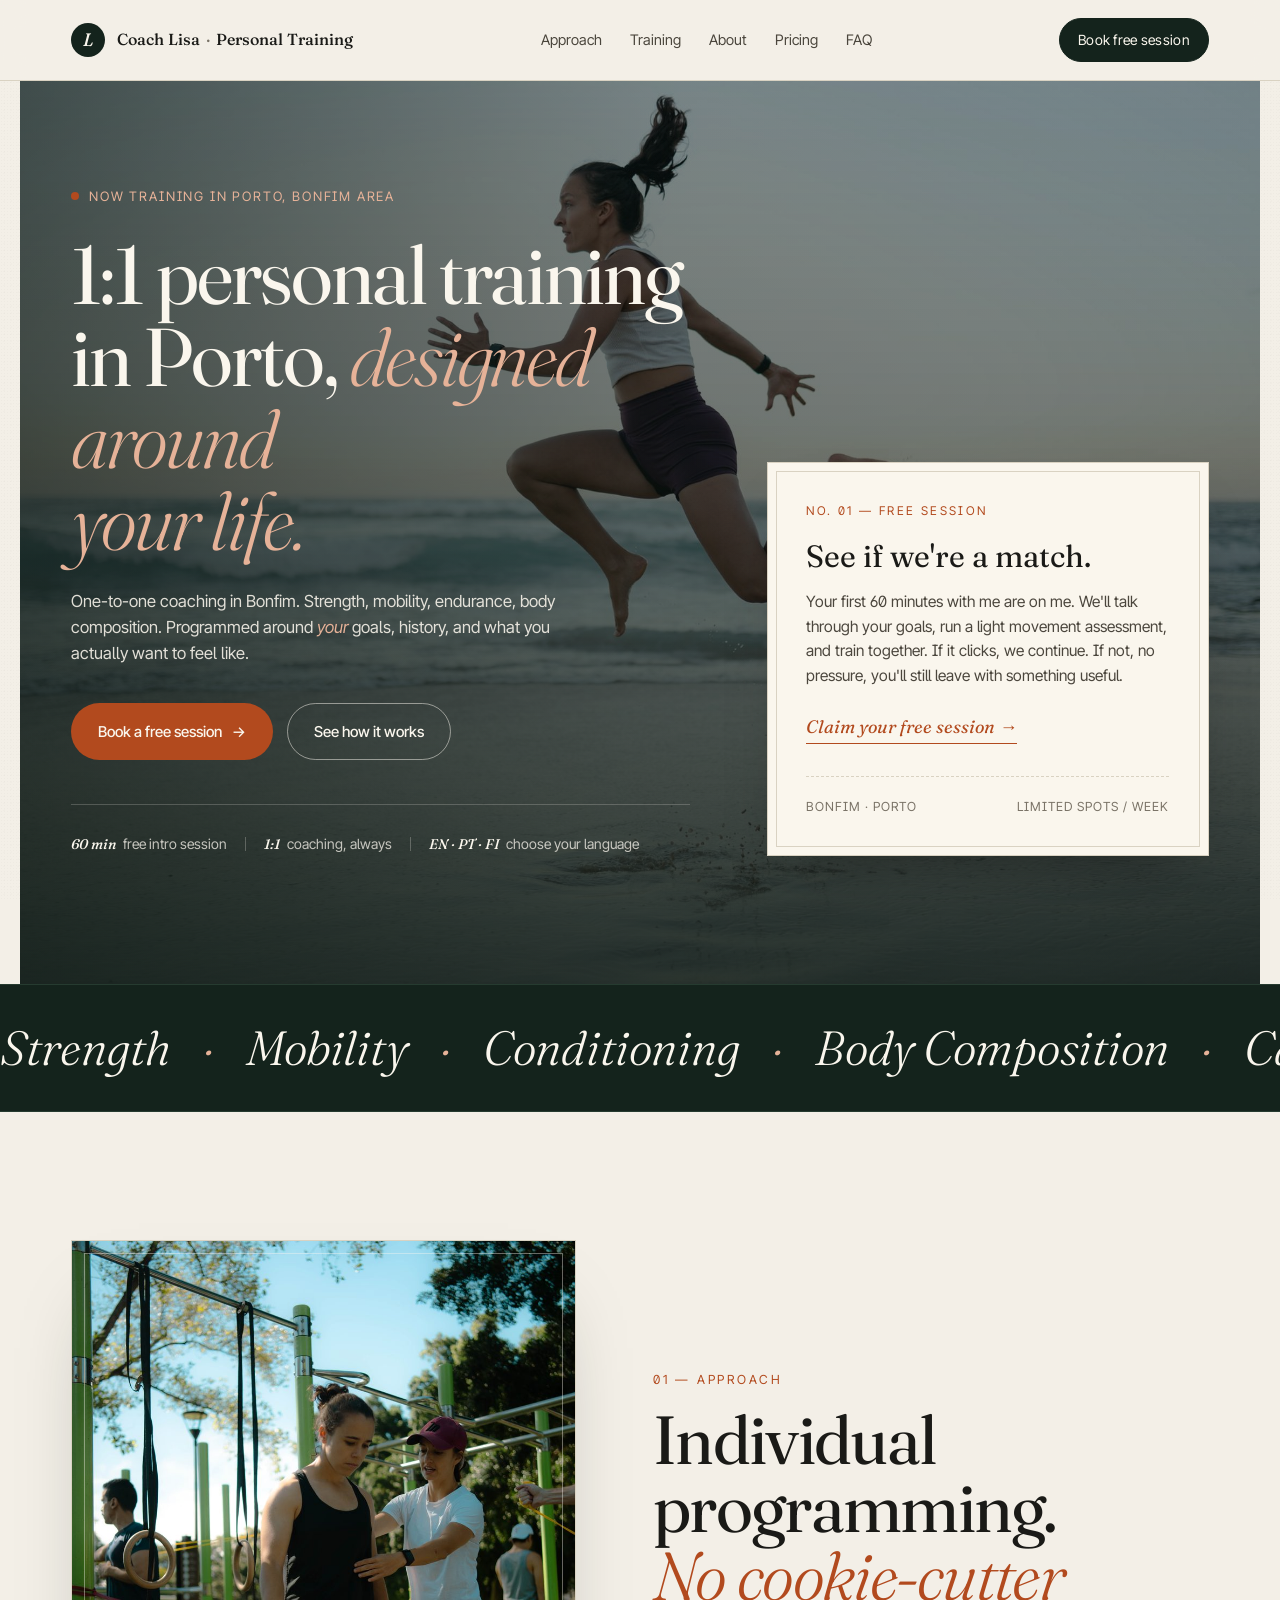
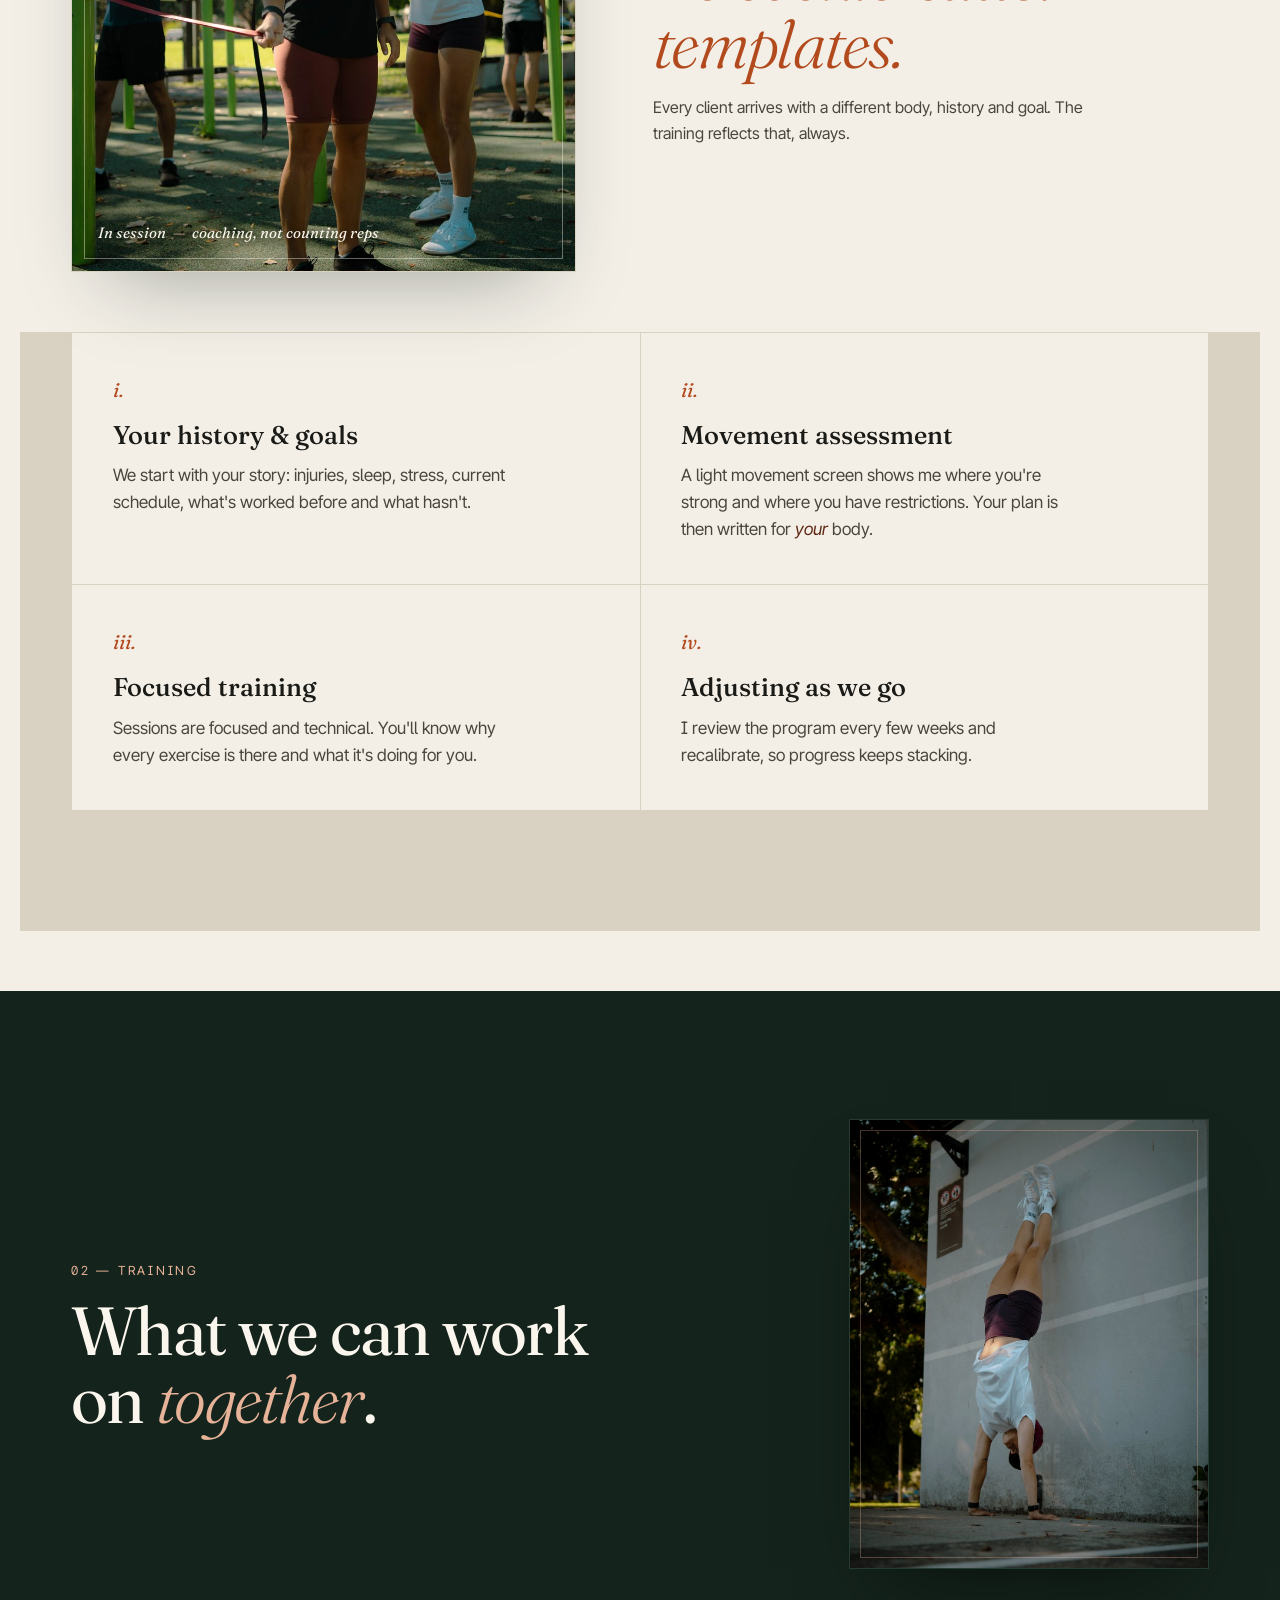
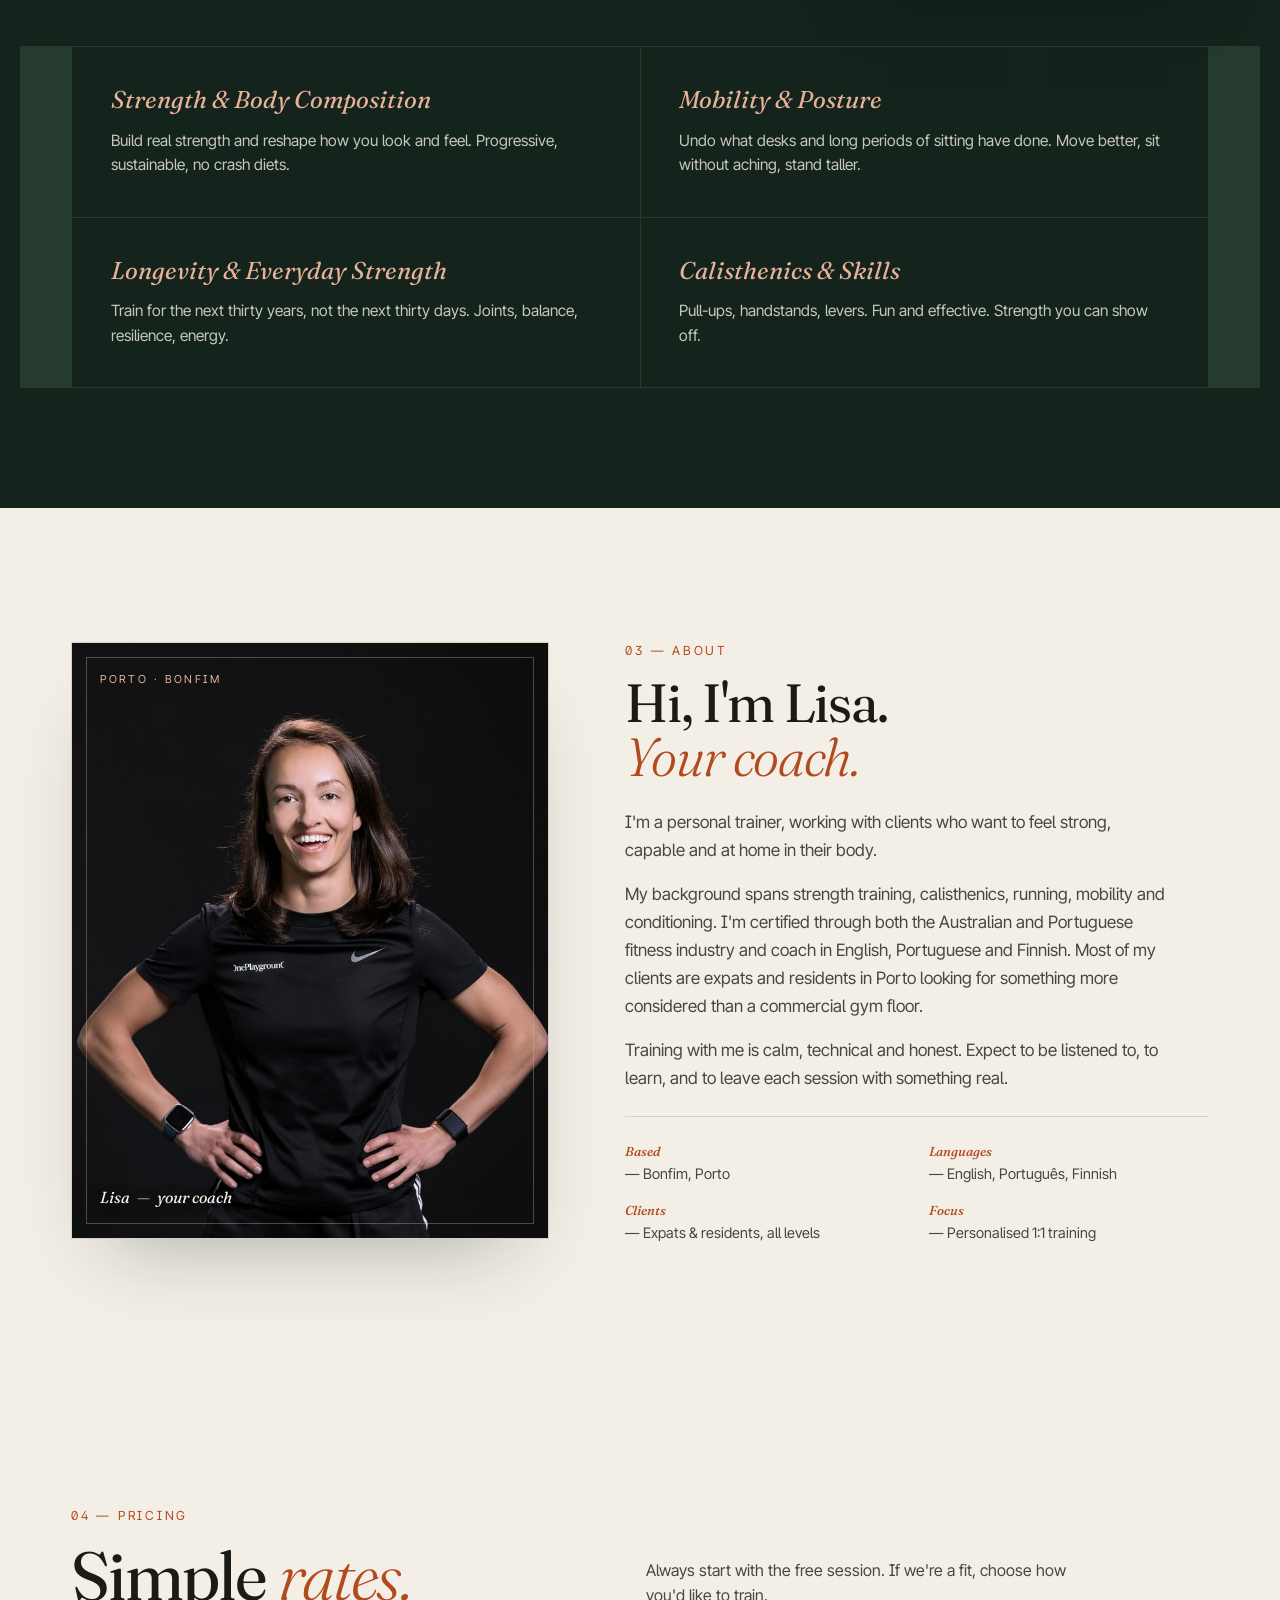
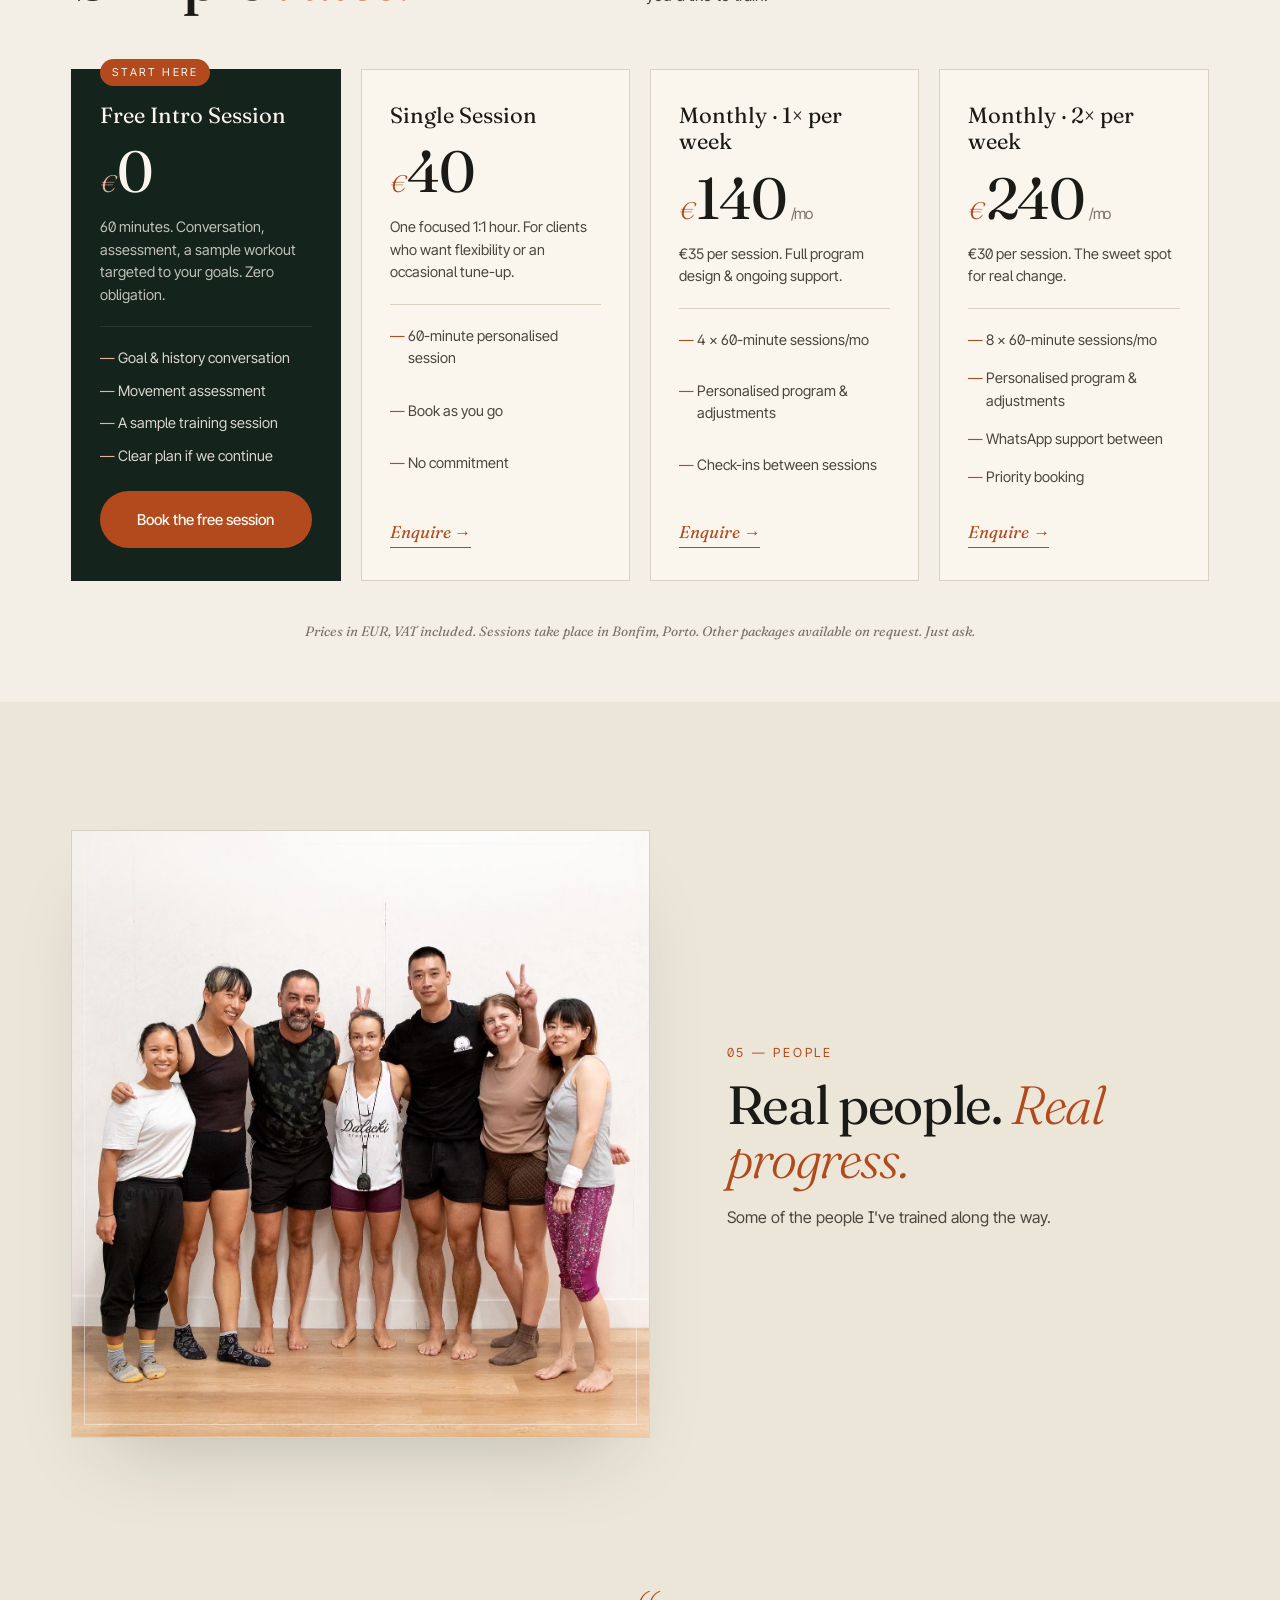
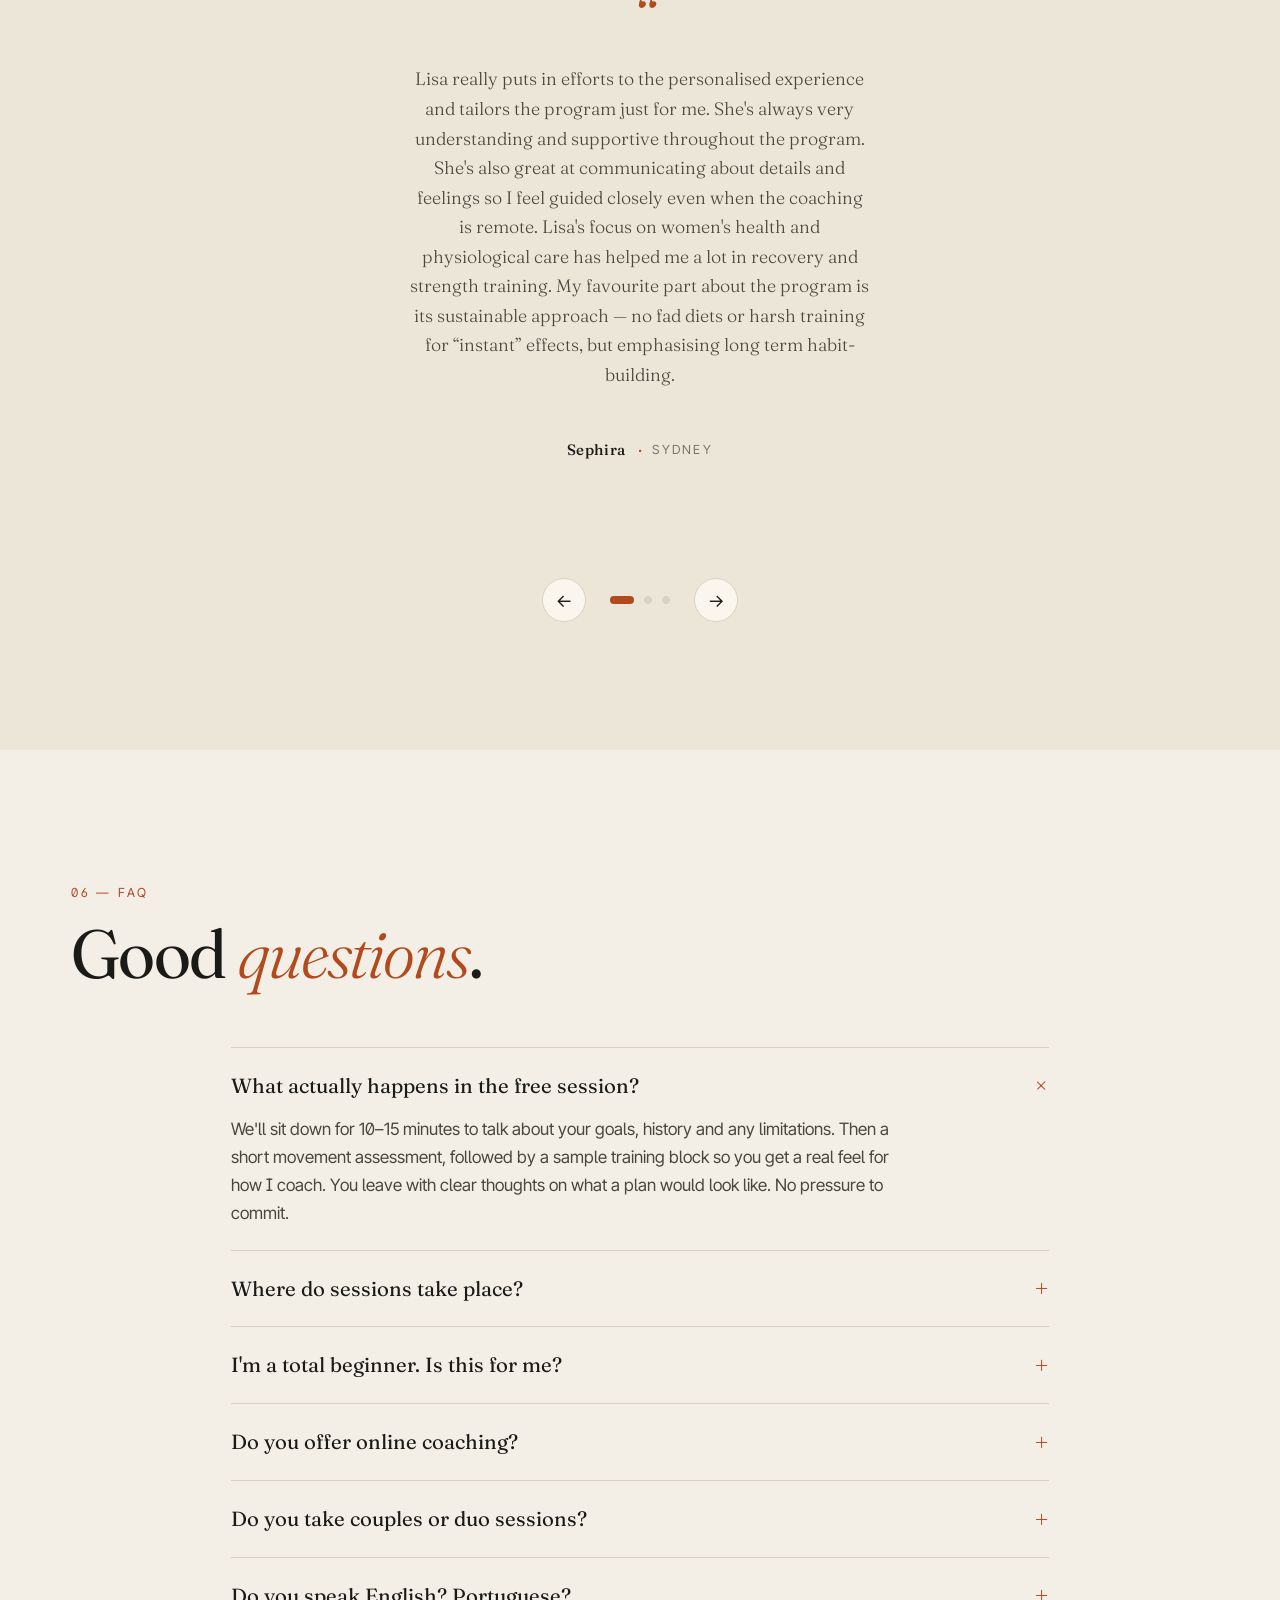
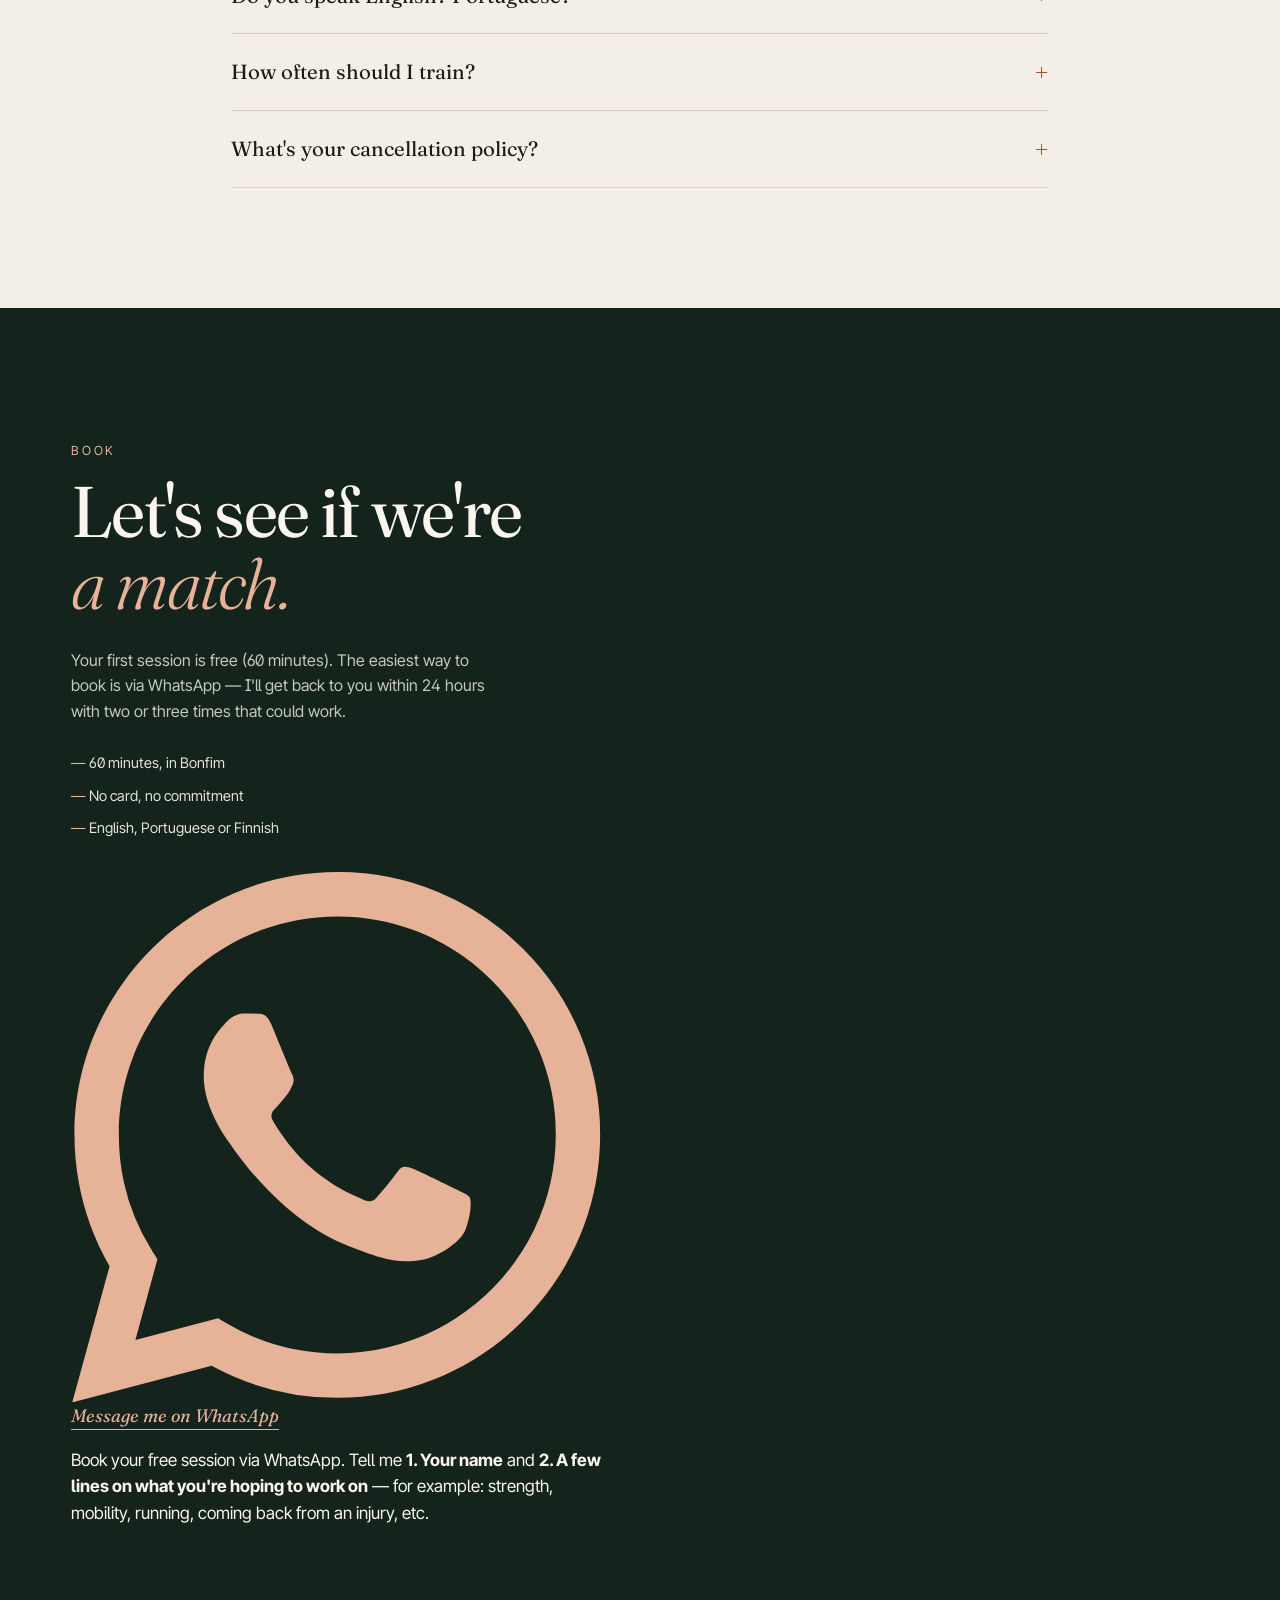
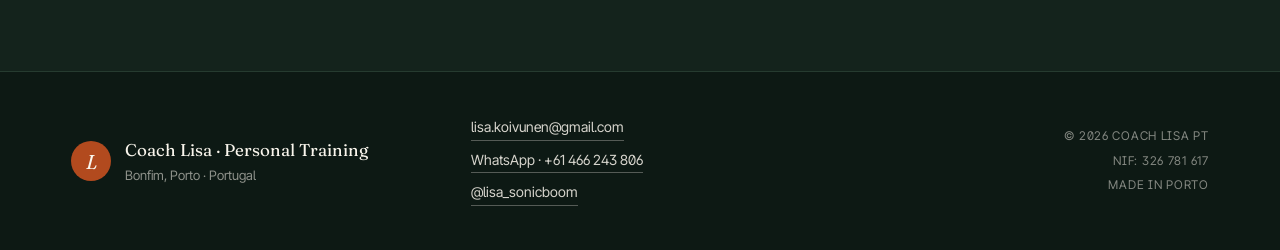
==== index.html @ 0e9c52f8 "Update index.html" ====
<!DOCTYPE html>
<html lang="en">
<head>
  <meta charset="UTF-8" />
  <meta name="viewport" content="width=device-width, initial-scale=1.0" />

  <!-- Primary meta -->
  <title>Coach Lisa — Personal Training in Porto, Bonfim</title>
  <meta name="description" content="1:1 personal training in Bonfim, Porto. Strength, mobility, conditioning — programmed around you. Book a free session to see if we're a match." />
  <meta name="keywords" content="personal trainer Porto, personal training Bonfim, 1:1 coaching Porto, strength training Porto, expat personal trainer Portugal, online coaching" />
  <meta name="author" content="Coach Lisa" />
  <meta name="robots" content="index, follow" />

  <!-- Canonical (update to your real domain once live) -->
  <link rel="canonical" href="https://www.coachlisa.pt/" />

  <!-- Open Graph / Facebook / WhatsApp -->
  <meta property="og:type" content="website" />
  <meta property="og:site_name" content="Coach Lisa · Personal Training" />
  <meta property="og:title" content="Coach Lisa — Personal Training in Porto, Bonfim" />
  <meta property="og:description" content="1:1 personal training in Bonfim, Porto. Strength, mobility, conditioning — programmed around you. Book a free session to see if we're a match." />
  <meta property="og:url" content="https://www.coachlisa.pt/" />
  <meta property="og:image" content="https://www.coachlisa.pt/lisa-beach.jpeg" />
  <meta property="og:image:width" content="1920" />
  <meta property="og:image:height" content="1280" />
  <meta property="og:image:alt" content="Coach Lisa, personal trainer in Porto" />
  <meta property="og:locale" content="en_GB" />

  <!-- Twitter / X -->
  <meta name="twitter:card" content="summary_large_image" />
  <meta name="twitter:title" content="Coach Lisa — Personal Training in Porto, Bonfim" />
  <meta name="twitter:description" content="1:1 personal training in Bonfim, Porto. Book a free session to see if we're a match." />
  <meta name="twitter:image" content="https://www.coachlisa.pt/lisa-beach.jpeg" />

  <!-- Theme colour (mobile browser chrome) -->
  <meta name="theme-color" content="#14231c" />

  <!-- Favicons -->
  <link rel="icon" href="favicon.ico" sizes="any" />
  <link rel="icon" type="image/png" sizes="32x32" href="favicon-32x32.png" />
  <link rel="icon" type="image/png" sizes="16x16" href="favicon-16x16.png" />
  <link rel="apple-touch-icon" sizes="180x180" href="apple-touch-icon.png" />

  <!-- Fonts -->
  <link rel="preconnect" href="https://fonts.googleapis.com">
  <link rel="preconnect" href="https://fonts.gstatic.com" crossorigin>
  <link href="https://fonts.googleapis.com/css2?family=Fraunces:ital,opsz,wght@0,9..144,300;0,9..144,400;0,9..144,500;0,9..144,600;0,9..144,700;1,9..144,400&family=Inter+Tight:wght@300;400;500;600&display=swap" rel="stylesheet">

  <!-- Styles -->
  <link rel="stylesheet" href="styles.css?v=8" />

  <!-- Structured data for Google (local business) -->
  <script type="application/ld+json">
  {
    "@context": "https://schema.org",
    "@type": "HealthAndBeautyBusiness",
    "name": "Coach Lisa · Personal Training",
    "description": "1:1 personal training in Bonfim, Porto. Strength, mobility, conditioning and calisthenics, programmed around you.",
    "image": "https://www.coachlisa.pt/lisa-beach.jpeg",
    "url": "https://www.coachlisa.pt/",
    "telephone": "+61466243806",
    "email": "lisa.koivunen@gmail.com",
    "address": {
      "@type": "PostalAddress",
      "addressLocality": "Bonfim, Porto",
      "addressCountry": "PT"
    },
    "areaServed": "Porto",
    "knowsLanguage": ["en", "pt", "fi"],
    "sameAs": ["https://instagram.com/lisa_sonicboom"]
  }
  </script>
</head>
<body>

  <!-- NAV -->
  <header class="nav">
    <div class="nav__inner">
      <a href="#top" class="nav__brand">
        <span class="nav__brand-mark">L</span>
        <span class="nav__brand-name">Coach Lisa <em>·</em> Personal Training</span>
      </a>
      <nav class="nav__links" aria-label="Primary">
        <a href="#approach">Approach</a>
        <a href="#training">Training</a>
        <a href="#about">About</a>
        <a href="#pricing">Pricing</a>
        <a href="#faq">FAQ</a>
      </nav>
      <a href="#book" class="nav__cta">Book free session</a>
    </div>
  </header>

  <!-- HERO with full-bleed image -->
  <section class="hero" id="top">
    <div class="hero__media" aria-hidden="true">
      <img src="lisa-beach.jpeg" alt="" class="hero__img" />
      <div class="hero__media-overlay"></div>
    </div>

    <div class="hero__content">
      <div class="hero__eyebrow">
        <span class="dot"></span> Now training in Porto, Bonfim area
      </div>

      <h1 class="hero__title">
        1:1 personal training<br>
        in Porto, <em>designed around<br>
        your life.</em>
      </h1>

      <p class="hero__lede">
        One-to-one coaching in Bonfim. Strength, mobility, endurance,
        body composition. Programmed around <em>your</em> goals, history,
        and what you actually want to feel like.
      </p>

      <div class="hero__cta-row">
        <a href="#book" class="btn btn--primary">
          Book a free session
          <span class="btn__arrow" aria-hidden="true">→</span>
        </a>
        <a href="#approach" class="btn btn--ghost-light">See how it works</a>
      </div>

      <div class="hero__proof">
        <span class="hero__proof-item"><strong>60 min</strong> free intro session</span>
        <span class="hero__proof-divider" aria-hidden="true"></span>
        <span class="hero__proof-item"><strong>1:1</strong> coaching, always</span>
        <span class="hero__proof-divider" aria-hidden="true"></span>
        <span class="hero__proof-item"><strong>EN · PT · FI</strong> choose your language</span>
      </div>
    </div>

    <aside class="hero__card" aria-label="Free session offer">
      <div class="hero__card-label">No. 01 — Free Session</div>
      <h2 class="hero__card-title">See if we're a match.</h2>
      <p class="hero__card-text">
        Your first 60 minutes with me are on me. We'll talk through your goals,
        run a light movement assessment, and train together. If it clicks, we continue.
        If not, no pressure, you'll still leave with something useful.
      </p>
      <a href="#book" class="hero__card-cta">Claim your free session →</a>
      <div class="hero__card-foot">
        <span>Bonfim · Porto</span>
        <span>Limited spots / week</span>
      </div>
    </aside>
  </section>

  <!-- MARQUEE -->
  <div class="marquee" aria-hidden="true">
    <div class="marquee__track">
      <span>Strength</span><span>·</span>
      <span>Mobility</span><span>·</span>
      <span>Conditioning</span><span>·</span>
      <span>Body Composition</span><span>·</span>
      <span>Calisthenics</span><span>·</span>
      <span>Posture</span><span>·</span>
      <span>Longevity</span><span>·</span>
      <span>Strength</span><span>·</span>
      <span>Mobility</span><span>·</span>
      <span>Conditioning</span><span>·</span>
      <span>Body Composition</span><span>·</span>
      <span>Calisthenics</span><span>·</span>
      <span>Posture</span><span>·</span>
      <span>Longevity</span><span>·</span>
    </div>
  </div>

  <!-- APPROACH (with coaching image) -->
  <section class="approach" id="approach">
    <div class="approach__inner">
      <div class="approach__image">
        <figure class="approach__frame">
          <img src="lisa-coaching.jpeg" alt="Lisa coaching a client through a banded exercise" />
          <figcaption class="approach__frame-cap">In session <em>—</em> coaching, not counting reps</figcaption>
        </figure>
      </div>

      <div class="approach__text">
        <span class="section__kicker">01 — Approach</span>
        <h2 class="section__title">Individual programming.<br><em>No cookie-cutter templates.</em></h2>
        <p class="section__lede">
          Every client arrives with a different body, history and goal.
          The training reflects that, always.
        </p>
      </div>
    </div>

    <div class="approach__grid">
      <article class="approach__card">
        <div class="approach__num">i.</div>
        <h3>Your history &amp; goals</h3>
        <p>We start with your story: injuries, sleep, stress, current schedule, what's worked before and what hasn't.</p>
      </article>
      <article class="approach__card">
        <div class="approach__num">ii.</div>
        <h3>Movement assessment</h3>
        <p>A light movement screen shows me where you're strong and where you have restrictions. Your plan is then written for <em>your</em> body.</p>
      </article>
      <article class="approach__card">
        <div class="approach__num">iii.</div>
        <h3>Focused training</h3>
        <p>Sessions are focused and technical. You'll know why every exercise is there and what it's doing for you.</p>
      </article>
      <article class="approach__card">
        <div class="approach__num">iv.</div>
        <h3>Adjusting as we go</h3>
        <p>I review the program every few weeks and recalibrate, so progress keeps stacking.</p>
      </article>
    </div>
  </section>

  <!-- TRAINING (with handstand image) -->
  <section class="training" id="training">
    <div class="training__head">
      <div class="training__head-text">
        <span class="section__kicker section__kicker--light">02 — Training</span>
        <h2 class="section__title">What we can work on <em>together</em>.</h2>
      </div>
      <figure class="training__image">
        <img src="lisa-handstand.jpeg" alt="Lisa holding a handstand against a wall" />
      </figure>
    </div>

    <div class="training__grid">
      <div class="training__item">
        <h3>Strength &amp; Body Composition</h3>
        <p>Build real strength and reshape how you look and feel. Progressive, sustainable, no crash diets.</p>
      </div>
      <div class="training__item">
        <h3>Mobility &amp; Posture</h3>
        <p>Undo what desks and long periods of sitting have done. Move better, sit without aching, stand taller.</p>
      </div>
      <div class="training__item">
        <h3>Longevity &amp; Everyday Strength</h3>
        <p>Train for the next thirty years, not the next thirty days. Joints, balance, resilience, energy.</p>
      </div>
      <div class="training__item">
        <h3>Calisthenics &amp; Skills</h3>
        <p>Pull-ups, handstands, levers. Fun and effective. Strength you can show off.</p>
      </div>
    </div>
  </section>

  <!-- ABOUT (with studio portrait) -->
  <section class="about" id="about">
    <div class="about__inner">
      <div class="about__media">
        <figure class="about__media-frame">
          <span class="about__media-label">Porto · Bonfim</span>
          <img src="lisa-portrait.jpeg" alt="Lisa, personal trainer in Bonfim, Porto" class="about__media-img" />
          <figcaption class="about__media-caption">Lisa <em>—</em> your coach</figcaption>
        </figure>
      </div>

      <div class="about__content">
        <span class="section__kicker">03 — About</span>
        <h2 class="section__title section__title--tight">
          Hi, I'm Lisa.<br>
          <em>Your coach.</em>
        </h2>
        <p>
          I'm a personal trainer, working with clients who want to feel strong,
          capable and at home in their body.
        </p>
        <p>
          My background spans strength training, calisthenics, running, mobility and conditioning.
          I'm certified through both the Australian and Portuguese fitness industry
          and coach in English, Portuguese and Finnish. Most of my clients are expats
          and residents in Porto looking for something more considered than a
          commercial gym floor.
        </p>
        <p>
          Training with me is calm, technical and honest. Expect to be listened to,
          to learn, and to leave each session with something real.
        </p>
        <ul class="about__facts">
          <li><strong>Based</strong> — Bonfim, Porto</li>
          <li><strong>Languages</strong> — English, Português, Finnish</li>
          <li><strong>Clients</strong> — Expats &amp; residents, all levels</li>
          <li><strong>Focus</strong> — Personalised 1:1 training</li>
        </ul>
      </div>
    </div>
  </section>

  <!-- PRICING -->
  <section class="pricing" id="pricing">
    <div class="section__head">
      <div>
        <span class="section__kicker">04 — Pricing</span>
        <h2 class="section__title">Simple <em>rates.</em></h2>
      </div>
      <p class="section__lede">
        Always start with the free session. If we're a fit, choose how you'd like to train.
      </p>
    </div>

    <div class="pricing__grid">
      <article class="price-card price-card--feature">
        <div class="price-card__tag">Start here</div>
        <h3 class="price-card__name">Free Intro Session</h3>
        <div class="price-card__price"><span>€</span>0</div>
        <p class="price-card__blurb">60 minutes. Conversation, assessment, a sample workout targeted to your goals. Zero obligation.</p>
        <ul class="price-card__list">
          <li>Goal &amp; history conversation</li>
          <li>Movement assessment</li>
          <li>A sample training session</li>
          <li>Clear plan if we continue</li>
        </ul>
        <a href="#book" class="btn btn--primary btn--full">Book the free session</a>
      </article>

      <article class="price-card">
        <h3 class="price-card__name">Single Session</h3>
        <div class="price-card__price"><span>€</span>40</div>
        <p class="price-card__blurb">One focused 1:1 hour. For clients who want flexibility or an occasional tune-up.</p>
        <ul class="price-card__list">
          <li>60-minute personalised session</li>
          <li>Book as you go</li>
          <li>No commitment</li>
        </ul>
        <a href="#book" class="price-card__cta">Enquire →</a>
      </article>

      <article class="price-card">
        <h3 class="price-card__name">Monthly · 1× per week</h3>
        <div class="price-card__price"><span>€</span>140<small>/mo</small></div>
        <p class="price-card__blurb">€35 per session. Full program design &amp; ongoing support.</p>
        <ul class="price-card__list">
          <li>4 × 60-minute sessions/mo</li>
          <li>Personalised program &amp; adjustments</li>
          <li>Check-ins between sessions</li>
        </ul>
        <a href="#book" class="price-card__cta">Enquire →</a>
      </article>

      <article class="price-card">
        <h3 class="price-card__name">Monthly · 2× per week</h3>
        <div class="price-card__price"><span>€</span>240<small>/mo</small></div>
        <p class="price-card__blurb">€30 per session. The sweet spot for real change.</p>
        <ul class="price-card__list">
          <li>8 × 60-minute sessions/mo</li>
          <li>Personalised program &amp; adjustments</li>
          <li>WhatsApp support between</li>
          <li>Priority booking</li>
        </ul>
        <a href="#book" class="price-card__cta">Enquire →</a>
      </article>
    </div>

    <p class="pricing__note">
      Prices in EUR, VAT included. Sessions take place in Bonfim, Porto.
      Other packages available on request. Just ask.
    </p>
  </section>

  <!-- COMMUNITY / SOCIAL PROOF -->
  <section class="community">
    <div class="community__inner">
      <figure class="community__image">
        <img src="community.jpeg" alt="Lisa with a group of training clients and friends" />
      </figure>
      <div class="community__text">
        <span class="section__kicker">05 — People</span>
        <h2 class="section__title section__title--tight">
          Real people. <em>Real progress.</em>
        </h2>
        <p>
          Some of the people I've trained along the way.
        </p>
      </div>
    </div>

    <div class="testimonials" aria-label="Client testimonials">
      <div class="testimonials__track" id="testimonialsTrack">

        <blockquote class="testimonial" data-index="0">
          <span class="testimonial__mark" aria-hidden="true">&ldquo;</span>
          <p class="testimonial__text">
            Lisa really puts in efforts to the personalised experience and tailors the program
            just for me. She's always very understanding and supportive throughout the program.
            She's also great at communicating about details and feelings so I feel guided closely
            even when the coaching is remote. Lisa's focus on women's health and physiological care
            has helped me a lot in recovery and strength training. My favourite part about the program
            is its sustainable approach &mdash; no fad diets or harsh training for &ldquo;instant&rdquo; effects,
            but emphasising long term habit-building.
          </p>
          <footer class="testimonial__author">
            <span class="testimonial__name">Sephira</span>
            <span class="testimonial__loc">Sydney</span>
          </footer>
        </blockquote>

        <blockquote class="testimonial" data-index="1">
          <span class="testimonial__mark" aria-hidden="true">&ldquo;</span>
          <p class="testimonial__text">
            I've been training with Lisa for several months, and it's been great. She's super kind
            and brings a sense of humour to every session, making workouts genuinely enjoyable.
            What I especially appreciate is her ability to adapt to my needs &mdash; whether my energy is low
            or I'm on my period, she adjusts the workout thoughtfully &mdash; while still gently pushing me
            beyond my comfort zone. Training with Lisa is challenging, empowering, and truly fun.
            I highly recommend her.
          </p>
          <footer class="testimonial__author">
            <span class="testimonial__name">Janina</span>
            <span class="testimonial__loc">Porto</span>
          </footer>
        </blockquote>

        <blockquote class="testimonial" data-index="2">
          <span class="testimonial__mark" aria-hidden="true">&ldquo;</span>
          <p class="testimonial__text">
            I'm a busy working mum, who sits at my desk all day and then pours all my energy
            into the needs of my daughter. There is little to no time to prioritise myself and movement.
            Lisa has made it so easy for me to navigate how to build strength in as little as 30 minutes
            a day (during my lunch break). The exercises are super clear, consistent and I already feel
            my body getting stronger. Since working with Lisa, my mood has shifted to be more uplifted
            and happy. I'm also more motivated to eat well and even move more outside our sessions.
            I've never been a gym goer and Lisa completely breaks down all of the exercises, which makes
            me feel at ease and confident.
          </p>
          <footer class="testimonial__author">
            <span class="testimonial__name">Jade</span>
            <span class="testimonial__loc">Porto</span>
          </footer>
        </blockquote>

      </div>

      <div class="testimonials__controls">
        <button class="testimonials__btn testimonials__btn--prev" id="testimonialsPrev" aria-label="Previous testimonial">
          <span aria-hidden="true">←</span>
        </button>
        <div class="testimonials__dots" id="testimonialsDots" role="tablist">
          <button class="testimonials__dot is-active" data-slide="0" aria-label="Testimonial 1"></button>
          <button class="testimonials__dot" data-slide="1" aria-label="Testimonial 2"></button>
          <button class="testimonials__dot" data-slide="2" aria-label="Testimonial 3"></button>
        </div>
        <button class="testimonials__btn testimonials__btn--next" id="testimonialsNext" aria-label="Next testimonial">
          <span aria-hidden="true">→</span>
        </button>
      </div>
    </div>
  </section>

  <!-- FAQ -->
  <section class="faq" id="faq">
    <div class="section__head">
      <div>
        <span class="section__kicker">06 — FAQ</span>
        <h2 class="section__title">Good <em>questions</em>.</h2>
      </div>
    </div>

    <div class="faq__list">
      <details class="faq__item" open>
        <summary>What actually happens in the free session?</summary>
        <p>We'll sit down for 10–15 minutes to talk about your goals, history and any limitations. Then a short movement assessment, followed by a sample training block so you get a real feel for how I coach. You leave with clear thoughts on what a plan would look like. No pressure to commit.</p>
      </details>
      <details class="faq__item">
        <summary>Where do sessions take place?</summary>
        <p>At a training studio in Bonfim/Campanhã, Porto. Exact location details are shared once your free session is booked.</p>
      </details>
      <details class="faq__item">
        <summary>I'm a total beginner. Is this for me?</summary>
        <p>Yes. Many of my clients haven't trained seriously before, or are coming back after years away. Personal training is arguably <em>more</em> useful when you're starting. We get the foundations right so nothing hurts later.</p>
      </details>
      <details class="faq__item">
        <summary>Do you offer online coaching?</summary>
        <p>Yes. I can build you a personalised program delivered through my coaching app, or run live sessions over Zoom. Prices are adjusted accordingly. <a href="#book">Message me</a> for details.</p>
      </details>
      <details class="faq__item">
        <summary>Do you take couples or duo sessions?</summary>
        <p>Yes. Training with a partner or friend can be a great way to stay consistent and split the cost. Duo sessions are programmed for both of you and priced per pair. Get in touch for current rates.</p>
      </details>
      <details class="faq__item">
        <summary>Do you speak English? Portuguese?</summary>
        <p>Both. Sessions can be in either English, Portuguese or Finnish.</p>
      </details>
      <details class="faq__item">
        <summary>How often should I train?</summary>
        <p>Most clients benefit most from 2 sessions per week. We'll decide together based on your goals, schedule, budget and what your body can recover from.</p>
      </details>
      <details class="faq__item">
        <summary>What's your cancellation policy?</summary>
        <p>Cancellations or reschedules with at least 24 hours' notice are free. Later than that, the session is charged.</p>
      </details>
    </div>
  </section>

  <!-- BOOK / CONTACT -->
  <section class="book" id="book">
    <div class="book__inner book__inner--single">
      <div class="book__text">
        <span class="section__kicker section__kicker--light">Book</span>
        <h2 class="book__title">
          Let's see if we're<br>
          <em>a match.</em>
        </h2>
        <p class="book__lede">
          Your first session is free (60 minutes). The easiest way to book is via WhatsApp —
          I'll get back to you within 24 hours with two or three times that could work.
        </p>
        <ul class="book__points">
          <li>60 minutes, in Bonfim</li>
          <li>No card, no commitment</li>
          <li>English, Portuguese or Finnish</li>
        </ul>
        <div class="book__direct">
          <a href="https://wa.me/61466243806" target="_blank" rel="noopener" class="book__wa-btn">
            <svg viewBox="0 0 24 24" fill="currentColor" aria-hidden="true">
              <path d="M17.472 14.382c-.297-.149-1.758-.867-2.03-.967-.273-.099-.471-.148-.67.15-.197.297-.767.966-.94 1.164-.173.199-.347.223-.644.075-.297-.15-1.255-.463-2.39-1.475-.883-.788-1.48-1.761-1.653-2.059-.173-.297-.018-.458.13-.606.134-.133.298-.347.446-.52.149-.174.198-.298.298-.497.099-.198.05-.371-.025-.52-.075-.149-.669-1.612-.916-2.207-.242-.579-.487-.5-.669-.51-.173-.008-.371-.01-.57-.01-.198 0-.52.074-.792.372-.272.297-1.04 1.016-1.04 2.479 0 1.462 1.065 2.875 1.213 3.074.149.198 2.096 3.2 5.077 4.487.709.306 1.262.489 1.694.625.712.227 1.36.195 1.871.118.571-.085 1.758-.719 2.006-1.413.248-.694.248-1.289.173-1.413-.074-.124-.272-.198-.57-.347m-5.421 7.403h-.004a9.87 9.87 0 01-5.031-1.378l-.361-.214-3.741.982.998-3.648-.235-.374a9.86 9.86 0 01-1.51-5.26c.001-5.45 4.436-9.884 9.888-9.884 2.64 0 5.122 1.03 6.988 2.898a9.825 9.825 0 012.893 6.994c-.003 5.45-4.437 9.884-9.885 9.884m8.413-18.297A11.815 11.815 0 0012.05 0C5.495 0 .16 5.335.157 11.892c0 2.096.547 4.142 1.588 5.945L.057 24l6.305-1.654a11.882 11.882 0 005.683 1.448h.005c6.554 0 11.89-5.335 11.893-11.893a11.821 11.821 0 00-3.48-8.413z"/>
            </svg>
            Message me on WhatsApp
          </a>
          <p class="book__wa-instructions">
            Book your free session via WhatsApp. Tell me <strong>1. Your name</strong> and <strong>2. A few lines on what you're hoping to work on</strong> — for example: strength, mobility, running, coming back from an injury, etc.
          </p>
        </div>
      </div>
    </div>
  </section>

  <!-- FOOTER -->
  <footer class="foot">
    <div class="foot__inner">
      <div class="foot__brand">
        <div class="foot__mark">L</div>
        <div>
          <div class="foot__name">Coach Lisa · Personal Training</div>
          <div class="foot__loc">Bonfim, Porto · Portugal</div>
        </div>
      </div>
      <div class="foot__contact">
        <a href="mailto:lisa.koivunen@gmail.com">lisa.koivunen@gmail.com</a>
        <a href="https://wa.me/61466243806" target="_blank" rel="noopener">WhatsApp · +61 466 243 806</a>
        <a href="https://instagram.com/lisa_sonicboom" target="_blank" rel="noopener">@lisa_sonicboom</a>
      </div>
      <div class="foot__meta">
        <span>© <span id="yr">2026</span> Coach Lisa PT</span>
        <span>NIF: 326 781 617</span>
        <span>Made in Porto</span>
      </div>
    </div>
  </footer>

  <script>
    document.getElementById('yr').textContent = new Date().getFullYear();

    // ---- Testimonials carousel ----
    (function () {
      const track = document.getElementById('testimonialsTrack');
      const dotsWrap = document.getElementById('testimonialsDots');
      const prevBtn = document.getElementById('testimonialsPrev');
      const nextBtn = document.getElementById('testimonialsNext');
      if (!track || !dotsWrap || !prevBtn || !nextBtn) return;

      const slides = track.querySelectorAll('.testimonial');
      const dots = dotsWrap.querySelectorAll('.testimonials__dot');
      const total = slides.length;
      let index = 0;
      let autoTimer = null;

      function go(to) {
        index = (to + total) % total;
        track.style.transform = `translateX(-${index * 100}%)`;
        dots.forEach((d, i) => d.classList.toggle('is-active', i === index));
      }

      function startAuto() {
        stopAuto();
        autoTimer = setInterval(() => go(index + 1), 7000);
      }
      function stopAuto() {
        if (autoTimer) clearInterval(autoTimer);
      }

      prevBtn.addEventListener('click', () => { go(index - 1); startAuto(); });
      nextBtn.addEventListener('click', () => { go(index + 1); startAuto(); });
      dots.forEach((d) => d.addEventListener('click', () => {
        go(parseInt(d.dataset.slide, 10));
        startAuto();
      }));

      const carousel = track.parentElement;
      carousel.addEventListener('mouseenter', stopAuto);
      carousel.addEventListener('mouseleave', startAuto);

      let touchStartX = 0;
      let touchEndX = 0;
      track.addEventListener('touchstart', (e) => {
        touchStartX = e.changedTouches[0].screenX;
        stopAuto();
      }, { passive: true });
      track.addEventListener('touchend', (e) => {
        touchEndX = e.changedTouches[0].screenX;
        const diff = touchStartX - touchEndX;
        if (Math.abs(diff) > 40) {
          go(diff > 0 ? index + 1 : index - 1);
        }
        startAuto();
      }, { passive: true });

      startAuto();
    })();
  </script>
</body>
</html>
---- styles.css ----
/* =========================================================
   COACH LISA · PERSONAL TRAINING — Porto, Bonfim
   Editorial & refined. Warm neutrals + deep forest accent.
   ========================================================= */

:root {
  --bg:           #f3efe7;
  --bg-soft:      #ece6d9;
  --bg-deep:      #14231c;
  --bg-deep-2:    #0d1914;
  --ink:          #1a1a17;
  --ink-soft:     #4b463d;
  --ink-muted:    #7a7367;
  --line:         #d9d2c2;
  --line-deep:    #263b30;
  --accent:       #b24a1e;
  --accent-ink:   #5e2610;
  --accent-light: #e6b298;
  --paper:        #faf6ed;

  --f-display: 'Fraunces', 'Times New Roman', serif;
  --f-body:    'Inter Tight', system-ui, sans-serif;

  --maxw: 1240px;
  --pad:  clamp(20px, 4vw, 56px);
  --radius: 2px;
}

* { box-sizing: border-box; }
html, body { margin: 0; padding: 0; }
html { scroll-behavior: smooth; }

body {
  background: var(--bg);
  color: var(--ink);
  font-family: var(--f-body);
  font-size: 17px;
  line-height: 1.55;
  -webkit-font-smoothing: antialiased;
  text-rendering: optimizeLegibility;
  font-feature-settings: "ss01", "ss02";
}

img, svg { display: block; max-width: 100%; }
a { color: inherit; text-decoration: none; }

body::before {
  content: "";
  position: fixed;
  inset: 0;
  pointer-events: none;
  background-image:
    radial-gradient(rgba(0,0,0,0.035) 1px, transparent 1px),
    radial-gradient(rgba(0,0,0,0.025) 1px, transparent 1px);
  background-size: 3px 3px, 7px 7px;
  background-position: 0 0, 1px 2px;
  opacity: .5;
  mix-blend-mode: multiply;
  z-index: 1;
}
header, section, footer, .marquee { position: relative; z-index: 2; }

/* =========================================================
   NAV
   ========================================================= */
.nav {
  position: sticky;
  top: 0;
  background: rgba(243, 239, 231, 0.88);
  backdrop-filter: blur(12px);
  -webkit-backdrop-filter: blur(12px);
  border-bottom: 1px solid var(--line);
  z-index: 50;
}
.nav__inner {
  max-width: var(--maxw);
  margin: 0 auto;
  padding: 18px var(--pad);
  display: grid;
  grid-template-columns: auto 1fr auto;
  align-items: center;
  gap: 32px;
}
.nav__brand {
  display: flex; align-items: center; gap: 12px;
  font-family: var(--f-display);
  font-weight: 500;
}
.nav__brand-mark {
  display: inline-grid; place-items: center;
  width: 34px; height: 34px;
  background: var(--bg-deep);
  color: var(--paper);
  font-family: var(--f-display);
  font-style: italic;
  font-size: 18px;
  border-radius: 50%;
}
.nav__brand-name { font-size: 16px; }
.nav__brand-name em { color: var(--ink-muted); font-style: normal; margin: 0 2px; }

.nav__links {
  display: flex; gap: 28px;
  justify-content: center;
  font-size: 14.5px;
  color: var(--ink-soft);
}
.nav__links a { position: relative; padding: 4px 0; }
.nav__links a::after {
  content: "";
  position: absolute; left: 0; right: 0; bottom: 0;
  height: 1px;
  background: currentColor;
  transform: scaleX(0);
  transform-origin: left;
  transition: transform .3s ease;
}
.nav__links a:hover { color: var(--ink); }
.nav__links a:hover::after { transform: scaleX(1); }

.nav__cta {
  font-size: 14px;
  letter-spacing: 0.02em;
  padding: 10px 18px;
  border: 1px solid var(--bg-deep);
  background: var(--bg-deep);
  color: var(--paper);
  border-radius: 999px;
  transition: background .2s ease;
}
.nav__cta:hover { background: var(--accent); border-color: var(--accent); }

@media (max-width: 860px) {
  .nav__links { display: none; }
  .nav__inner { grid-template-columns: 1fr auto; gap: 16px; }
}

/* =========================================================
   BUTTONS
   ========================================================= */
.btn {
  display: inline-flex;
  align-items: center;
  gap: 10px;
  padding: 16px 26px;
  font-family: var(--f-body);
  font-size: 15px;
  font-weight: 500;
  border-radius: 999px;
  border: 1px solid transparent;
  cursor: pointer;
  transition: transform .2s ease, background .2s ease, color .2s ease, border-color .2s ease;
}
.btn--primary { background: var(--accent); color: var(--paper); }
.btn--primary:hover { background: var(--accent-ink); transform: translateY(-1px); }
.btn--primary .btn__arrow { transition: transform .3s ease; }
.btn--primary:hover .btn__arrow { transform: translateX(4px); }

.btn--ghost { background: transparent; color: var(--ink); border-color: var(--ink); }
.btn--ghost:hover { background: var(--ink); color: var(--paper); }

.btn--ghost-light {
  background: transparent;
  color: var(--paper);
  border-color: rgba(250,246,237,0.5);
}
.btn--ghost-light:hover { background: var(--paper); color: var(--bg-deep); border-color: var(--paper); }

.btn--full { width: 100%; justify-content: center; }

/* =========================================================
   HERO — full-bleed image background
   ========================================================= */
.hero {
  position: relative;
  min-height: 88vh;
  padding: clamp(60px, 8vw, 100px) var(--pad) clamp(80px, 10vw, 140px);
  display: grid;
  grid-template-columns: 1.4fr 1fr;
  gap: clamp(40px, 6vw, 80px);
  align-items: end;
  color: var(--paper);
  overflow: hidden;
}
.hero__media {
  position: absolute;
  inset: 0;
  z-index: 0;
}
.hero__img {
  width: 100%; height: 100%;
  object-fit: cover;
  object-position: center 35%;
  filter: contrast(1.05) saturate(0.9) brightness(0.85);
}
.hero__media-overlay {
  position: absolute;
  inset: 0;
  background:
    linear-gradient(180deg, rgba(13,25,20,0.35) 0%, rgba(13,25,20,0.55) 60%, rgba(13,25,20,0.8) 100%),
    linear-gradient(95deg, rgba(13,25,20,0.55) 0%, rgba(13,25,20,0.1) 50%, rgba(13,25,20,0) 100%);
}

.hero__content,
.hero__card {
  position: relative;
  z-index: 1;
  max-width: 720px;
}
.hero { max-width: var(--maxw); margin: 0 auto; }

.hero__eyebrow {
  display: inline-flex; align-items: center; gap: 10px;
  font-size: 13px;
  letter-spacing: 0.14em;
  text-transform: uppercase;
  color: var(--accent-light);
  margin-bottom: 28px;
}
.hero__eyebrow .dot {
  width: 8px; height: 8px; border-radius: 50%;
  background: var(--accent);
  animation: pulse 2.4s ease-in-out infinite;
}
@keyframes pulse {
  0%,100% { opacity: 1; transform: scale(1); }
  50%     { opacity: .5; transform: scale(.85); }
}

.hero__title {
  font-family: var(--f-display);
  font-weight: 400;
  font-size: clamp(40px, 6.4vw, 84px);
  line-height: 1;
  letter-spacing: -0.025em;
  margin: 0 0 28px 0;
  color: var(--paper);
}
.hero__title em {
  font-style: italic;
  font-weight: 300;
  color: var(--accent-light);
}

.hero__lede {
  font-size: clamp(16px, 1.3vw, 19px);
  line-height: 1.55;
  color: rgba(250,246,237,0.88);
  max-width: 52ch;
  margin: 0 0 36px 0;
}
.hero__lede em { color: var(--accent-light); font-style: italic; }

.hero__cta-row {
  display: flex; flex-wrap: wrap;
  gap: 14px;
  margin-bottom: 44px;
}

.hero__proof {
  display: flex; flex-wrap: wrap; align-items: center;
  gap: 18px;
  padding-top: 28px;
  border-top: 1px solid rgba(250,246,237,0.2);
  font-size: 14px;
  color: rgba(250,246,237,0.75);
}
.hero__proof-item strong {
  font-family: var(--f-display);
  font-weight: 500;
  font-style: italic;
  color: var(--paper);
  margin-right: 4px;
}
.hero__proof-divider {
  width: 1px; height: 14px;
  background: rgba(250,246,237,0.25);
}

.hero__card {
  background: var(--paper);
  color: var(--ink);
  padding: clamp(28px, 3vw, 40px);
  border: 1px solid var(--line);
  box-shadow: 0 1px 0 rgba(0,0,0,0.04), 0 30px 60px -30px rgba(0,0,0,0.4);
}
.hero__card::before {
  content: "";
  position: absolute;
  inset: 8px;
  border: 1px solid var(--line);
  pointer-events: none;
}
.hero__card > * { position: relative; }
.hero__card-label {
  font-size: 12px;
  letter-spacing: 0.2em;
  text-transform: uppercase;
  color: var(--accent);
  margin-bottom: 20px;
}
.hero__card-title {
  font-family: var(--f-display);
  font-weight: 400;
  font-size: clamp(26px, 2.4vw, 32px);
  line-height: 1.1;
  margin: 0 0 16px 0;
}
.hero__card-text {
  font-size: 15.5px;
  line-height: 1.6;
  color: var(--ink-soft);
  margin: 0 0 24px 0;
}
.hero__card-cta {
  display: inline-block;
  font-family: var(--f-display);
  font-style: italic;
  font-size: 18px;
  color: var(--accent);
  border-bottom: 1px solid currentColor;
  padding-bottom: 2px;
  transition: color .2s ease, letter-spacing .2s ease;
}
.hero__card-cta:hover { letter-spacing: 0.01em; color: var(--accent-ink); }
.hero__card-foot {
  display: flex; justify-content: space-between;
  margin-top: 32px;
  padding-top: 20px;
  border-top: 1px dashed var(--line);
  font-size: 12.5px;
  letter-spacing: 0.08em;
  text-transform: uppercase;
  color: var(--ink-muted);
}

@media (max-width: 960px) {
  .hero { grid-template-columns: 1fr; min-height: auto; }
  .hero__card { margin-top: 10px; }
}

/* =========================================================
   MARQUEE
   ========================================================= */
.marquee {
  background: var(--bg-deep);
  color: var(--paper);
  overflow: hidden;
  padding: 26px 0;
  border-top: 1px solid var(--line-deep);
  border-bottom: 1px solid var(--line-deep);
}
.marquee__track {
  display: inline-flex;
  gap: 32px;
  white-space: nowrap;
  font-family: var(--f-display);
  font-style: italic;
  font-weight: 300;
  font-size: clamp(28px, 4vw, 48px);
  animation: marquee 34s linear infinite;
}
.marquee__track span:nth-child(even) { color: var(--accent-light); }
@keyframes marquee {
  from { transform: translateX(0); }
  to   { transform: translateX(-50%); }
}

/* =========================================================
   SECTION SHARED
   ========================================================= */
.section__kicker {
  display: inline-block;
  font-size: 12.5px;
  letter-spacing: 0.22em;
  text-transform: uppercase;
  color: var(--accent);
}
.section__kicker--light { color: var(--accent-light); }
.section__title {
  font-family: var(--f-display);
  font-weight: 400;
  font-size: clamp(36px, 5.4vw, 68px);
  line-height: 1;
  letter-spacing: -0.025em;
  margin: 14px 0 0 0;
}
.section__title em {
  font-style: italic;
  font-weight: 300;
  color: var(--accent);
}
.section__title--tight { font-size: clamp(32px, 4.2vw, 54px); }
.section__lede {
  font-size: clamp(16px, 1.2vw, 19px);
  color: var(--ink-soft);
  line-height: 1.6;
  max-width: 48ch;
  margin: 18px 0 0 0;
}
.section__lede--light { color: rgba(250,246,237,0.75); }

.section__head {
  max-width: var(--maxw);
  margin: 0 auto;
  padding: clamp(80px, 10vw, 140px) var(--pad) clamp(40px, 5vw, 60px);
  display: grid;
  grid-template-columns: 1fr 1.1fr;
  gap: clamp(30px, 5vw, 70px);
  align-items: end;
}
@media (max-width: 800px) {
  .section__head { grid-template-columns: 1fr; }
}

/* =========================================================
   APPROACH
   ========================================================= */
.approach__inner {
  max-width: var(--maxw);
  margin: 0 auto;
  padding: clamp(80px, 10vw, 140px) var(--pad) clamp(40px, 5vw, 60px);
  display: grid;
  grid-template-columns: 1fr 1.1fr;
  gap: clamp(40px, 6vw, 80px);
  align-items: center;
}
.approach__frame {
  position: relative;
  margin: 0;
  aspect-ratio: 4/5;
  overflow: hidden;
  border: 1px solid var(--line);
  box-shadow: 0 40px 80px -40px rgba(20,35,28,0.4);
}
.approach__frame::before {
  content: "";
  position: absolute; inset: 12px;
  border: 1px solid rgba(250,246,237,0.4);
  z-index: 2;
  pointer-events: none;
}
.approach__frame img {
  position: absolute; inset: 0;
  width: 100%; height: 100%;
  object-fit: cover;
  object-position: center 30%;
  filter: contrast(1.02) saturate(0.95);
}
.approach__frame-cap {
  position: absolute;
  bottom: 26px; left: 26px;
  z-index: 3;
  font-family: var(--f-display);
  font-style: italic;
  font-size: 15px;
  color: var(--paper);
  text-shadow: 0 1px 12px rgba(0,0,0,0.6);
}
.approach__frame-cap em {
  color: var(--accent-light);
  font-style: normal;
  margin: 0 4px;
}

.approach__text .section__title { margin-bottom: 18px; }

.approach__grid {
  max-width: var(--maxw);
  margin: 0 auto;
  padding: 0 var(--pad) clamp(80px, 10vw, 120px);
  display: grid;
  grid-template-columns: repeat(2, 1fr);
  gap: 1px;
  background: var(--line);
  border: 1px solid var(--line);
}
.approach__card {
  background: var(--bg);
  padding: clamp(28px, 3.2vw, 48px);
  transition: background .3s ease;
}
.approach__card:hover { background: var(--paper); }
.approach__num {
  font-family: var(--f-display);
  font-style: italic;
  font-size: 20px;
  color: var(--accent);
  margin-bottom: 16px;
}
.approach__card h3 {
  font-family: var(--f-display);
  font-weight: 500;
  font-size: clamp(22px, 2vw, 28px);
  line-height: 1.15;
  margin: 0 0 12px 0;
}
.approach__card p {
  color: var(--ink-soft);
  line-height: 1.6;
  margin: 0;
  max-width: 40ch;
}
.approach__card em { color: var(--accent-ink); font-style: italic; }

@media (max-width: 800px) {
  .approach__inner { grid-template-columns: 1fr; }
  .approach__grid { grid-template-columns: 1fr; }
}

/* =========================================================
   TRAINING (dark)
   ========================================================= */
.training {
  background: var(--bg-deep);
  color: var(--paper);
  padding: clamp(80px, 10vw, 140px) 0 clamp(80px, 10vw, 120px);
  margin-top: clamp(40px, 5vw, 60px);
}
.training__head {
  max-width: var(--maxw);
  margin: 0 auto clamp(50px, 6vw, 80px);
  padding: 0 var(--pad);
  display: grid;
  grid-template-columns: 1.3fr 1fr;
  gap: clamp(40px, 6vw, 80px);
  align-items: center;
}
.training__head .section__title { color: var(--paper); }
.training__head .section__title em { color: var(--accent-light); }
.training__image {
  margin: 0;
  aspect-ratio: 4/5;
  max-width: 360px;
  margin-left: auto;
  overflow: hidden;
  border: 1px solid var(--line-deep);
  position: relative;
  box-shadow: 0 40px 80px -40px rgba(0,0,0,0.6);
}
.training__image::before {
  content: "";
  position: absolute; inset: 10px;
  border: 1px solid rgba(230,178,152,0.3);
  z-index: 2;
  pointer-events: none;
}
.training__image img {
  width: 100%; height: 100%;
  object-fit: cover;
  object-position: center 40%;
  filter: contrast(1.05) saturate(0.95) brightness(0.9);
}

.training__grid {
  max-width: var(--maxw);
  margin: 0 auto;
  padding: 0 var(--pad);
  display: grid;
  grid-template-columns: repeat(2, 1fr);
  gap: 1px;
  background: var(--line-deep);
  border: 1px solid var(--line-deep);
}
.training__item {
  background: var(--bg-deep);
  padding: clamp(28px, 3vw, 44px);
  transition: background .3s ease;
}
.training__item:hover { background: var(--bg-deep-2); }
.training__item h3 {
  font-family: var(--f-display);
  font-weight: 400;
  font-style: italic;
  font-size: clamp(22px, 1.9vw, 26px);
  line-height: 1.2;
  margin: 0 0 14px 0;
  color: var(--accent-light);
}
.training__item p {
  color: rgba(250,246,237,0.78);
  font-size: 15.5px;
  line-height: 1.6;
  margin: 0;
}

@media (max-width: 960px) {
  .training__head { grid-template-columns: 1fr; }
  .training__image { max-width: 320px; margin: 0 auto; }
}
@media (max-width: 700px)  { .training__grid { grid-template-columns: 1fr; } }

/* =========================================================
   ABOUT
   ========================================================= */
.about__inner {
  max-width: var(--maxw);
  margin: 0 auto;
  padding: clamp(80px, 10vw, 140px) var(--pad);
  display: grid;
  grid-template-columns: 0.9fr 1.1fr;
  gap: clamp(40px, 6vw, 80px);
  align-items: center;
}
.about__media-frame {
  aspect-ratio: 4/5;
  background: var(--bg-deep);
  border: 1px solid var(--line);
  position: relative;
  overflow: hidden;
  box-shadow: 0 40px 80px -40px rgba(20,35,28,0.35);
  margin: 0;
}
.about__media-frame::before {
  content: "";
  position: absolute; inset: 14px;
  border: 1px solid rgba(230, 178, 152, 0.35);
  pointer-events: none;
  z-index: 2;
}
.about__media-label {
  position: absolute;
  top: 28px; left: 28px;
  font-size: 11px;
  letter-spacing: 0.22em;
  text-transform: uppercase;
  color: var(--accent-light);
  z-index: 3;
}
.about__media-img {
  position: absolute;
  inset: 0;
  width: 100%;
  height: 100%;
  object-fit: cover;
  object-position: center 22%;
  filter: contrast(1.02) saturate(0.95);
  z-index: 1;
}
.about__media-caption {
  position: absolute;
  bottom: 28px; left: 28px;
  font-family: var(--f-display);
  font-style: italic;
  font-size: 16px;
  color: var(--paper);
  z-index: 3;
  text-shadow: 0 1px 12px rgba(0,0,0,0.5);
}
.about__media-caption em {
  color: var(--accent-light);
  font-style: normal;
  margin: 0 4px;
}

.about__content .section__title { margin-bottom: 24px; }
.about__content p {
  color: var(--ink-soft);
  margin: 0 0 16px 0;
  line-height: 1.65;
  max-width: 54ch;
}
.about__facts {
  list-style: none;
  padding: 24px 0 0 0;
  margin: 24px 0 0 0;
  border-top: 1px solid var(--line);
  display: grid;
  grid-template-columns: repeat(2, 1fr);
  gap: 14px 24px;
  font-size: 14.5px;
  color: var(--ink-soft);
}
.about__facts strong {
  display: block;
  font-family: var(--f-display);
  font-weight: 500;
  font-style: italic;
  color: var(--accent);
  font-size: 13px;
  margin-bottom: 2px;
}

@media (max-width: 860px) {
  .about__inner { grid-template-columns: 1fr; }
  .about__media { max-width: 420px; margin: 0 auto; }
}

/* =========================================================
   PRICING
   ========================================================= */
.pricing__grid {
  max-width: var(--maxw);
  margin: 0 auto;
  padding: 0 var(--pad);
  display: grid;
  grid-template-columns: repeat(4, 1fr);
  gap: 20px;
}
.price-card {
  background: var(--paper);
  border: 1px solid var(--line);
  padding: 32px 28px;
  display: flex;
  flex-direction: column;
  position: relative;
  transition: transform .3s ease, box-shadow .3s ease;
}
.price-card:hover {
  transform: translateY(-4px);
  box-shadow: 0 30px 50px -30px rgba(20,35,28,0.2);
}
.price-card--feature {
  background: var(--bg-deep);
  color: var(--paper);
  border-color: var(--bg-deep);
}
.price-card--feature:hover { box-shadow: 0 30px 50px -25px rgba(20,35,28,0.5); }

.price-card__tag {
  position: absolute;
  top: -11px; left: 28px;
  background: var(--accent);
  color: var(--paper);
  font-size: 11px;
  letter-spacing: 0.2em;
  text-transform: uppercase;
  padding: 5px 12px;
  border-radius: 999px;
}
.price-card__name {
  font-family: var(--f-display);
  font-weight: 400;
  font-size: 22px;
  line-height: 1.2;
  margin: 0 0 14px 0;
}
.price-card__price {
  font-family: var(--f-display);
  font-weight: 400;
  font-size: 58px;
  line-height: 1;
  letter-spacing: -0.03em;
  margin-bottom: 16px;
  display: flex;
  align-items: baseline;
  gap: 3px;
}
.price-card__price span {
  font-size: 24px;
  font-style: italic;
  color: var(--accent);
  font-weight: 300;
}
.price-card--feature .price-card__price span { color: var(--accent-light); }
.price-card__price small {
  font-size: 15px;
  font-family: var(--f-body);
  color: var(--ink-muted);
  margin-left: 2px;
  font-weight: 400;
}
.price-card--feature .price-card__price small { color: rgba(250,246,237,0.6); }

.price-card__blurb {
  font-size: 14.5px;
  line-height: 1.55;
  color: var(--ink-soft);
  margin: 0 0 20px 0;
}
.price-card--feature .price-card__blurb { color: rgba(250,246,237,0.75); }

.price-card__list {
  list-style: none;
  padding: 20px 0 0 0;
  margin: 0 0 24px 0;
  border-top: 1px solid var(--line);
  display: grid;
  gap: 10px;
  font-size: 14.5px;
  color: var(--ink-soft);
  flex: 1;
}
.price-card--feature .price-card__list {
  border-top-color: var(--line-deep);
  color: rgba(250,246,237,0.85);
}
.price-card__list li { padding-left: 18px; position: relative; }
.price-card__list li::before {
  content: "—";
  position: absolute;
  left: 0;
  color: var(--accent);
}
.price-card--feature .price-card__list li::before { color: var(--accent-light); }

.price-card__cta {
  font-family: var(--f-display);
  font-style: italic;
  font-size: 17px;
  color: var(--accent);
  border-bottom: 1px solid currentColor;
  padding-bottom: 2px;
  align-self: flex-start;
}
.price-card__cta:hover { color: var(--accent-ink); }

.pricing__note {
  max-width: var(--maxw);
  margin: 40px auto 0;
  padding: 0 var(--pad);
  font-size: 13.5px;
  color: var(--ink-muted);
  text-align: center;
  font-style: italic;
  font-family: var(--f-display);
}

@media (max-width: 1000px) { .pricing__grid { grid-template-columns: repeat(2, 1fr); } }
@media (max-width: 560px)  { .pricing__grid { grid-template-columns: 1fr; } }

/* =========================================================
   COMMUNITY (group photo + quote)
   ========================================================= */
.community {
  background: var(--bg-soft);
  padding: clamp(80px, 10vw, 140px) 0;
  margin-top: clamp(40px, 5vw, 60px);
}
.community__inner {
  max-width: var(--maxw);
  margin: 0 auto;
  padding: 0 var(--pad);
  display: grid;
  grid-template-columns: 1.2fr 1fr;
  gap: clamp(40px, 6vw, 80px);
  align-items: center;
}
.community__image {
  margin: 0;
  border: 1px solid var(--line);
  overflow: hidden;
  position: relative;
  box-shadow: 0 40px 80px -40px rgba(20,35,28,0.25);
}
.community__image::before {
  content: "";
  position: absolute; inset: 12px;
  border: 1px solid rgba(250,246,237,0.5);
  z-index: 2;
  pointer-events: none;
}
.community__image img {
  width: 100%;
  height: 100%;
  object-fit: cover;
  display: block;
  filter: contrast(1.02) saturate(0.95);
}
.community__text p {
  color: var(--ink-soft);
  margin: 18px 0 0 0;
  line-height: 1.65;
  max-width: 48ch;
  font-size: clamp(16px, 1.2vw, 18px);
}

/* ----- Testimonials carousel ----- */
.testimonials {
  max-width: 980px;
  margin: clamp(60px, 8vw, 100px) auto 0;
  padding: 0 var(--pad);
  position: relative;
  overflow: hidden;
}
.testimonials__track {
  display: flex;
  width: 100%;
  transition: transform 0.7s cubic-bezier(0.65, 0, 0.35, 1);
  will-change: transform;
}
.testimonial {
  flex: 0 0 100%;
  min-width: 0;
  margin: 0;
  padding: clamp(32px, 5vw, 64px) clamp(16px, 4vw, 48px) clamp(24px, 4vw, 40px);
  text-align: center;
  box-sizing: border-box;
}
.testimonial__mark {
  display: inline-block;
  font-family: var(--f-display);
  font-style: italic;
  font-weight: 300;
  font-size: clamp(54px, 6vw, 84px);
  color: var(--accent);
  line-height: 0.5;
  margin-bottom: 24px;
}
.testimonial__text {
  font-family: var(--f-display);
  font-weight: 300;
  font-size: clamp(16px, 1.4vw, 20px);
  line-height: 1.65;
  letter-spacing: 0;
  color: var(--ink-soft);
  margin: 0 auto;
  max-width: 42ch;
  font-style: normal;
}
.testimonial__author {
  margin-top: clamp(32px, 4vw, 48px);
  display: flex;
  align-items: center;
  justify-content: center;
  gap: 10px;
}
.testimonial__name {
  font-family: var(--f-display);
  font-weight: 500;
  font-size: 15px;
  letter-spacing: 0.04em;
  color: var(--ink);
}
.testimonial__name::after {
  content: "·";
  color: var(--accent);
  margin-left: 12px;
}
.testimonial__loc {
  font-size: 12.5px;
  letter-spacing: 0.18em;
  text-transform: uppercase;
  color: var(--ink-muted);
}

.testimonials__controls {
  display: flex;
  align-items: center;
  justify-content: center;
  gap: 24px;
  margin-top: clamp(32px, 4vw, 48px);
}
.testimonials__btn {
  width: 44px;
  height: 44px;
  border-radius: 50%;
  border: 1px solid var(--line);
  background: var(--paper);
  color: var(--ink);
  font-size: 18px;
  cursor: pointer;
  display: grid;
  place-items: center;
  transition: background 0.2s ease, color 0.2s ease, border-color 0.2s ease, transform 0.2s ease;
  font-family: var(--f-body);
}
.testimonials__btn:hover {
  background: var(--accent);
  color: var(--paper);
  border-color: var(--accent);
  transform: translateY(-1px);
}
.testimonials__btn:focus-visible {
  outline: 2px solid var(--accent);
  outline-offset: 3px;
}
.testimonials__dots {
  display: flex;
  align-items: center;
  gap: 10px;
}
.testimonials__dot {
  width: 8px;
  height: 8px;
  border-radius: 50%;
  border: none;
  background: var(--line);
  padding: 0;
  cursor: pointer;
  transition: background 0.25s ease, width 0.25s ease, transform 0.25s ease;
}
.testimonials__dot:hover { background: var(--ink-muted); }
.testimonials__dot.is-active {
  background: var(--accent);
  width: 24px;
  border-radius: 4px;
}
.testimonials__dot:focus-visible {
  outline: 2px solid var(--accent);
  outline-offset: 3px;
}

@media (max-width: 860px) {
  .community__inner { grid-template-columns: 1fr; }
}

/* =========================================================
   FAQ
   ========================================================= */
.faq__list {
  max-width: 920px;
  margin: 0 auto;
  padding: 0 var(--pad) clamp(80px, 10vw, 120px);
}
.faq__item {
  border-top: 1px solid var(--line);
  padding: 22px 0;
}
.faq__item:last-child { border-bottom: 1px solid var(--line); }
.faq__item summary {
  list-style: none;
  cursor: pointer;
  font-family: var(--f-display);
  font-weight: 400;
  font-size: clamp(19px, 1.6vw, 24px);
  display: flex;
  align-items: center;
  justify-content: space-between;
  gap: 20px;
  color: var(--ink);
  transition: color .2s ease;
}
.faq__item summary:hover { color: var(--accent); }
.faq__item summary::-webkit-details-marker { display: none; }
.faq__item summary::after {
  content: "+";
  font-family: var(--f-display);
  font-weight: 300;
  font-size: 28px;
  color: var(--accent);
  transition: transform .3s ease;
  line-height: 1;
}
.faq__item[open] summary::after { transform: rotate(45deg); }
.faq__item p {
  margin: 14px 0 0 0;
  color: var(--ink-soft);
  max-width: 68ch;
  line-height: 1.65;
}
.faq__item em { color: var(--accent-ink); font-style: italic; }
.faq__item a {
  color: var(--accent);
  border-bottom: 1px solid currentColor;
}

/* =========================================================
   BOOK / CONTACT
   ========================================================= */
.book {
  background: var(--bg-deep);
  color: var(--paper);
}
.book__inner {
  max-width: var(--maxw);
  margin: 0 auto;
  padding: clamp(80px, 10vw, 140px) var(--pad);
  display: grid;
  grid-template-columns: 1fr 1fr;
  gap: clamp(40px, 6vw, 80px);
  align-items: start;
}
.book__title {
  font-family: var(--f-display);
  font-weight: 400;
  font-size: clamp(40px, 5.6vw, 76px);
  line-height: 1;
  letter-spacing: -0.025em;
  margin: 14px 0 28px 0;
  color: var(--paper);
}
.book__title em { font-style: italic; font-weight: 300; color: var(--accent-light); }
.book__lede {
  color: rgba(250,246,237,0.78);
  font-size: clamp(16px, 1.2vw, 18px);
  line-height: 1.6;
  margin: 0 0 28px 0;
  max-width: 48ch;
}
.book__points {
  list-style: none; padding: 0; margin: 0 0 32px 0;
  display: grid; gap: 10px;
  font-size: 14.5px;
  color: rgba(250,246,237,0.9);
}
.book__points li { padding-left: 18px; position: relative; }
.book__points li::before { content: "—"; position: absolute; left: 0; color: var(--accent-light); }

.book__direct a {
  font-family: var(--f-display);
  font-style: italic;
  font-size: 18px;
  color: var(--accent-light);
  border-bottom: 1px solid currentColor;
  padding-bottom: 2px;
  transition: color .2s ease;
}
.book__direct a:hover { color: var(--paper); }

.book__form {
  background: var(--paper);
  color: var(--ink);
  padding: clamp(28px, 3vw, 40px);
  border: 1px solid var(--line);
  position: relative;
}
.book__form::before {
  content: "";
  position: absolute; inset: 8px;
  border: 1px solid var(--line);
  pointer-events: none;
}
.book__field { margin-bottom: 20px; position: relative; z-index: 1; }
.book__field label {
  display: block;
  font-family: var(--f-display);
  font-style: italic;
  font-size: 14px;
  color: var(--accent);
  margin-bottom: 8px;
}
.book__field input,
.book__field textarea {
  width: 100%;
  background: transparent;
  border: none;
  border-bottom: 1px solid var(--line);
  padding: 10px 0;
  font-family: var(--f-body);
  font-size: 16px;
  color: var(--ink);
  outline: none;
  transition: border-color .2s ease;
}
.book__field textarea { resize: vertical; min-height: 90px; }
.book__field input:focus,
.book__field textarea:focus { border-bottom-color: var(--accent); }
.book__field input::placeholder,
.book__field textarea::placeholder { color: var(--ink-muted); }

.book__form .btn { position: relative; z-index: 1; }
.book__tiny {
  position: relative; z-index: 1;
  margin: 14px 0 0 0;
  text-align: center;
  font-size: 12.5px;
  color: var(--ink-muted);
  font-style: italic;
  font-family: var(--f-display);
}

.book__thanks {
  background: var(--paper);
  color: var(--ink);
  padding: clamp(40px, 5vw, 64px) clamp(28px, 3vw, 48px);
  border: 1px solid var(--line);
  position: relative;
  text-align: center;
  animation: thanksIn 0.5s ease both;
}
.book__thanks::before {
  content: "";
  position: absolute; inset: 8px;
  border: 1px solid var(--line);
  pointer-events: none;
}
@keyframes thanksIn {
  from { opacity: 0; transform: translateY(10px); }
  to   { opacity: 1; transform: translateY(0); }
}
.book__thanks-mark {
  width: 56px; height: 56px;
  margin: 0 auto 20px;
  display: grid; place-items: center;
  border-radius: 50%;
  background: var(--accent);
  color: var(--paper);
  font-size: 26px;
  position: relative; z-index: 1;
}
.book__thanks-title {
  font-family: var(--f-display);
  font-weight: 400;
  font-size: clamp(26px, 2.6vw, 34px);
  letter-spacing: -0.02em;
  margin: 0 0 12px 0;
  position: relative; z-index: 1;
}
.book__thanks-text {
  color: var(--ink-soft);
  line-height: 1.6;
  margin: 0 auto;
  max-width: 40ch;
  position: relative; z-index: 1;
}
.book__thanks-text a {
  color: var(--accent);
  border-bottom: 1px solid currentColor;
}

@media (max-width: 860px) { .book__inner { grid-template-columns: 1fr; } }

/* =========================================================
   FOOTER
   ========================================================= */
.foot {
  background: var(--bg-deep-2);
  color: rgba(250,246,237,0.85);
  border-top: 1px solid var(--line-deep);
}
.foot__inner {
  max-width: var(--maxw);
  margin: 0 auto;
  padding: 44px var(--pad);
  display: grid;
  grid-template-columns: 1.2fr 1.3fr 1fr;
  gap: 30px;
  align-items: center;
}
.foot__brand { display: flex; align-items: center; gap: 14px; }
.foot__mark {
  width: 40px; height: 40px;
  display: grid; place-items: center;
  background: var(--accent);
  color: var(--paper);
  font-family: var(--f-display);
  font-style: italic;
  font-size: 20px;
  border-radius: 50%;
}
.foot__name {
  font-family: var(--f-display);
  font-size: 17px;
  color: var(--paper);
}
.foot__loc {
  font-size: 13px;
  color: rgba(250,246,237,0.55);
  margin-top: 2px;
}
.foot__contact {
  display: flex; flex-direction: column; gap: 8px;
  font-size: 14px;
}
.foot__contact a {
  border-bottom: 1px solid rgba(250,246,237,0.3);
  padding-bottom: 2px;
  align-self: flex-start;
  transition: color .2s ease, border-color .2s ease;
}
.foot__contact a:hover { color: var(--accent-light); border-bottom-color: var(--accent-light); }

.foot__meta {
  display: flex; flex-direction: column; gap: 6px;
  justify-self: end;
  text-align: right;
  font-size: 12px;
  letter-spacing: 0.06em;
  text-transform: uppercase;
  color: rgba(250,246,237,0.5);
}

@media (max-width: 820px) {
  .foot__inner { grid-template-columns: 1fr; text-align: left; }
  .foot__meta { justify-self: start; text-align: left; }
}
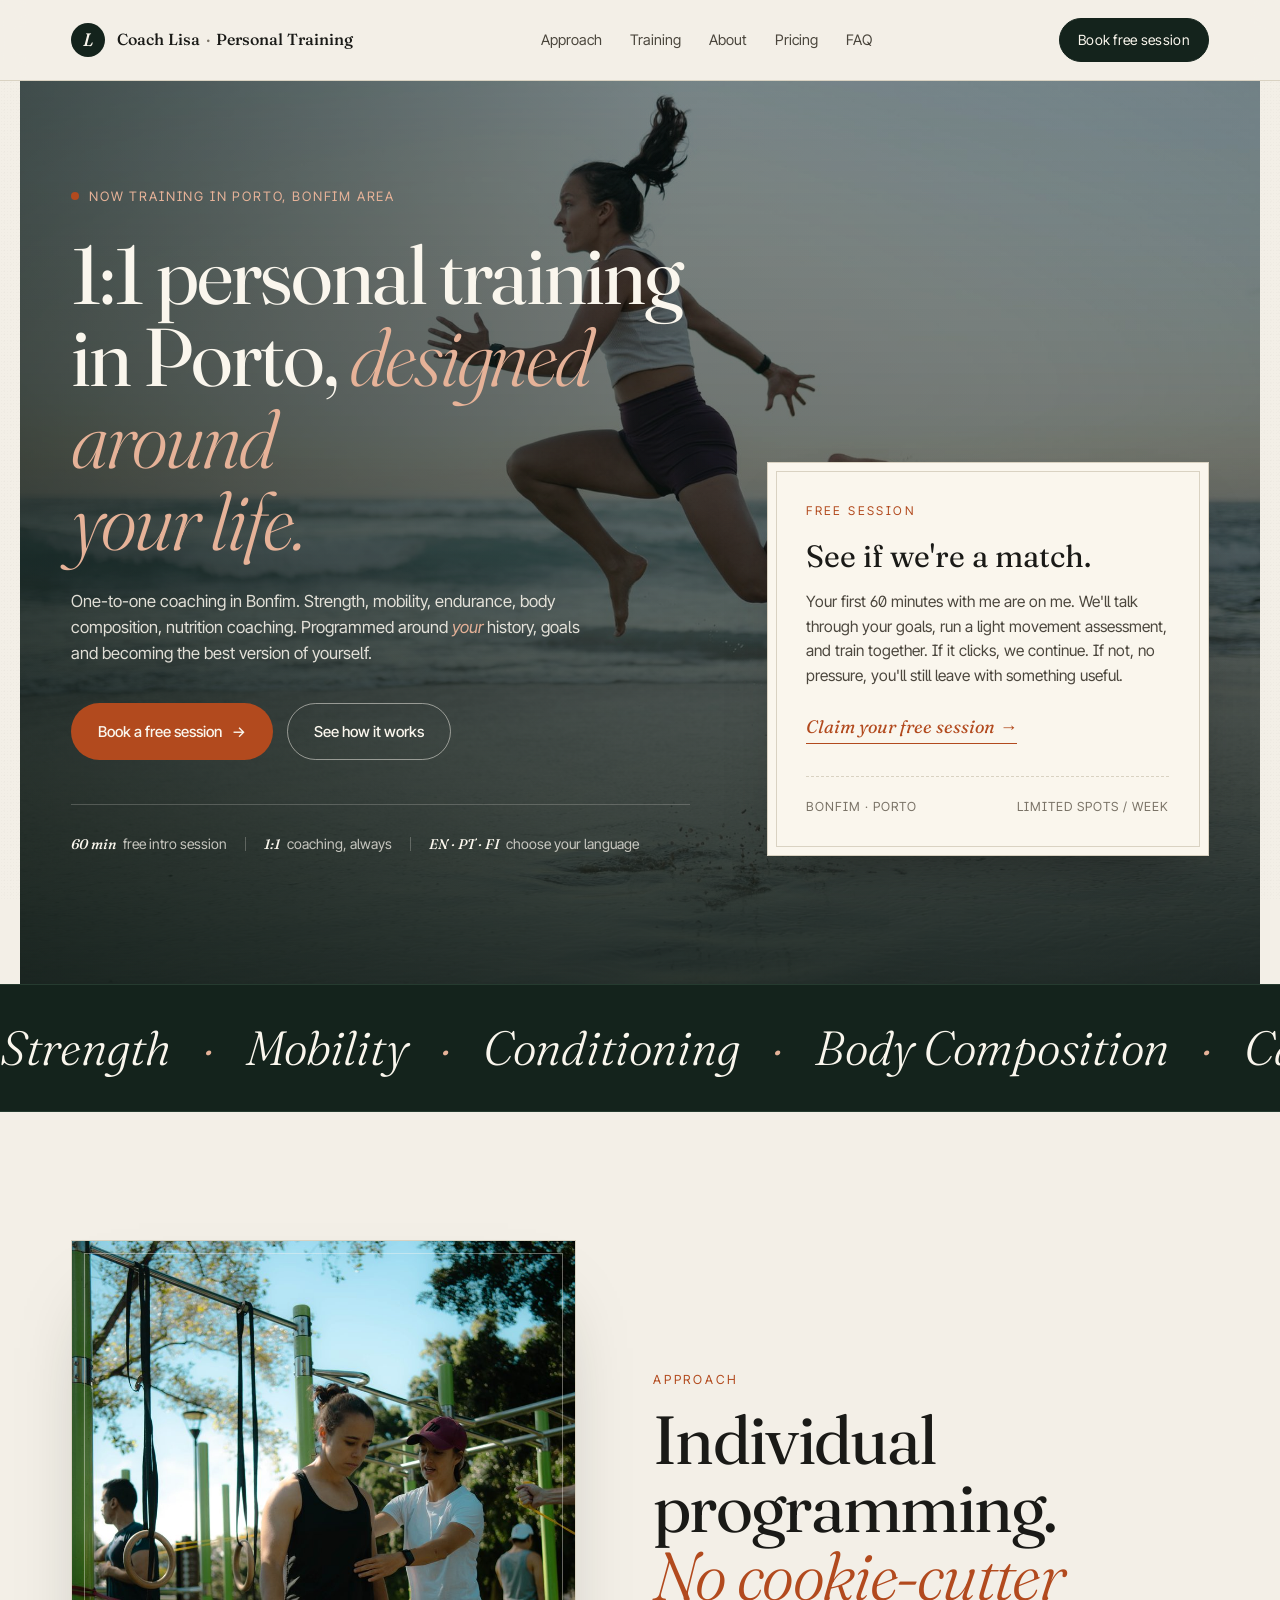
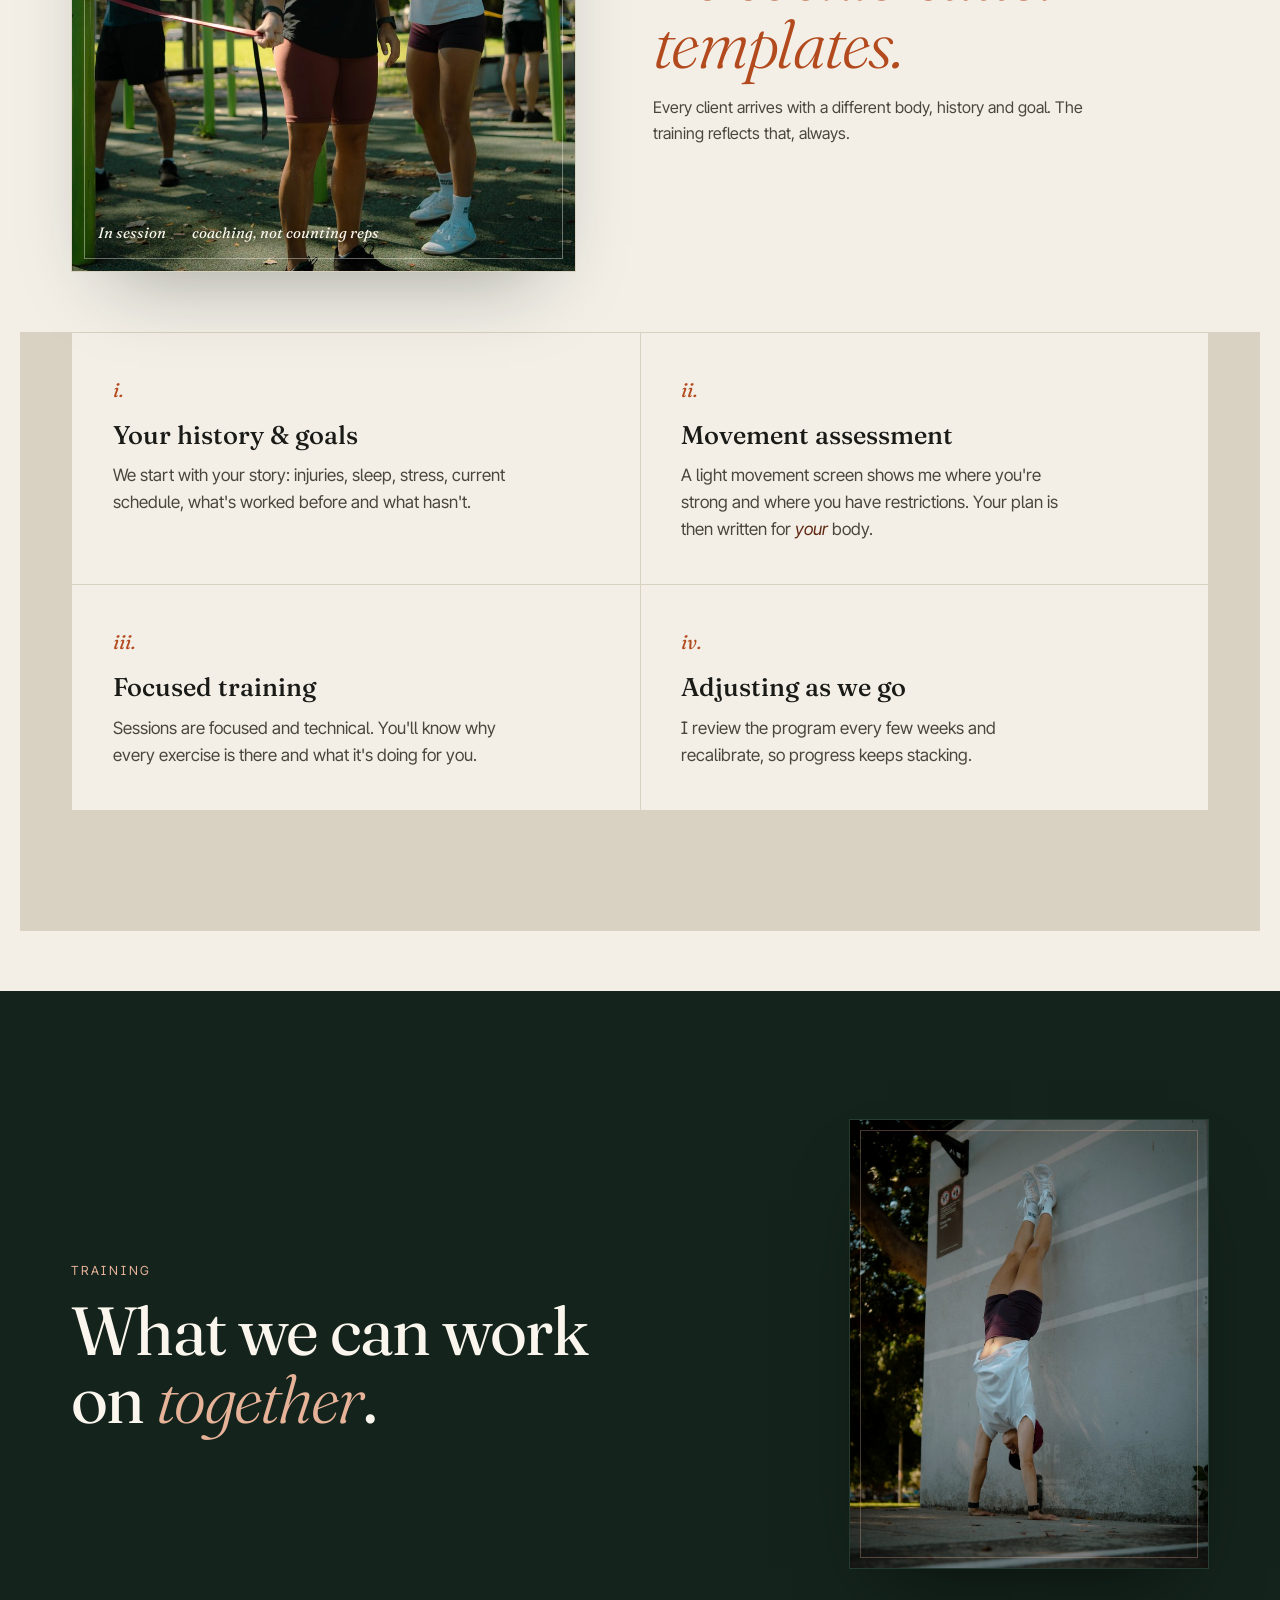
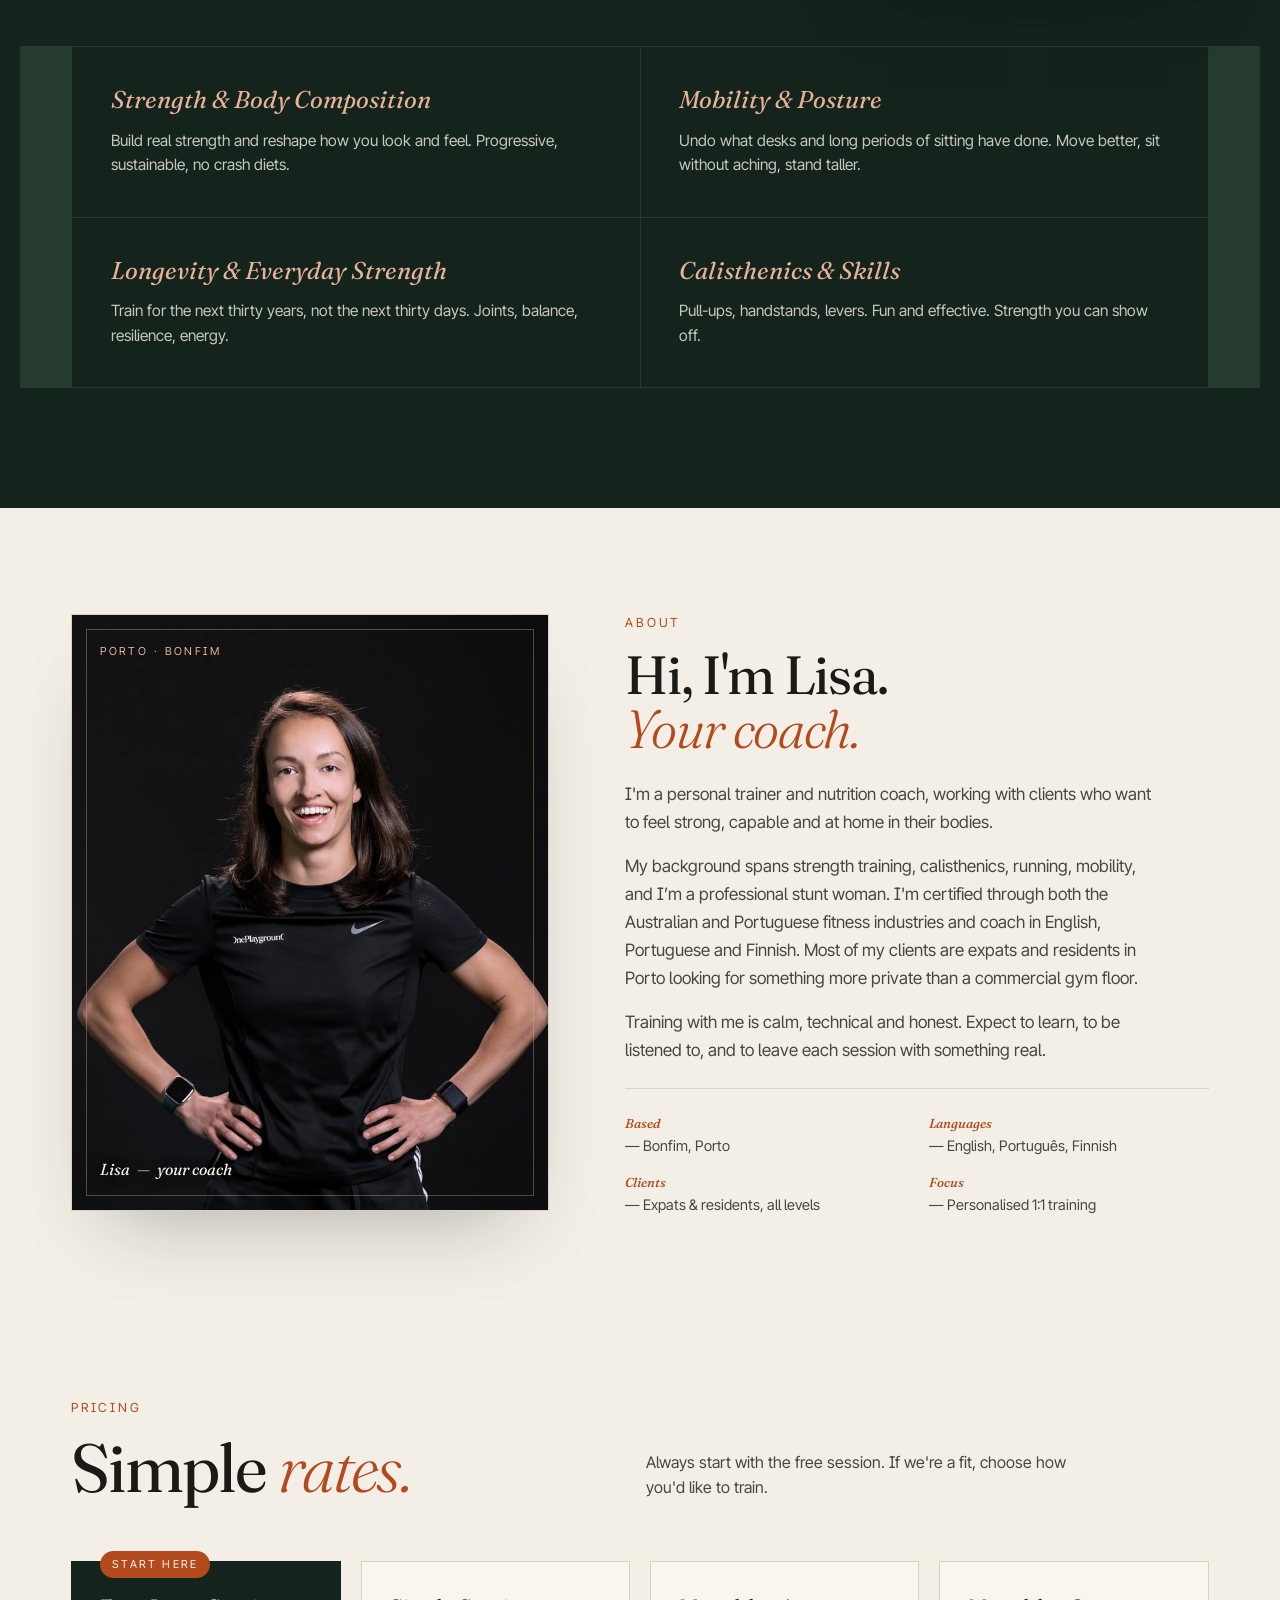
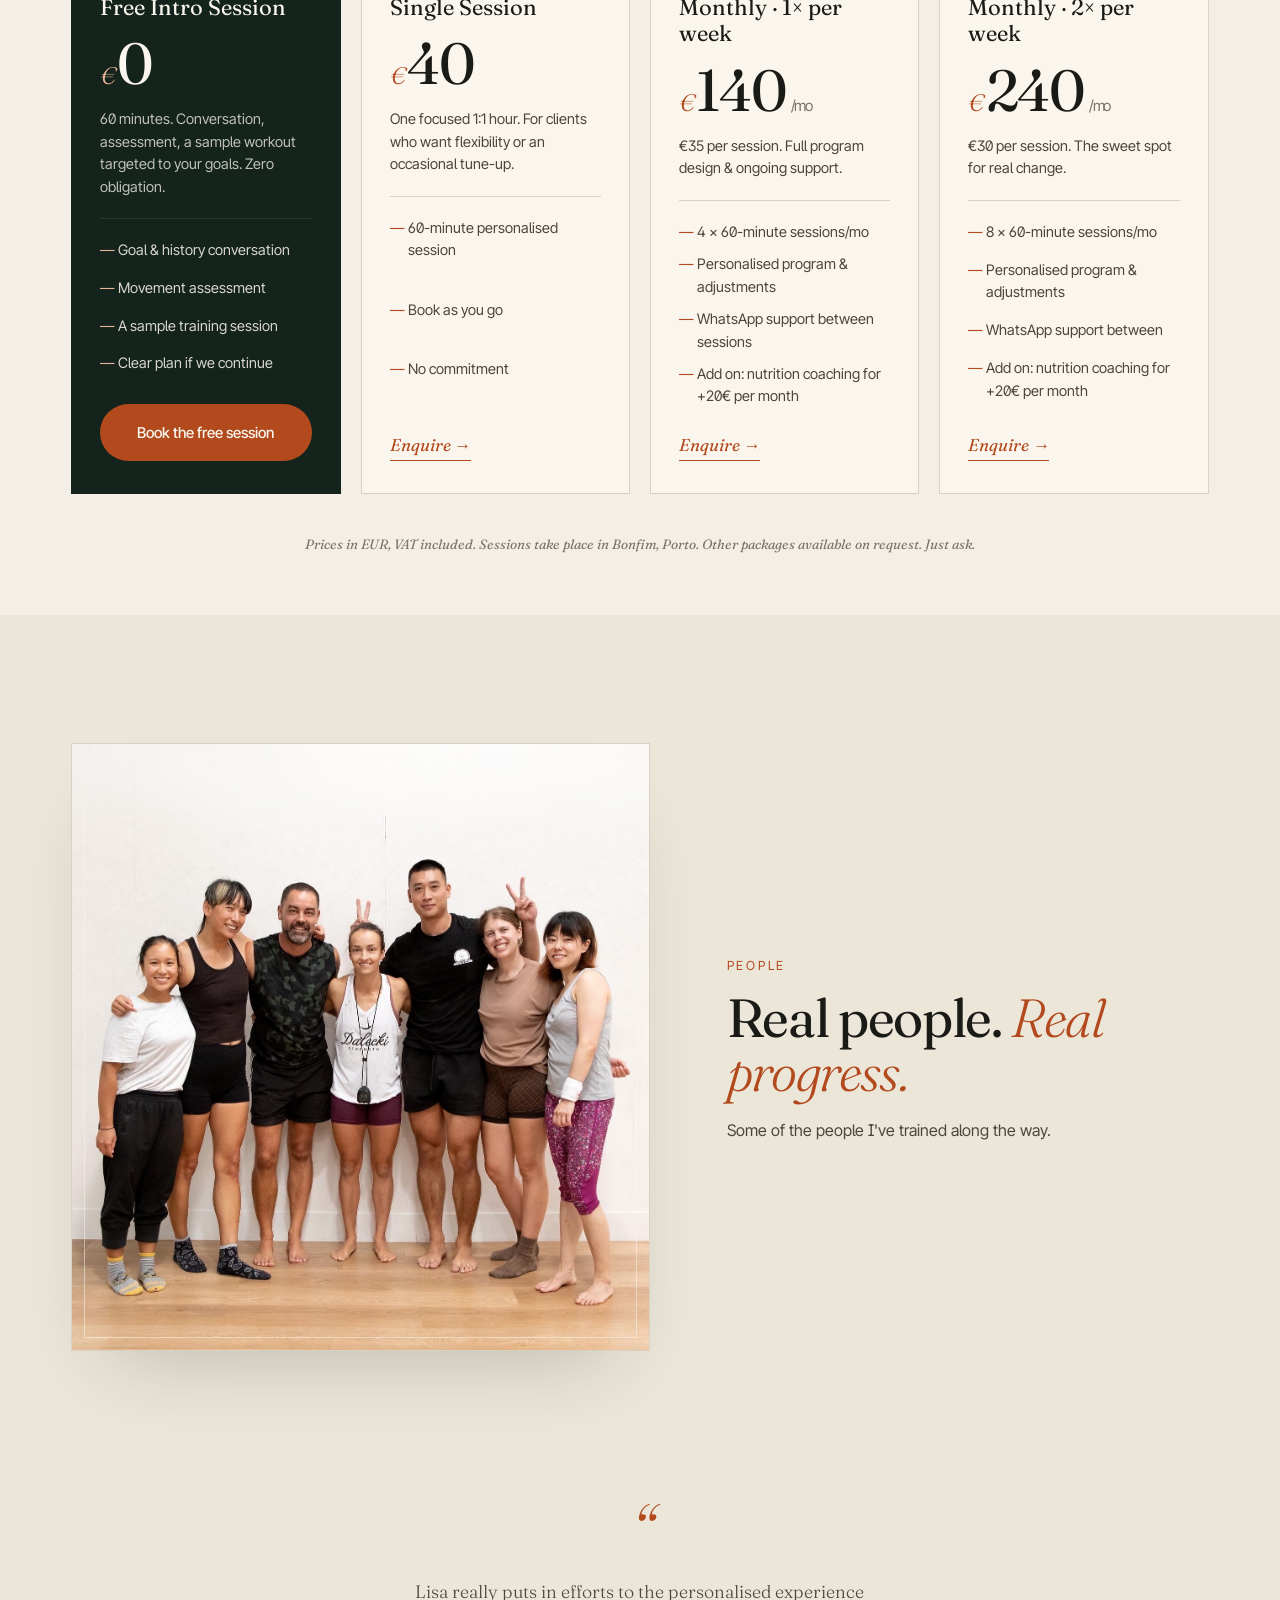
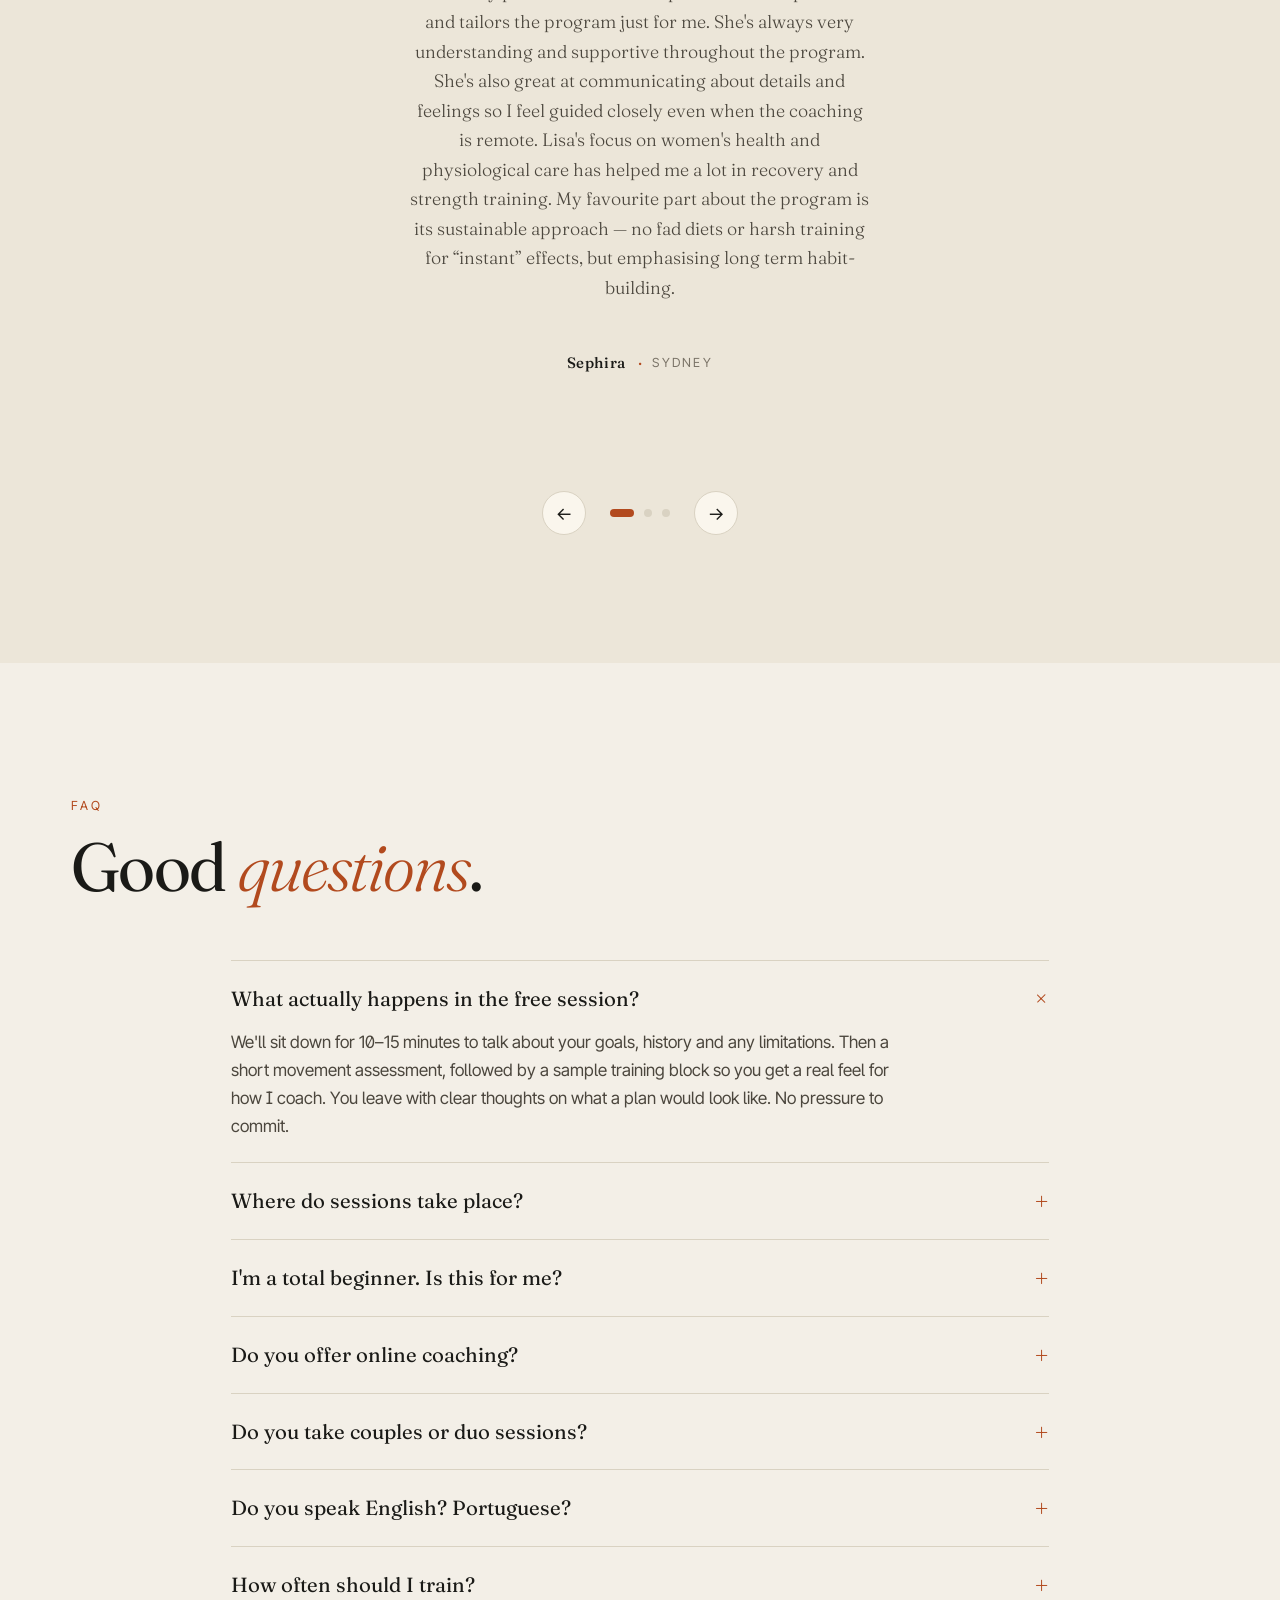
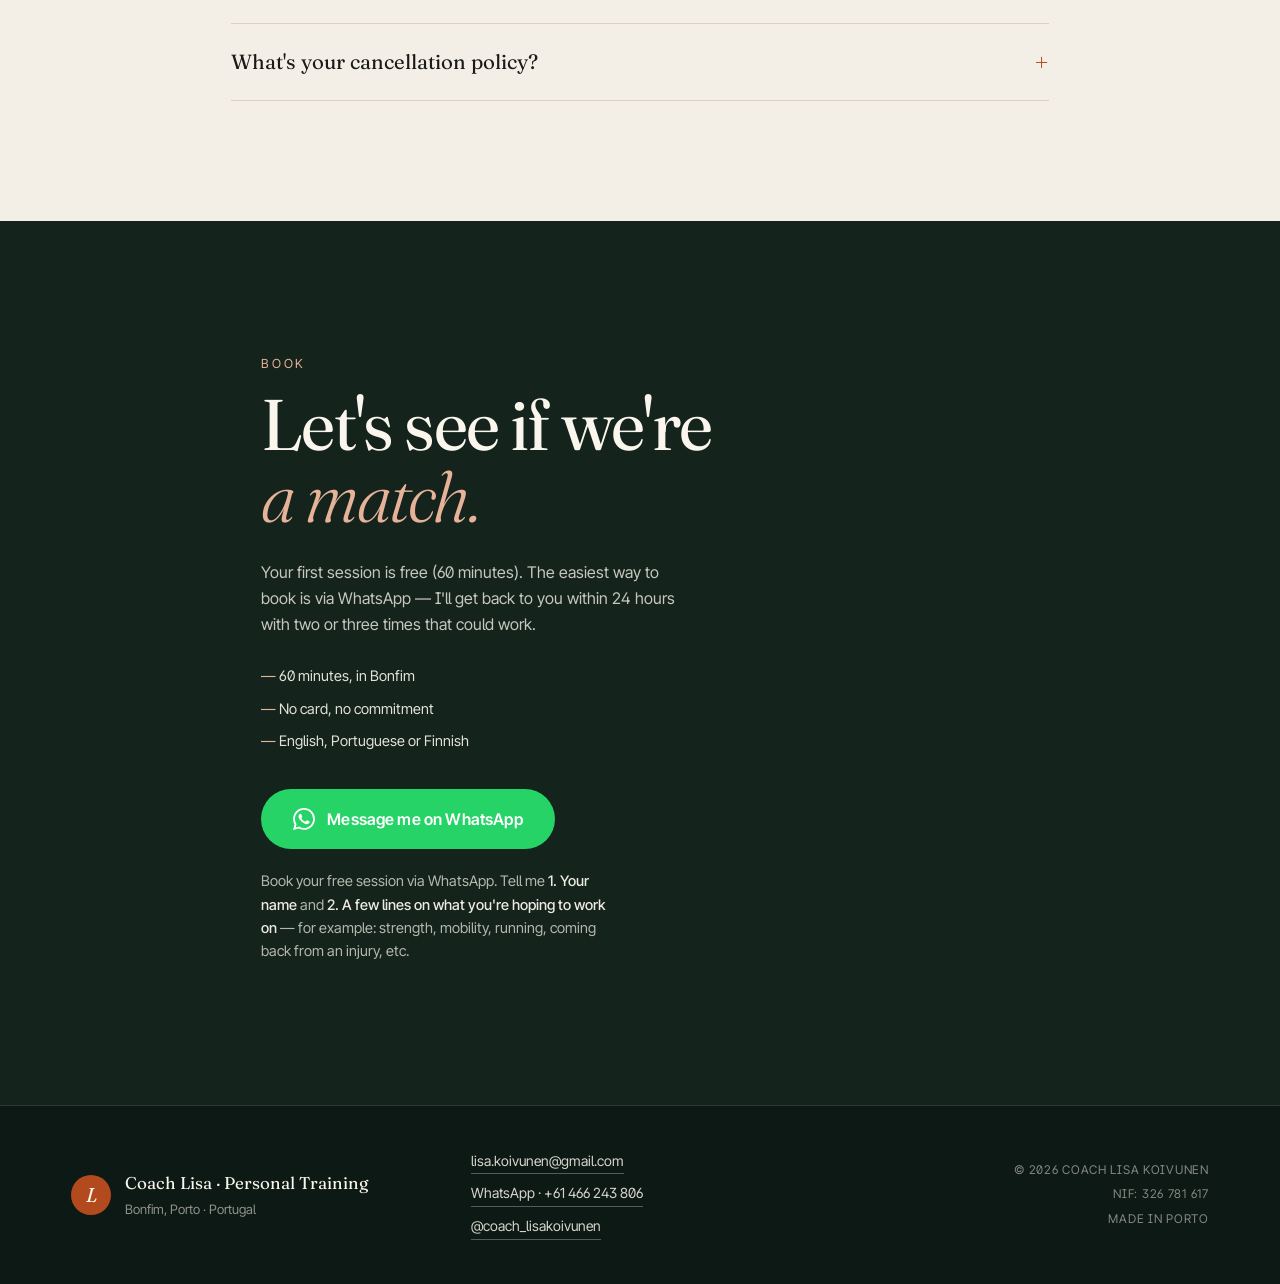
==== commit 0805fb0b: "Update index.html" ====
--- a/index.html
+++ b/index.html
@@ -111,8 +111,8 @@
 
       <p class="hero__lede">
         One-to-one coaching in Bonfim. Strength, mobility, endurance,
-        body composition. Programmed around <em>your</em> goals, history,
-        and what you actually want to feel like.
+        body composition, nutrition coaching. Programmed around <em>your</em> history, 
+        goals and becoming the best version of yourself.
       </p>
 
       <div class="hero__cta-row">
@@ -133,7 +133,7 @@
     </div>
 
     <aside class="hero__card" aria-label="Free session offer">
-      <div class="hero__card-label">No. 01 — Free Session</div>
+      <div class="hero__card-label">Free Session</div>
       <h2 class="hero__card-title">See if we're a match.</h2>
       <p class="hero__card-text">
         Your first 60 minutes with me are on me. We'll talk through your goals,
@@ -179,7 +179,7 @@
       </div>
 
       <div class="approach__text">
-        <span class="section__kicker">01 — Approach</span>
+        <span class="section__kicker">Approach</span>
         <h2 class="section__title">Individual programming.<br><em>No cookie-cutter templates.</em></h2>
         <p class="section__lede">
           Every client arrives with a different body, history and goal.
@@ -216,7 +216,7 @@
   <section class="training" id="training">
     <div class="training__head">
       <div class="training__head-text">
-        <span class="section__kicker section__kicker--light">02 — Training</span>
+        <span class="section__kicker section__kicker--light">Training</span>
         <h2 class="section__title">What we can work on <em>together</em>.</h2>
       </div>
       <figure class="training__image">
@@ -256,25 +256,25 @@
       </div>
 
       <div class="about__content">
-        <span class="section__kicker">03 — About</span>
+        <span class="section__kicker">About</span>
         <h2 class="section__title section__title--tight">
           Hi, I'm Lisa.<br>
           <em>Your coach.</em>
         </h2>
         <p>
-          I'm a personal trainer, working with clients who want to feel strong,
-          capable and at home in their body.
+          I'm a personal trainer and nutrition coach, working with 
+          clients who want to feel strong, capable and at home in their bodies.
         </p>
         <p>
-          My background spans strength training, calisthenics, running, mobility and conditioning.
-          I'm certified through both the Australian and Portuguese fitness industry
+          My background spans strength training, calisthenics, running, mobility, and I’m a professional stunt woman.
+          I'm certified through both the Australian and Portuguese fitness industries
           and coach in English, Portuguese and Finnish. Most of my clients are expats
-          and residents in Porto looking for something more considered than a
+          and residents in Porto looking for something more private than a
           commercial gym floor.
         </p>
         <p>
-          Training with me is calm, technical and honest. Expect to be listened to,
-          to learn, and to leave each session with something real.
+          Training with me is calm, technical and honest. Expect to learn, 
+          to be listened to, and to leave each session with something real.
         </p>
         <ul class="about__facts">
           <li><strong>Based</strong> — Bonfim, Porto</li>
@@ -290,7 +290,7 @@
   <section class="pricing" id="pricing">
     <div class="section__head">
       <div>
-        <span class="section__kicker">04 — Pricing</span>
+        <span class="section__kicker">Pricing</span>
         <h2 class="section__title">Simple <em>rates.</em></h2>
       </div>
       <p class="section__lede">
@@ -332,7 +332,9 @@
         <ul class="price-card__list">
           <li>4 × 60-minute sessions/mo</li>
           <li>Personalised program &amp; adjustments</li>
-          <li>Check-ins between sessions</li>
+          <li>WhatsApp support between sessions</li>
+          <li>Add on: nutrition coaching for +20€ per month</li>
+
         </ul>
         <a href="#book" class="price-card__cta">Enquire →</a>
       </article>
@@ -345,7 +347,7 @@
           <li>8 × 60-minute sessions/mo</li>
           <li>Personalised program &amp; adjustments</li>
           <li>WhatsApp support between</li>
-          <li>Priority booking</li>
+          <li>Add on: nutrition coaching for +20€ per month</li>
         </ul>
         <a href="#book" class="price-card__cta">Enquire →</a>
       </article>
@@ -364,7 +366,7 @@
         <img src="community.jpeg" alt="Lisa with a group of training clients and friends" />
       </figure>
       <div class="community__text">
-        <span class="section__kicker">05 — People</span>
+        <span class="section__kicker">People</span>
         <h2 class="section__title section__title--tight">
           Real people. <em>Real progress.</em>
         </h2>
@@ -450,7 +452,7 @@
   <section class="faq" id="faq">
     <div class="section__head">
       <div>
-        <span class="section__kicker">06 — FAQ</span>
+        <span class="section__kicker">FAQ</span>
         <h2 class="section__title">Good <em>questions</em>.</h2>
       </div>
     </div>
@@ -462,7 +464,7 @@
       </details>
       <details class="faq__item">
         <summary>Where do sessions take place?</summary>
-        <p>At a training studio in Bonfim/Campanhã, Porto. Exact location details are shared once your free session is booked.</p>
+        <p>At a Personal Training studio with weight equipment in Bonfim/Campanhã, in Porto. Exact address and location details are shared once your free session is booked.</p>
       </details>
       <details class="faq__item">
         <summary>I'm a total beginner. Is this for me?</summary>
@@ -474,7 +476,7 @@
       </details>
       <details class="faq__item">
         <summary>Do you take couples or duo sessions?</summary>
-        <p>Yes. Training with a partner or friend can be a great way to stay consistent and split the cost. Duo sessions are programmed for both of you and priced per pair. Get in touch for current rates.</p>
+        <p>Yes. Training with a partner or friend can be a great way to stay consistent and accountable. Duo sessions are programmed and priced per pair. Get in touch for current rates.</p>
       </details>
       <details class="faq__item">
         <summary>Do you speak English? Portuguese?</summary>
@@ -537,10 +539,10 @@
       <div class="foot__contact">
         <a href="mailto:lisa.koivunen@gmail.com">lisa.koivunen@gmail.com</a>
         <a href="https://wa.me/61466243806" target="_blank" rel="noopener">WhatsApp · +61 466 243 806</a>
-        <a href="https://instagram.com/lisa_sonicboom" target="_blank" rel="noopener">@lisa_sonicboom</a>
+        <a href="https://instagram.com/coach_lisakoivunen" target="_blank" rel="noopener">@coach_lisakoivunen</a>
       </div>
       <div class="foot__meta">
-        <span>© <span id="yr">2026</span> Coach Lisa PT</span>
+        <span>© <span id="yr">2026</span> Coach Lisa Koivunen</span>
         <span>NIF: 326 781 617</span>
         <span>Made in Porto</span>
       </div>
--- a/styles.css
+++ b/styles.css
@@ -596,7 +596,7 @@
 .about__inner {
   max-width: var(--maxw);
   margin: 0 auto;
-  padding: clamp(80px, 10vw, 140px) var(--pad);
+  padding: clamp(60px, 8vw, 100px) var(--pad) clamp(30px, 4vw, 48px);
   display: grid;
   grid-template-columns: 0.9fr 1.1fr;
   gap: clamp(40px, 6vw, 80px);
@@ -682,8 +682,22 @@
 }
 
 @media (max-width: 860px) {
-  .about__inner { grid-template-columns: 1fr; }
-  .about__media { max-width: 420px; margin: 0 auto; }
+  .about__inner {
+    grid-template-columns: 1fr;
+    padding-bottom: clamp(24px, 4vw, 40px);
+  }
+  .about__media {
+    width: 100%;
+    max-width: 480px;
+    margin: 0 auto;
+  }
+  .about__media-frame {
+    aspect-ratio: 3/4;
+    width: 100%;
+  }
+  .about__media-img {
+    object-position: center 15%;
+  }
 }
 
 /* =========================================================
@@ -1061,6 +1075,10 @@
   gap: clamp(40px, 6vw, 80px);
   align-items: start;
 }
+.book__inner--single {
+  grid-template-columns: 1fr;
+  max-width: 860px;
+}
 .book__title {
   font-family: var(--f-display);
   font-weight: 400;
@@ -1087,116 +1105,42 @@
 .book__points li { padding-left: 18px; position: relative; }
 .book__points li::before { content: "—"; position: absolute; left: 0; color: var(--accent-light); }
 
-.book__direct a {
-  font-family: var(--f-display);
-  font-style: italic;
-  font-size: 18px;
-  color: var(--accent-light);
-  border-bottom: 1px solid currentColor;
-  padding-bottom: 2px;
-  transition: color .2s ease;
-}
-.book__direct a:hover { color: var(--paper); }
-
-.book__form {
-  background: var(--paper);
-  color: var(--ink);
-  padding: clamp(28px, 3vw, 40px);
-  border: 1px solid var(--line);
-  position: relative;
-}
-.book__form::before {
-  content: "";
-  position: absolute; inset: 8px;
-  border: 1px solid var(--line);
-  pointer-events: none;
-}
-.book__field { margin-bottom: 20px; position: relative; z-index: 1; }
-.book__field label {
-  display: block;
-  font-family: var(--f-display);
-  font-style: italic;
-  font-size: 14px;
-  color: var(--accent);
-  margin-bottom: 8px;
-}
-.book__field input,
-.book__field textarea {
-  width: 100%;
-  background: transparent;
-  border: none;
-  border-bottom: 1px solid var(--line);
-  padding: 10px 0;
+.book__direct {
+  margin-top: 36px;
+}
+.book__wa-btn {
+  display: inline-flex;
+  align-items: center;
+  gap: 12px;
+  padding: 18px 32px;
+  background: #25D366;
+  color: #fff;
   font-family: var(--f-body);
   font-size: 16px;
-  color: var(--ink);
-  outline: none;
-  transition: border-color .2s ease;
-}
-.book__field textarea { resize: vertical; min-height: 90px; }
-.book__field input:focus,
-.book__field textarea:focus { border-bottom-color: var(--accent); }
-.book__field input::placeholder,
-.book__field textarea::placeholder { color: var(--ink-muted); }
-
-.book__form .btn { position: relative; z-index: 1; }
-.book__tiny {
-  position: relative; z-index: 1;
-  margin: 14px 0 0 0;
-  text-align: center;
-  font-size: 12.5px;
-  color: var(--ink-muted);
-  font-style: italic;
-  font-family: var(--f-display);
-}
-
-.book__thanks {
-  background: var(--paper);
-  color: var(--ink);
-  padding: clamp(40px, 5vw, 64px) clamp(28px, 3vw, 48px);
-  border: 1px solid var(--line);
-  position: relative;
-  text-align: center;
-  animation: thanksIn 0.5s ease both;
-}
-.book__thanks::before {
-  content: "";
-  position: absolute; inset: 8px;
-  border: 1px solid var(--line);
-  pointer-events: none;
-}
-@keyframes thanksIn {
-  from { opacity: 0; transform: translateY(10px); }
-  to   { opacity: 1; transform: translateY(0); }
-}
-.book__thanks-mark {
-  width: 56px; height: 56px;
-  margin: 0 auto 20px;
-  display: grid; place-items: center;
-  border-radius: 50%;
-  background: var(--accent);
-  color: var(--paper);
-  font-size: 26px;
-  position: relative; z-index: 1;
-}
-.book__thanks-title {
-  font-family: var(--f-display);
-  font-weight: 400;
-  font-size: clamp(26px, 2.6vw, 34px);
-  letter-spacing: -0.02em;
-  margin: 0 0 12px 0;
-  position: relative; z-index: 1;
-}
-.book__thanks-text {
-  color: var(--ink-soft);
+  font-weight: 600;
+  border-radius: 999px;
+  text-decoration: none;
+  transition: background .2s ease, transform .2s ease;
+  letter-spacing: 0.01em;
+}
+.book__wa-btn:hover {
+  background: #1ebe5d;
+  transform: translateY(-2px);
+}
+.book__wa-btn svg {
+  width: 22px; height: 22px;
+  flex-shrink: 0;
+}
+.book__wa-instructions {
+  margin-top: 20px;
+  font-size: 14.5px;
+  color: rgba(250,246,237,0.7);
   line-height: 1.6;
-  margin: 0 auto;
-  max-width: 40ch;
-  position: relative; z-index: 1;
-}
-.book__thanks-text a {
-  color: var(--accent);
-  border-bottom: 1px solid currentColor;
+  max-width: 44ch;
+}
+.book__wa-instructions strong {
+  color: rgba(250,246,237,0.95);
+  font-weight: 500;
 }
 
 @media (max-width: 860px) { .book__inner { grid-template-columns: 1fr; } }
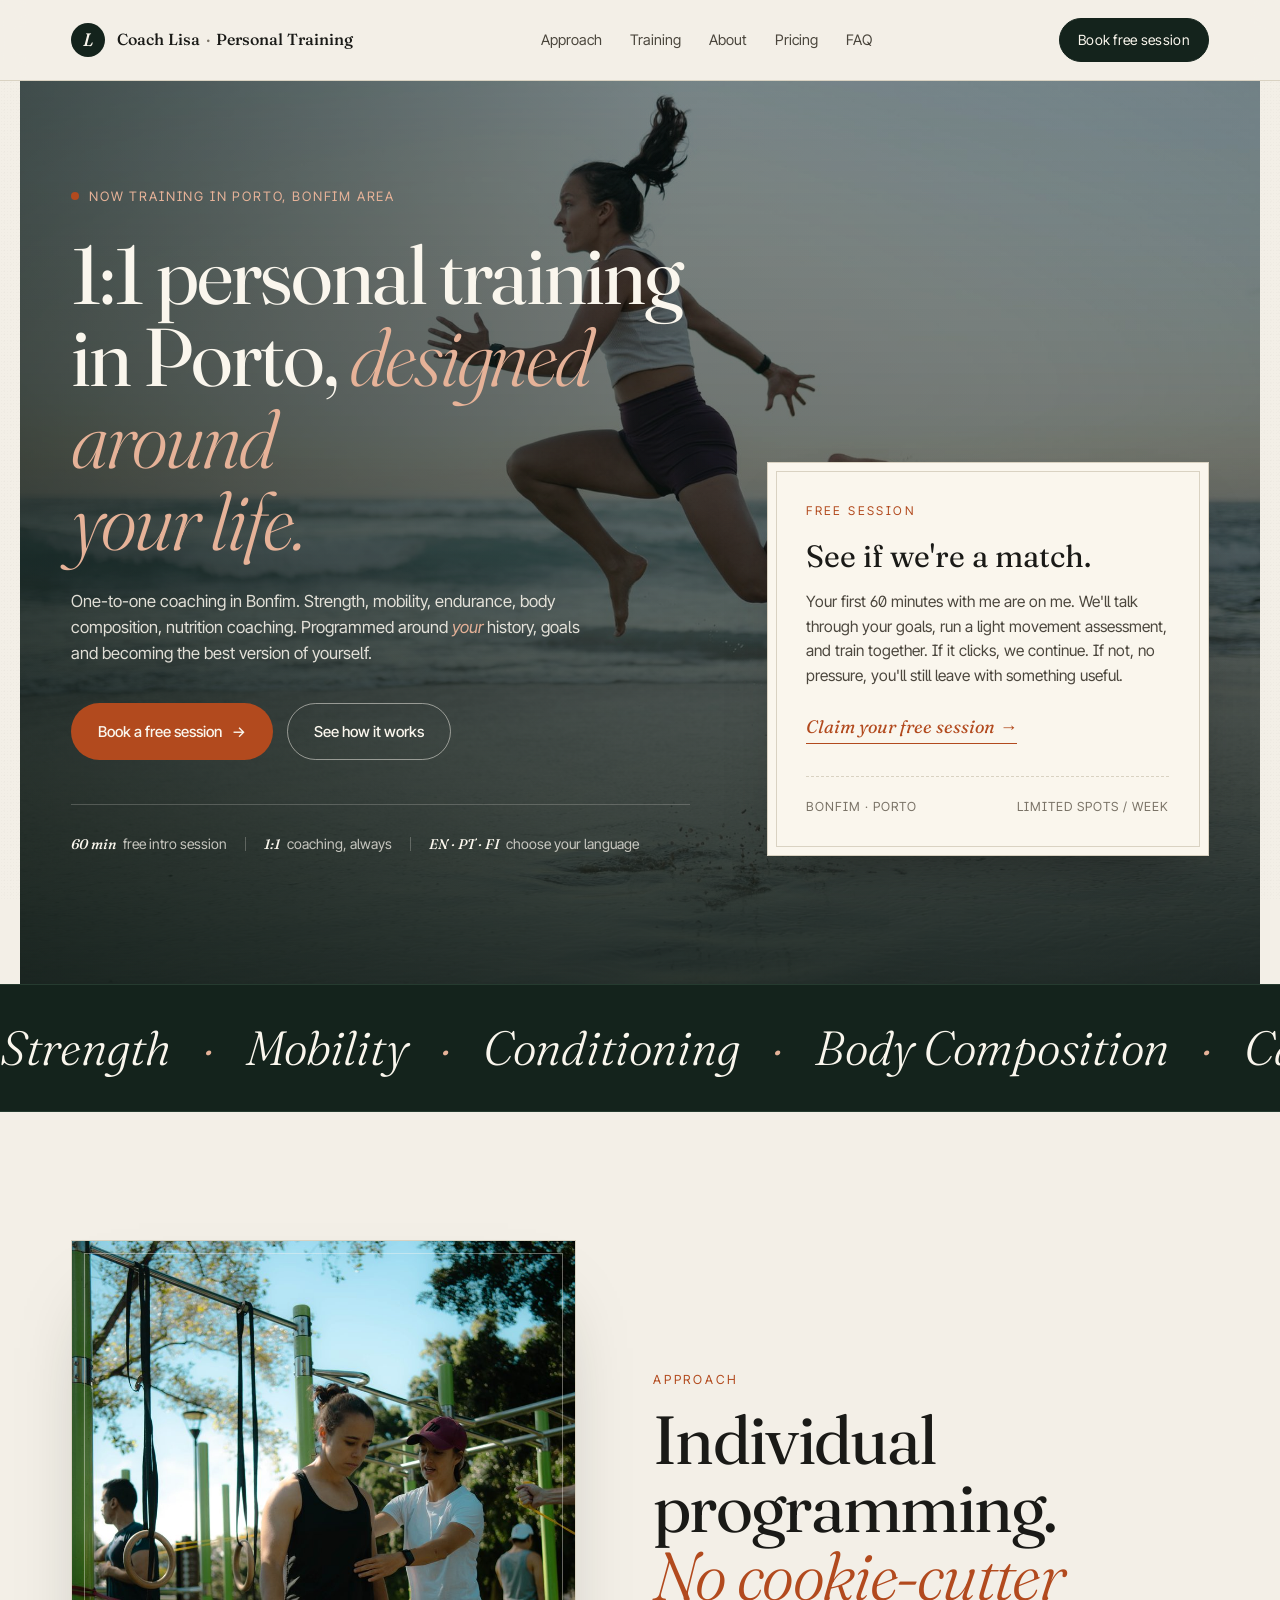
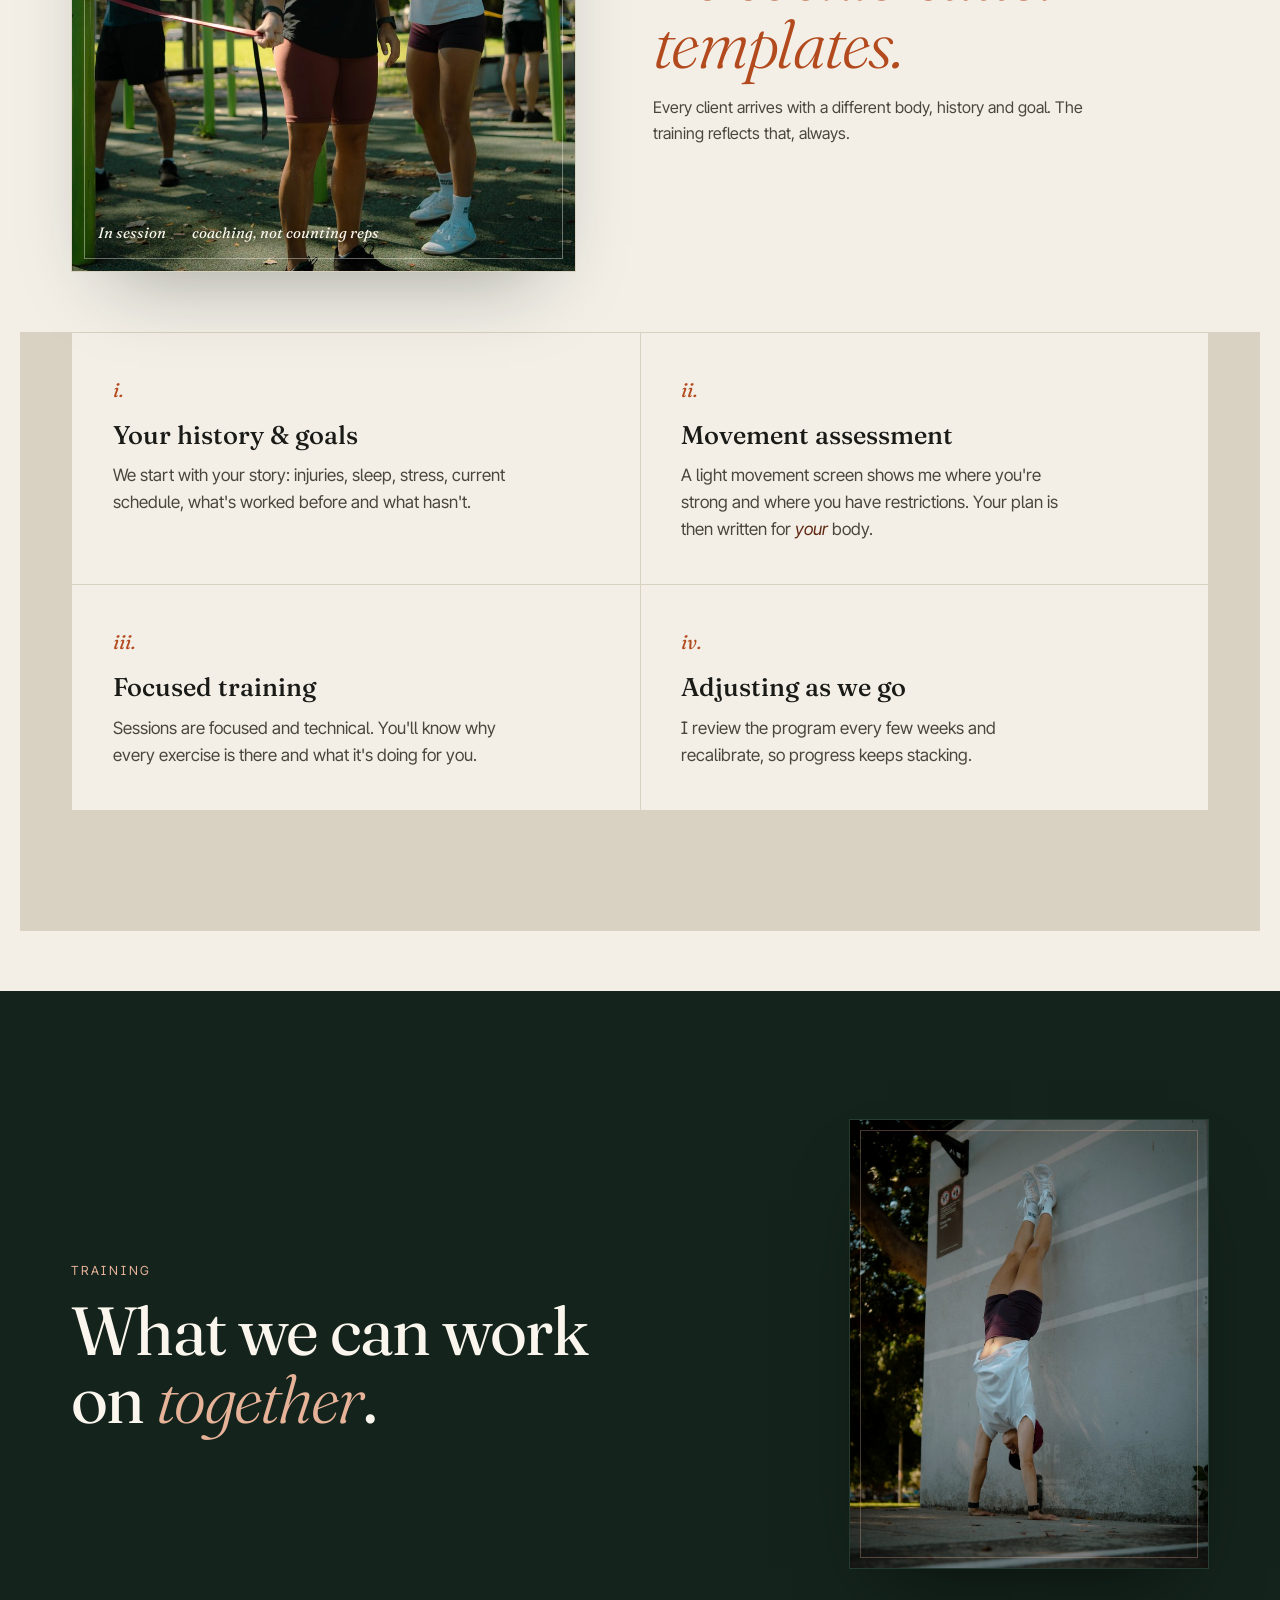
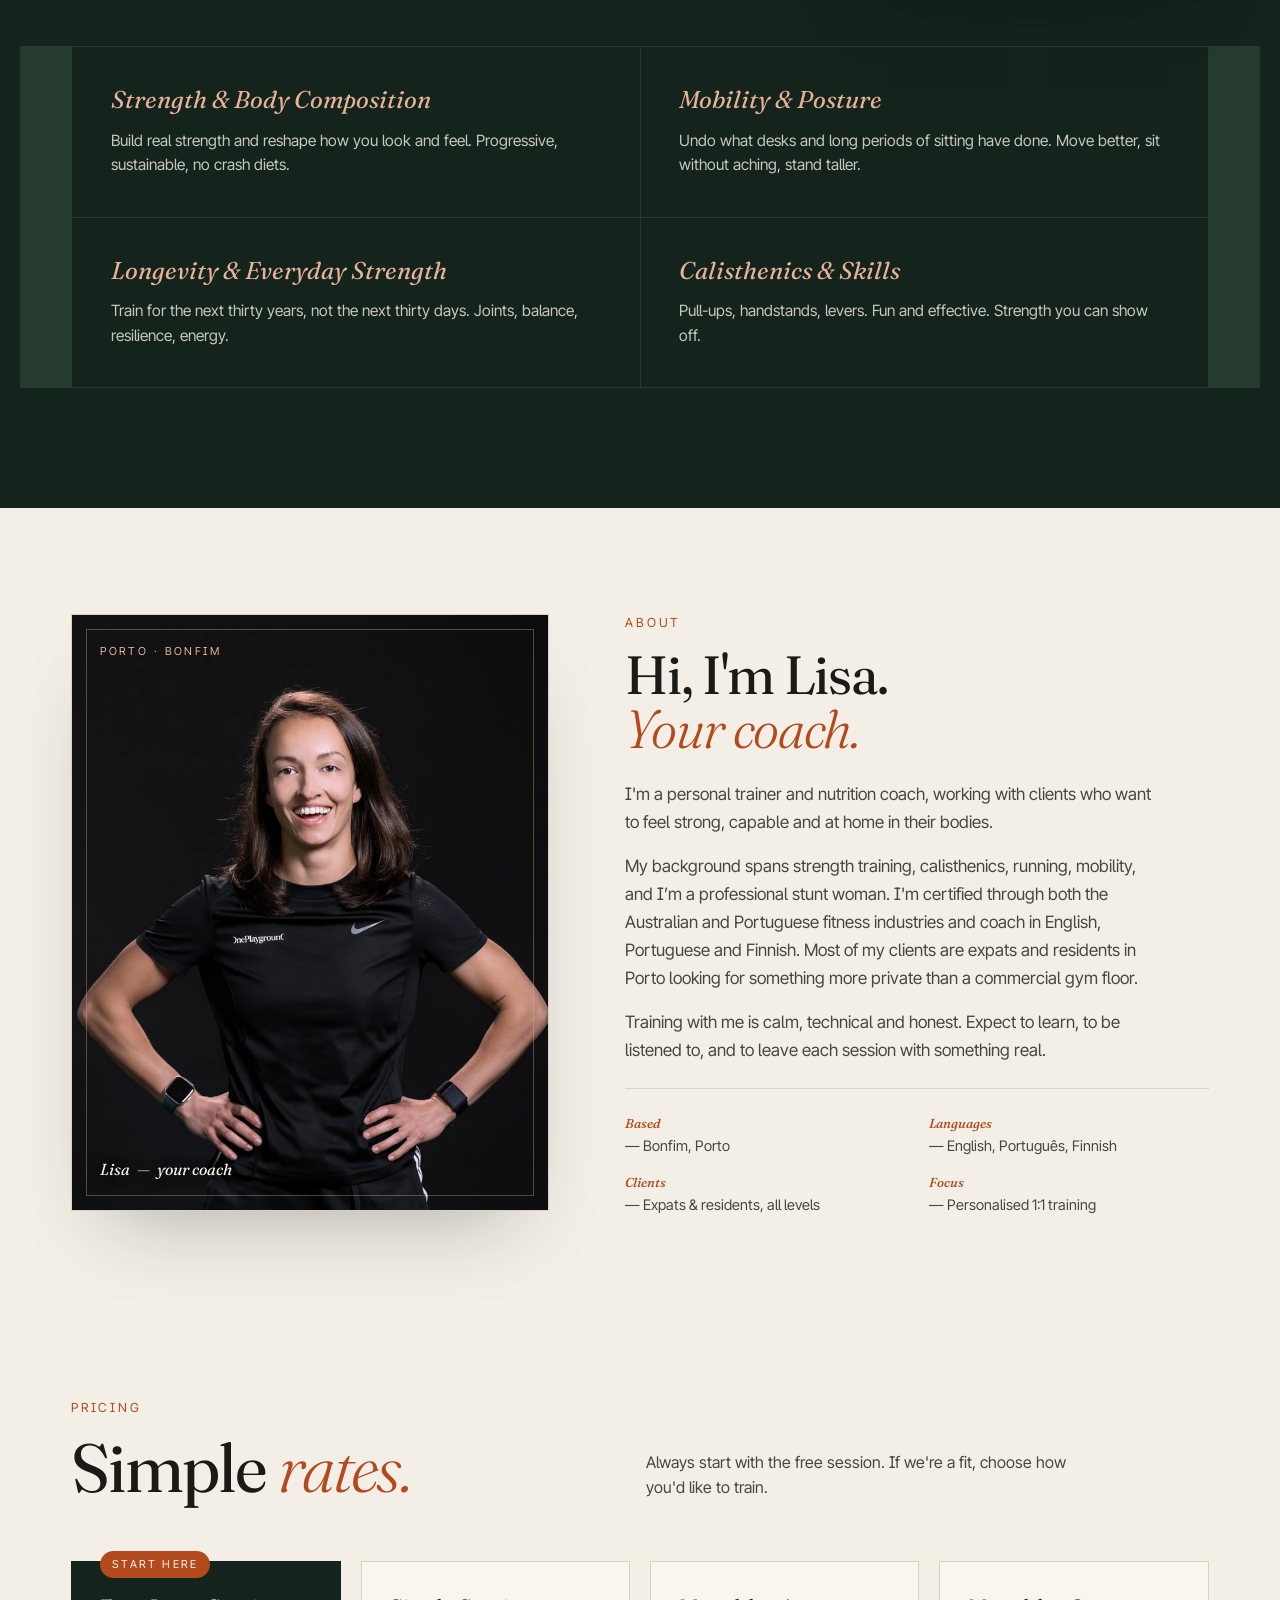
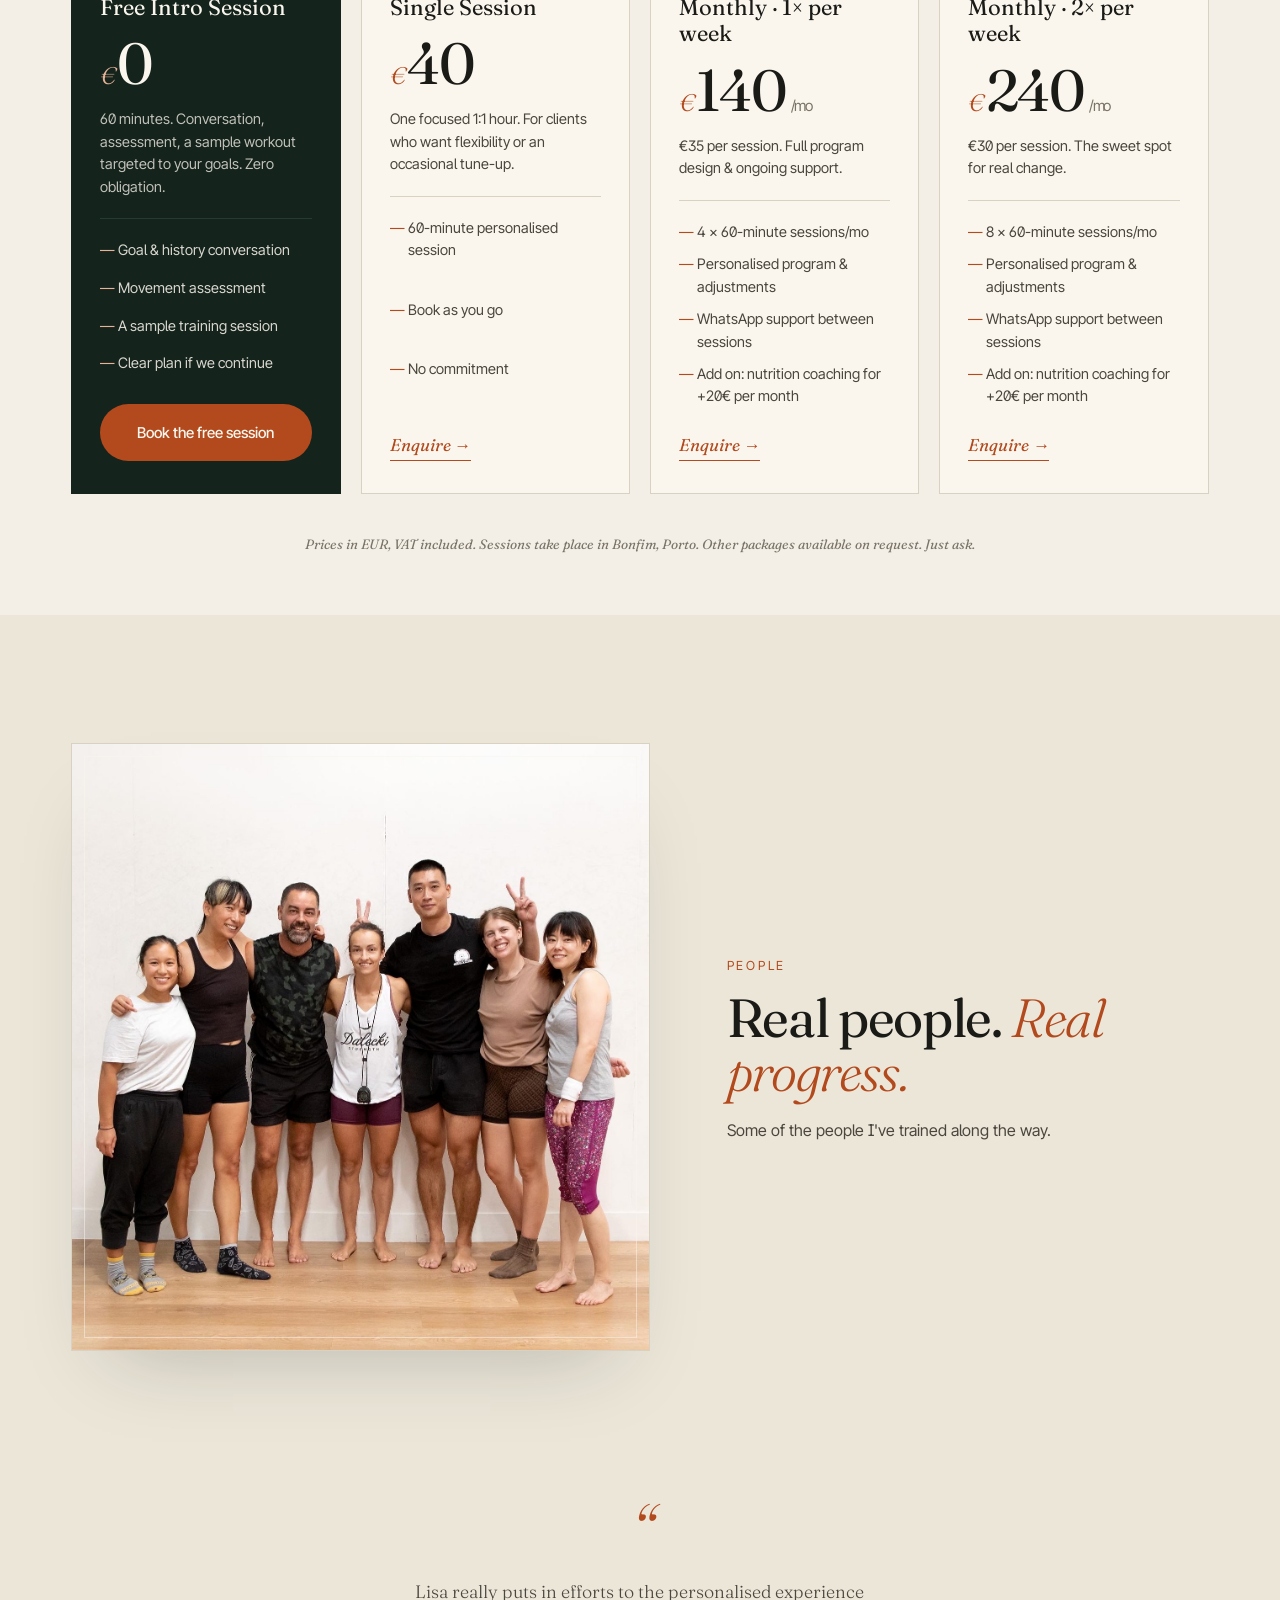
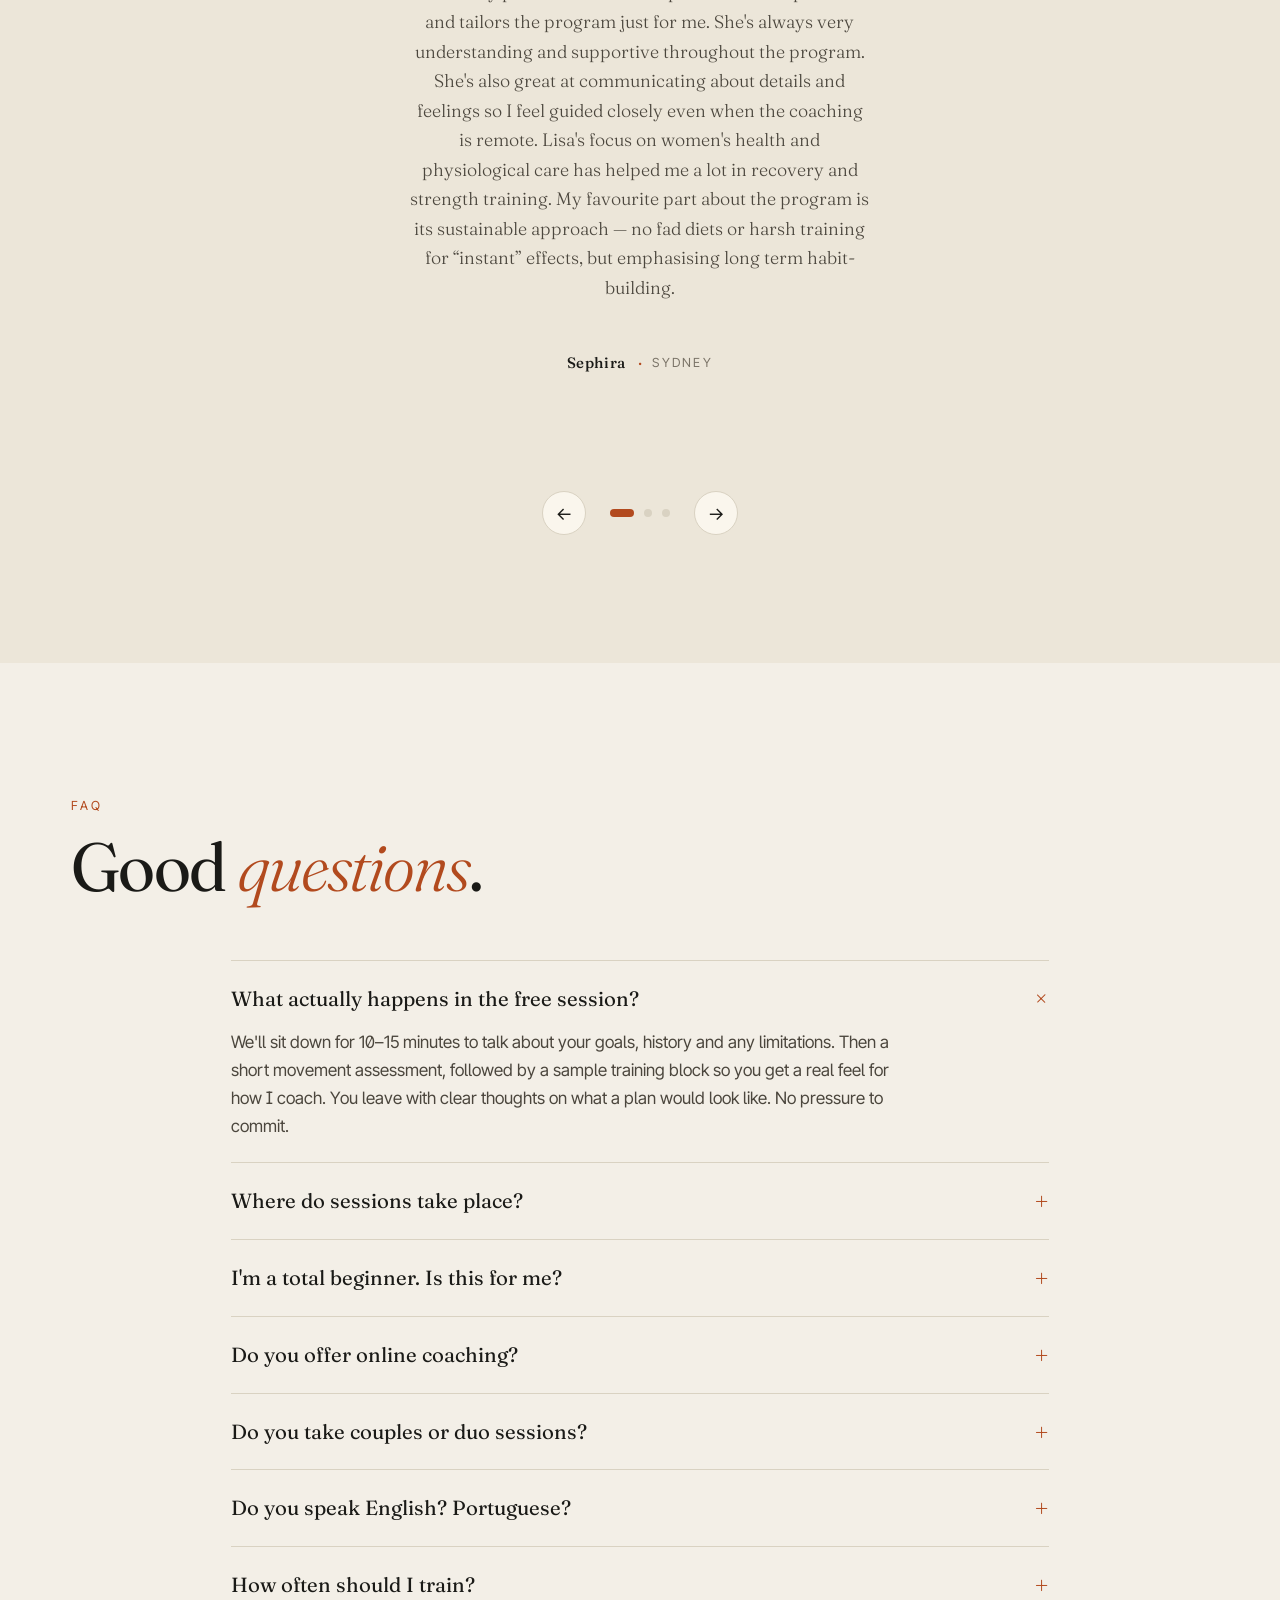
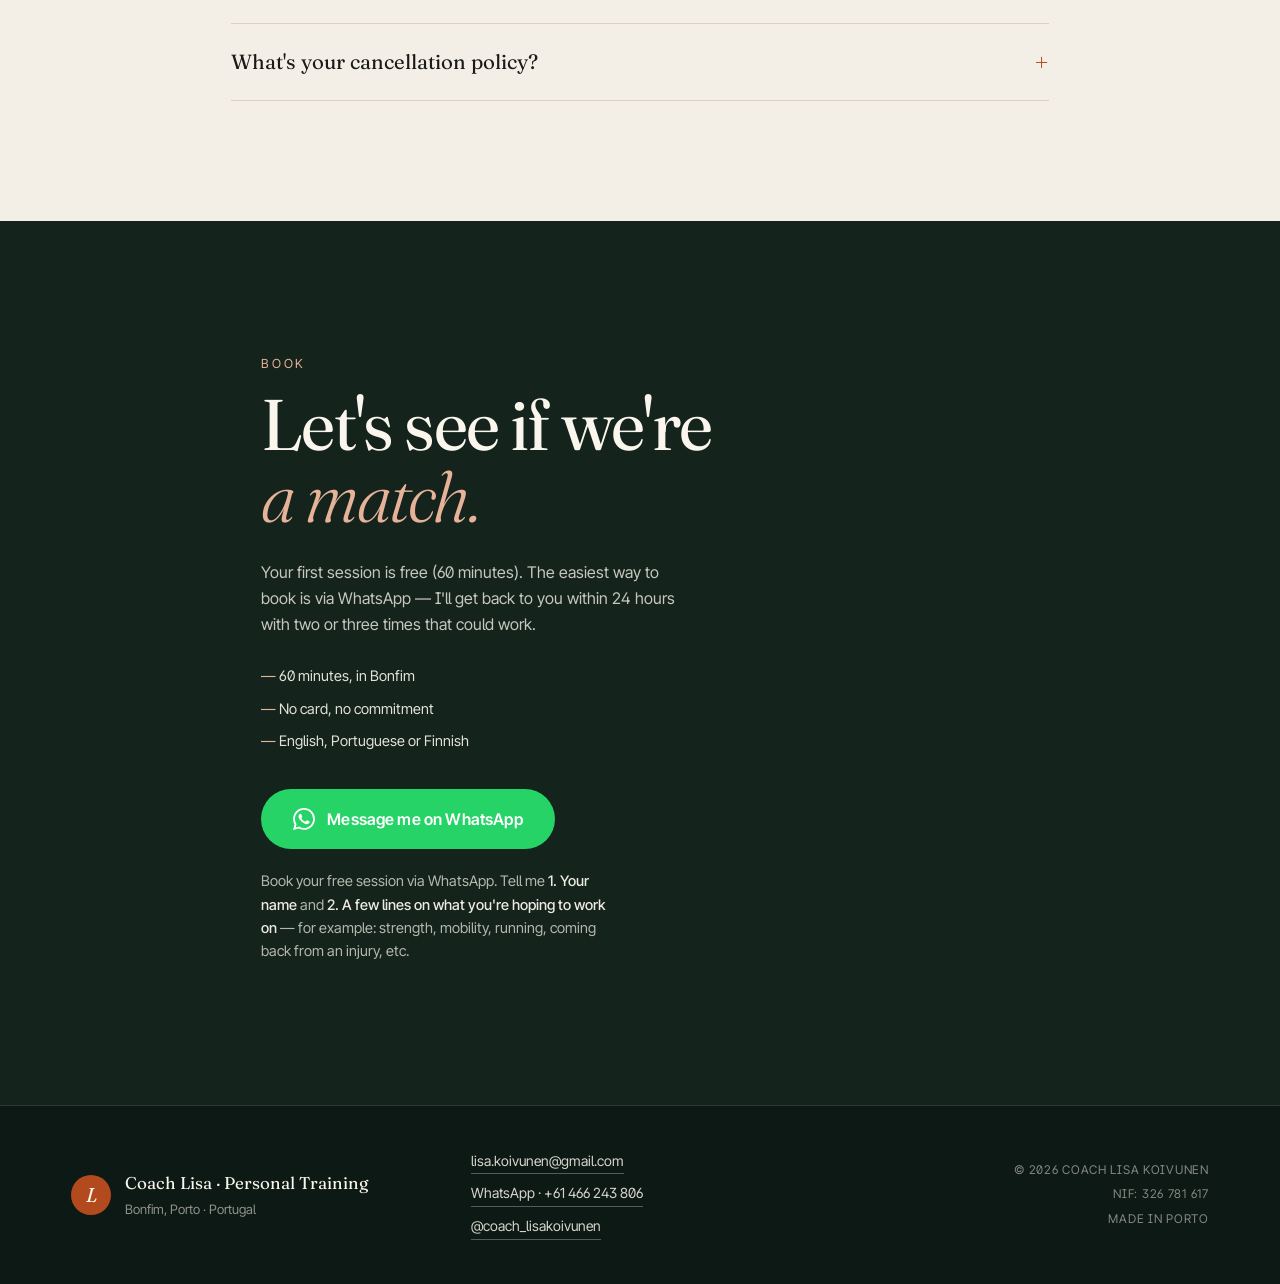
==== commit 7dd08ead: "Update index.html" ====
--- a/index.html
+++ b/index.html
@@ -346,7 +346,7 @@
         <ul class="price-card__list">
           <li>8 × 60-minute sessions/mo</li>
           <li>Personalised program &amp; adjustments</li>
-          <li>WhatsApp support between</li>
+          <li>WhatsApp support between sessions</li>
           <li>Add on: nutrition coaching for +20€ per month</li>
         </ul>
         <a href="#book" class="price-card__cta">Enquire →</a>
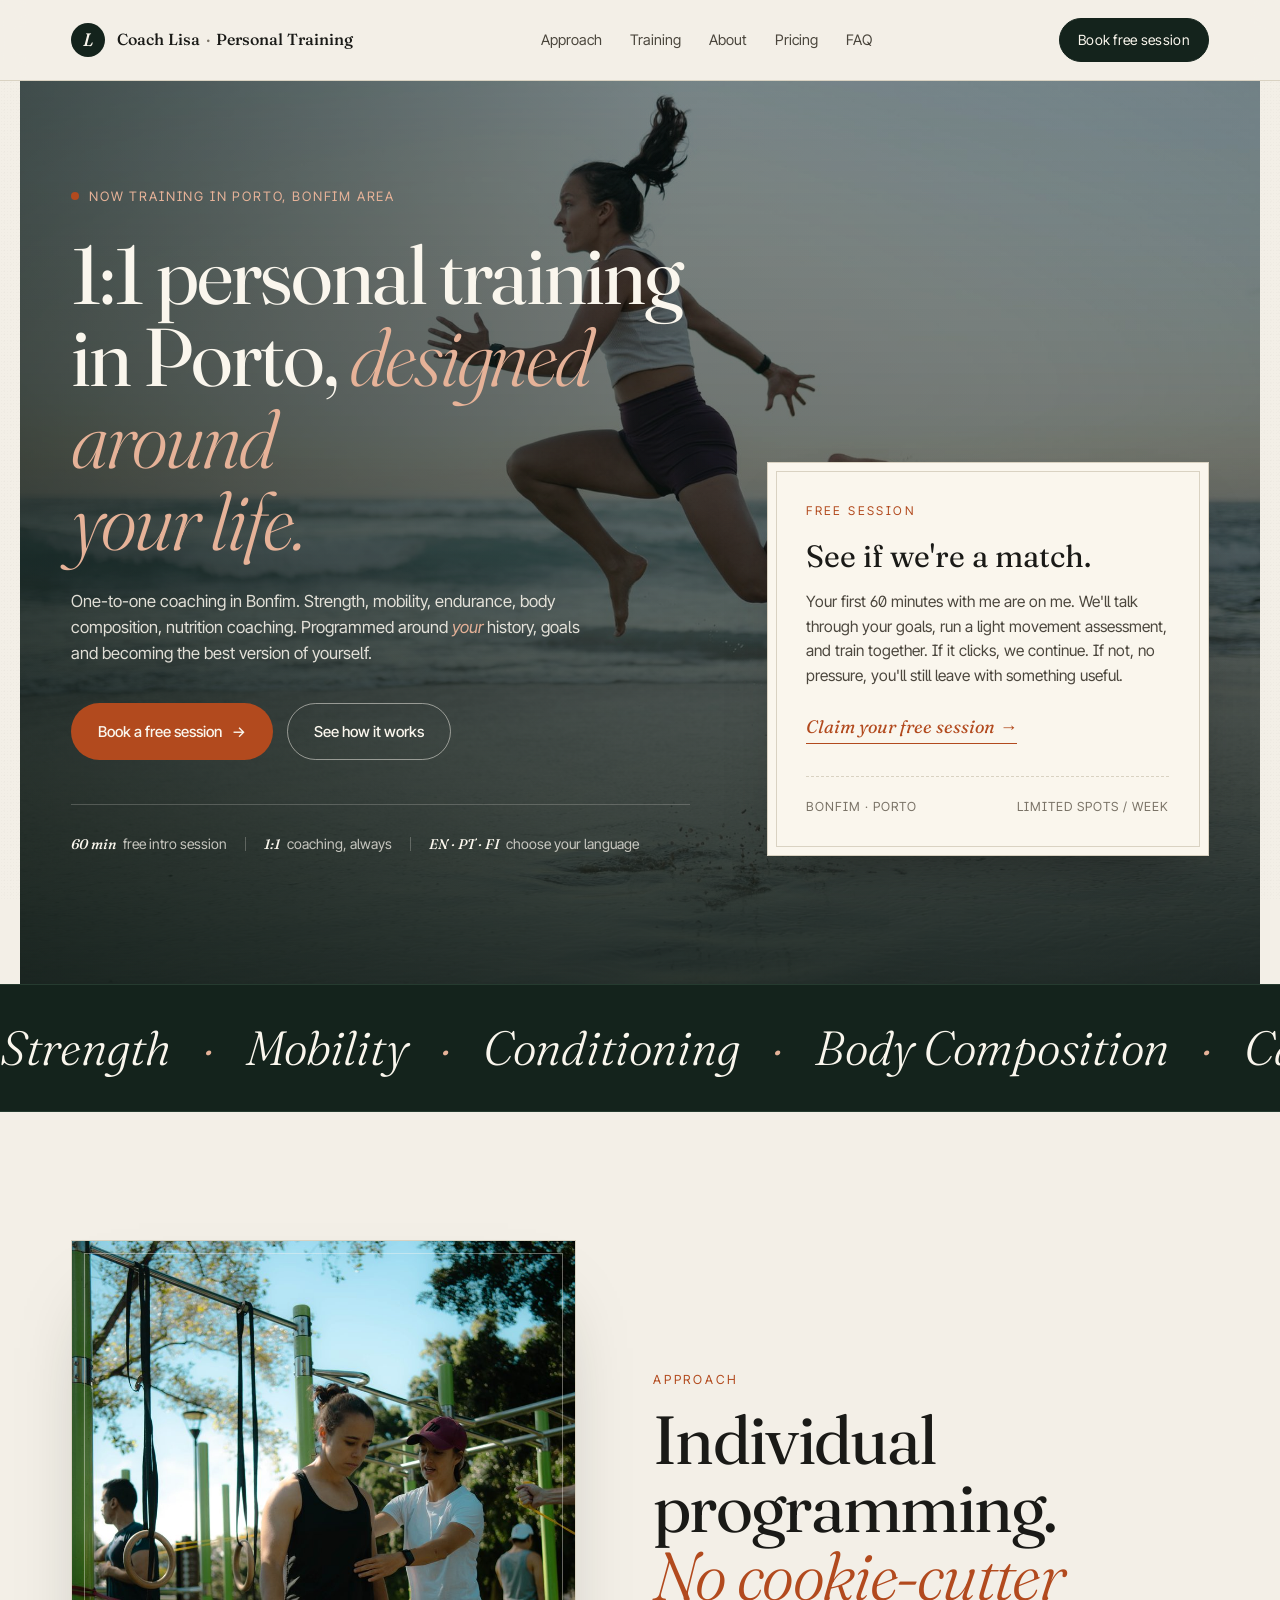
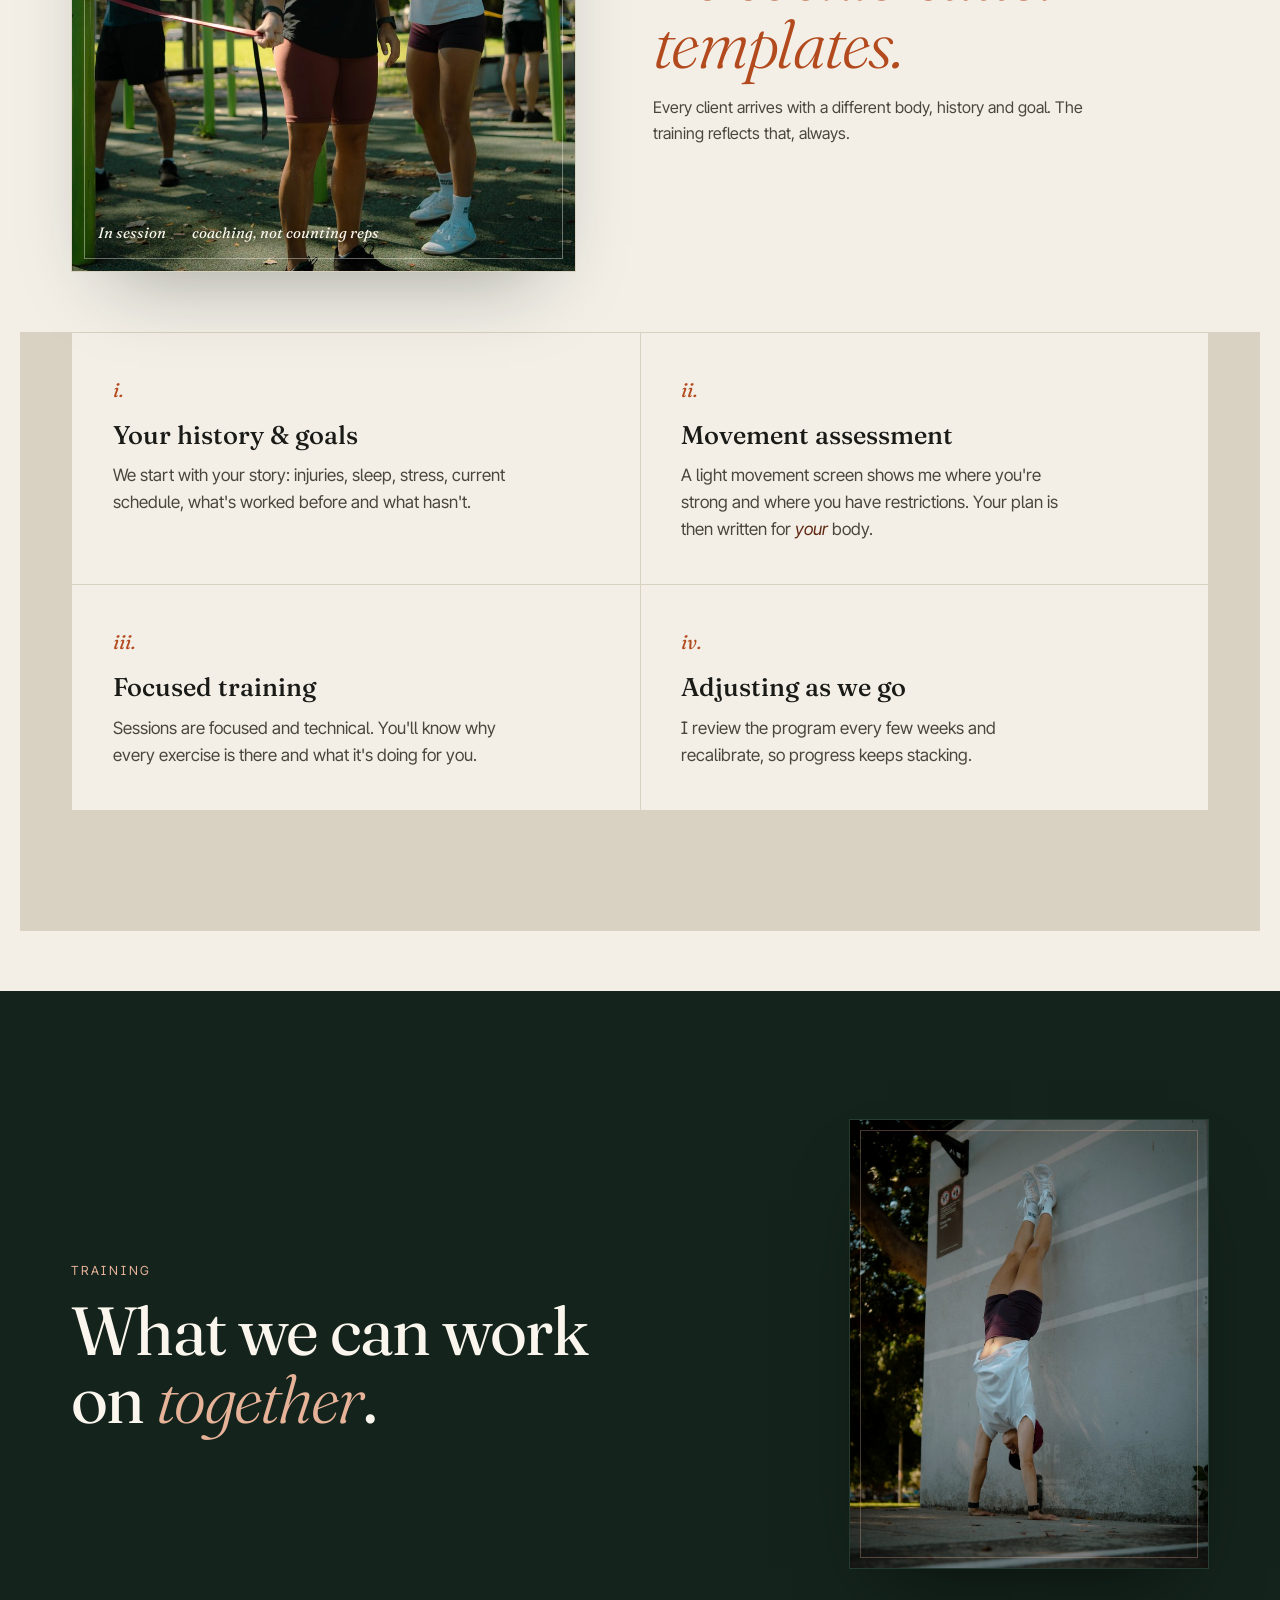
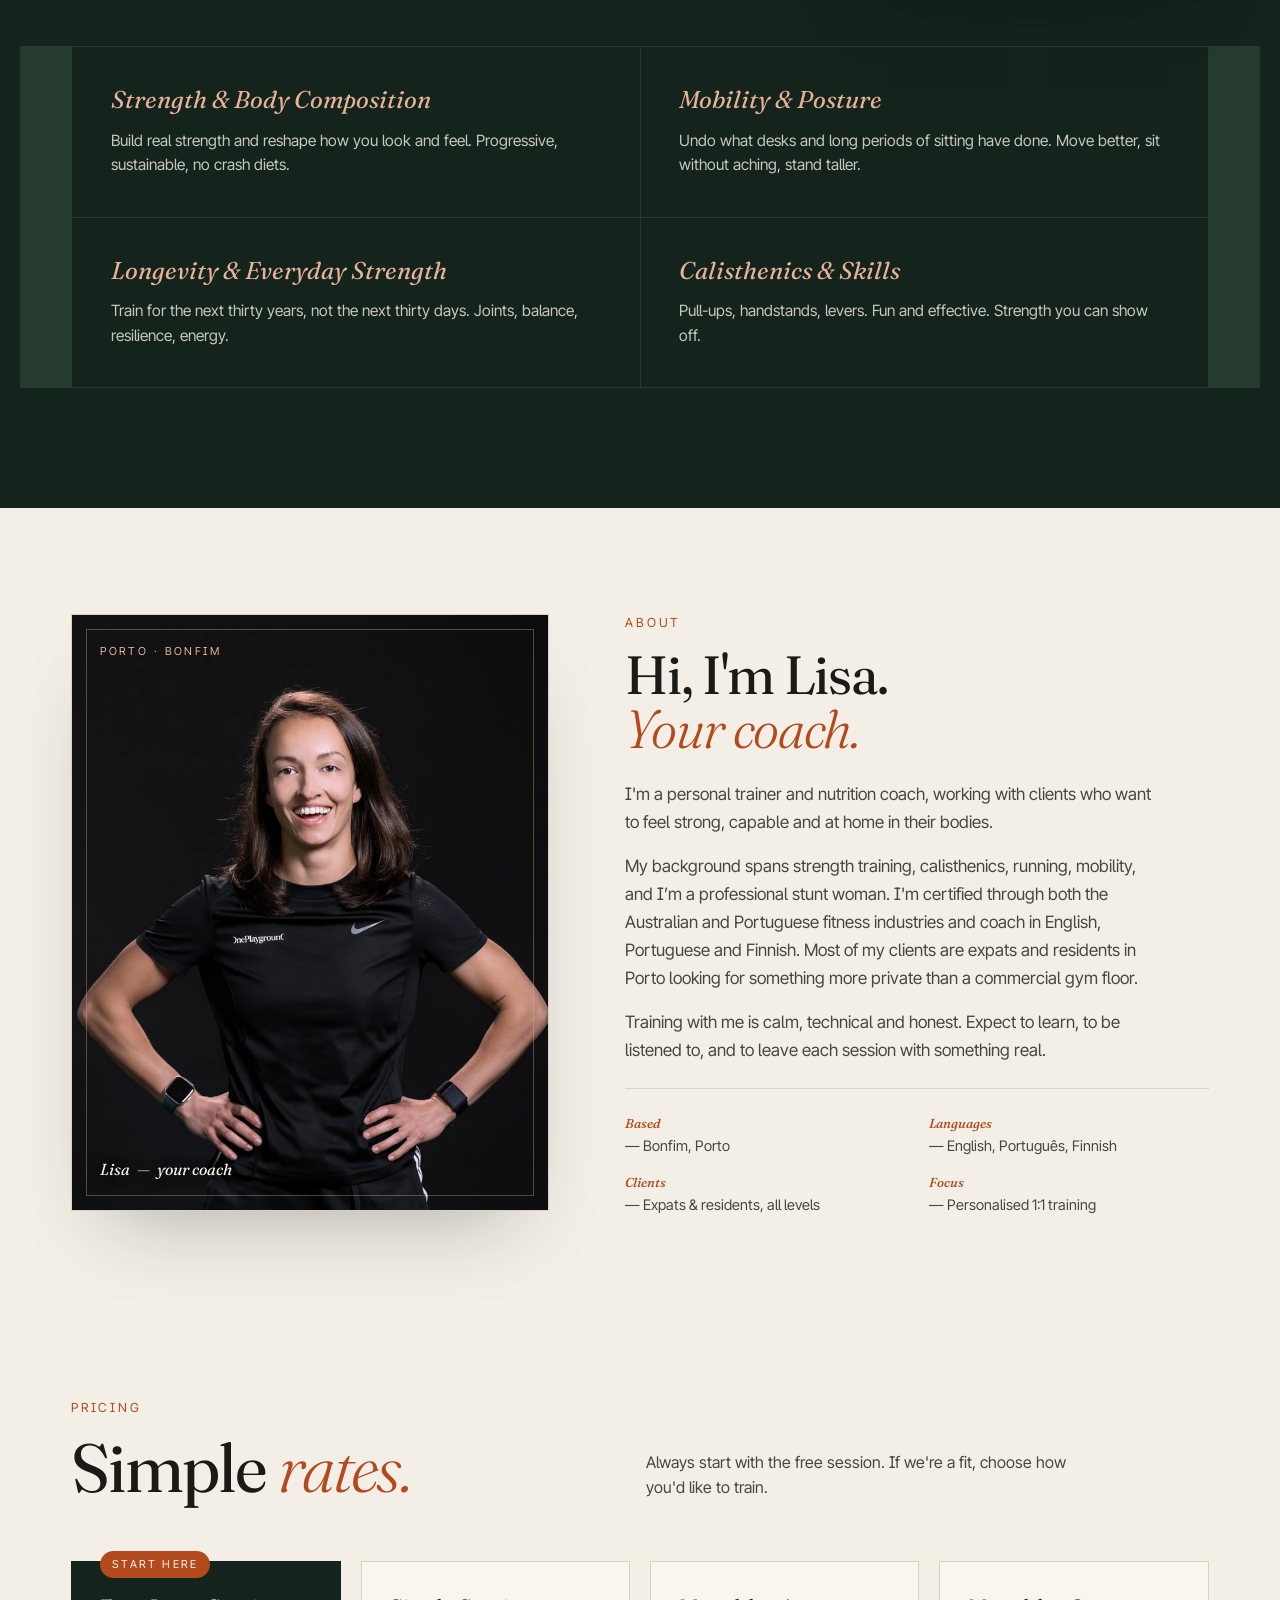
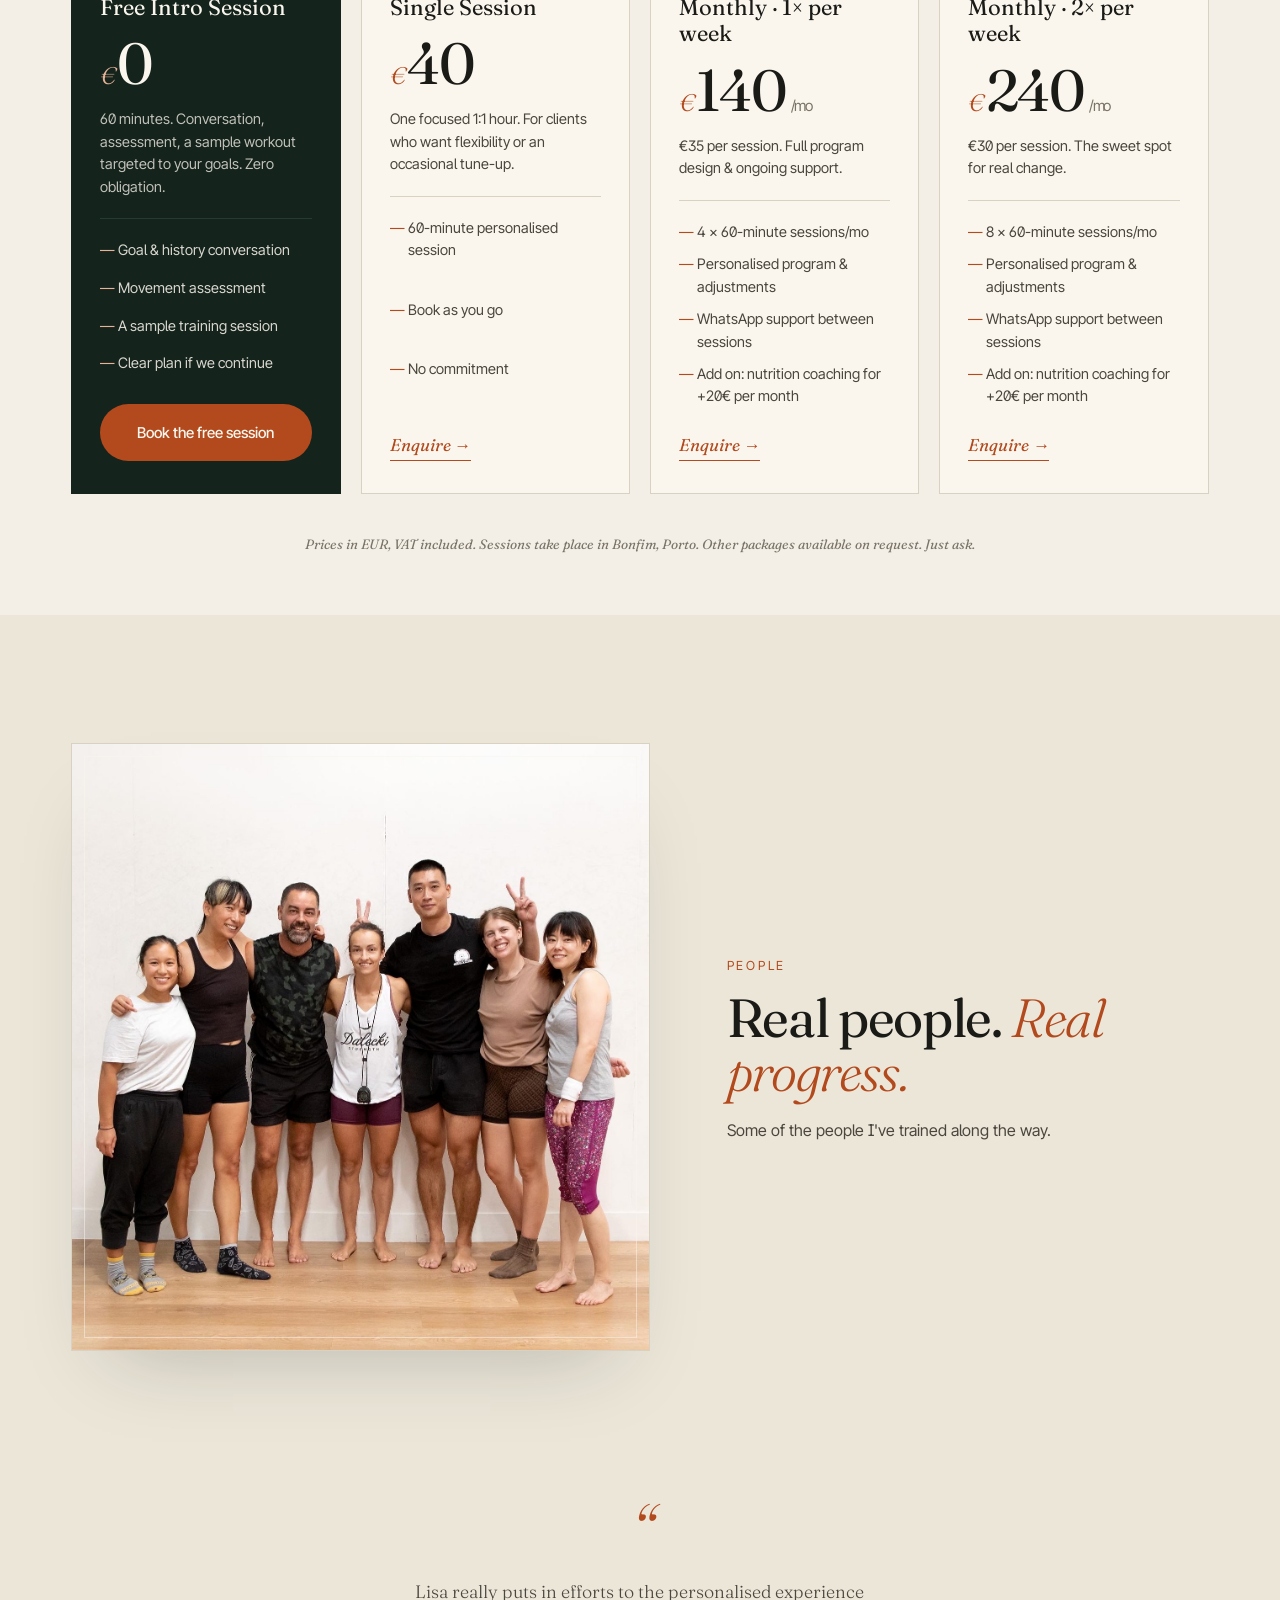
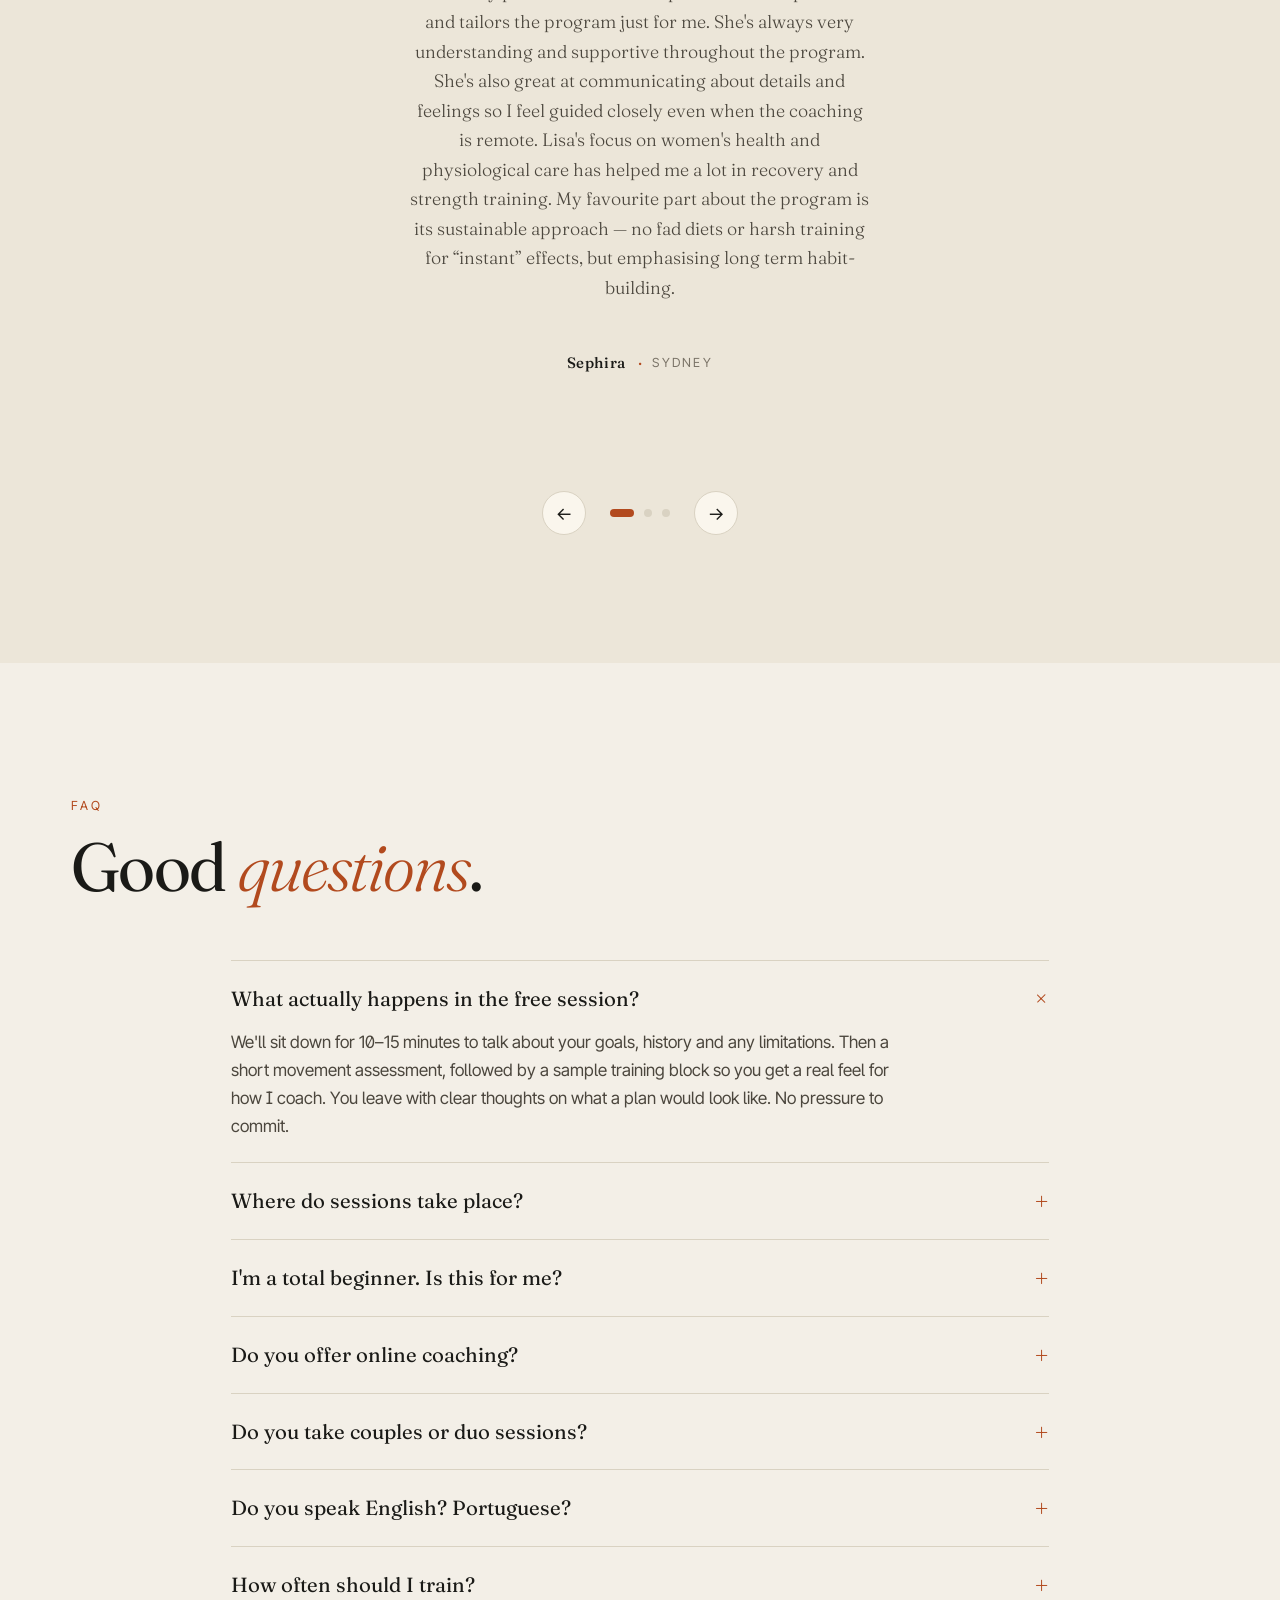
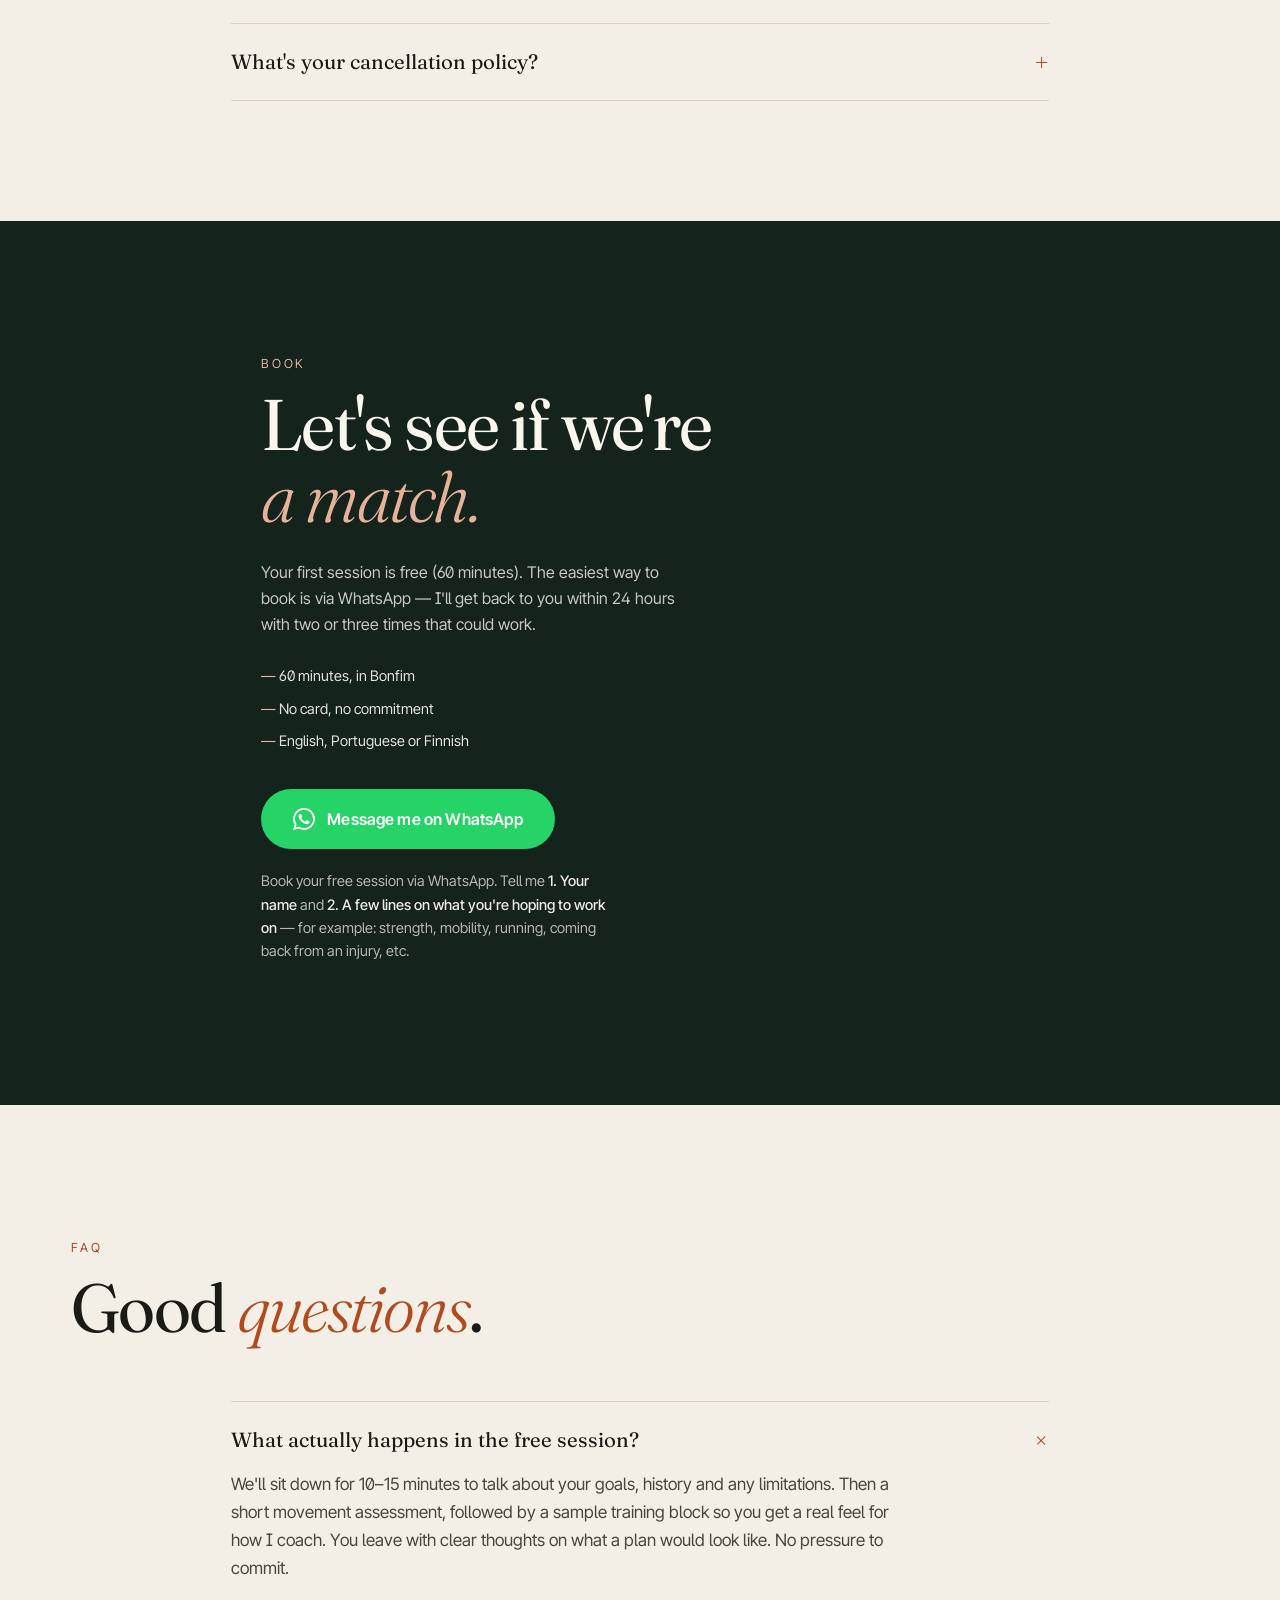
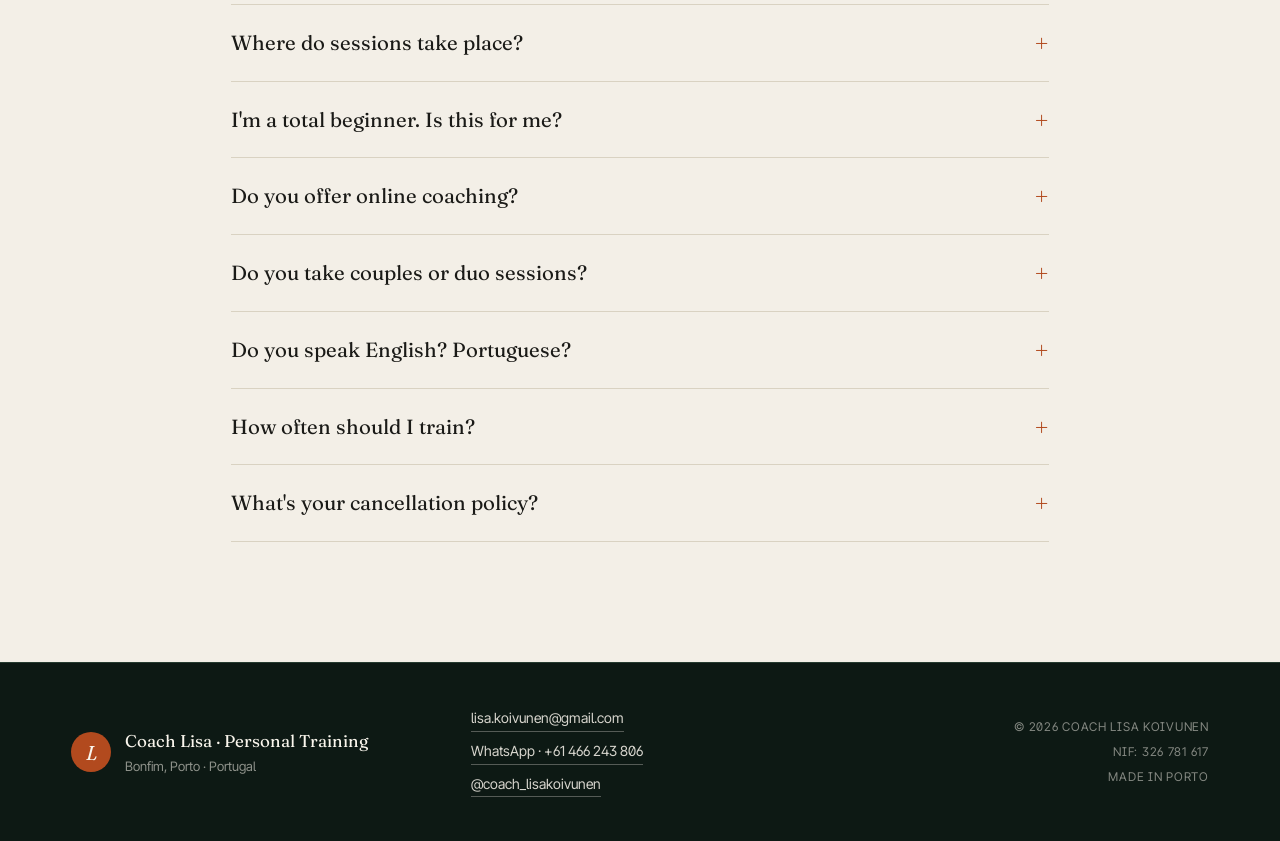
==== commit 0c1b89d9: "Update index.html" ====
--- a/index.html
+++ b/index.html
@@ -526,6 +526,51 @@
     </div>
   </section>
 
+  <!-- FAQ -->
+  <section class="faq" id="faq">
+    <div class="section__head">
+      <div>
+        <span class="section__kicker">FAQ</span>
+        <h2 class="section__title">Good <em>questions</em>.</h2>
+      </div>
+    </div>
+
+    <div class="faq__list">
+      <details class="faq__item" open>
+        <summary>What actually happens in the free session?</summary>
+        <p>We'll sit down for 10–15 minutes to talk about your goals, history and any limitations. Then a short movement assessment, followed by a sample training block so you get a real feel for how I coach. You leave with clear thoughts on what a plan would look like. No pressure to commit.</p>
+      </details>
+      <details class="faq__item">
+        <summary>Where do sessions take place?</summary>
+        <p>At a Personal Training studio with weight equipment in Bonfim/Campanhã, in Porto. Exact address and location details are shared once your free session is booked.</p>
+      </details>
+      <details class="faq__item">
+        <summary>I'm a total beginner. Is this for me?</summary>
+        <p>Yes. Many of my clients haven't trained seriously before, or are coming back after years away. Personal training is arguably <em>more</em> useful when you're starting. We get the foundations right so nothing hurts later.</p>
+      </details>
+      <details class="faq__item">
+        <summary>Do you offer online coaching?</summary>
+        <p>Yes. I can build you a personalised program delivered through my coaching app, or run live sessions over Zoom. Prices are adjusted accordingly. <a href="#book">Message me</a> for details.</p>
+      </details>
+      <details class="faq__item">
+        <summary>Do you take couples or duo sessions?</summary>
+        <p>Yes. Training with a partner or friend can be a great way to stay consistent and accountable. Duo sessions are programmed and priced per pair. Get in touch for current rates.</p>
+      </details>
+      <details class="faq__item">
+        <summary>Do you speak English? Portuguese?</summary>
+        <p>Both. Sessions can be in either English, Portuguese or Finnish.</p>
+      </details>
+      <details class="faq__item">
+        <summary>How often should I train?</summary>
+        <p>Most clients benefit most from 2 sessions per week. We'll decide together based on your goals, schedule, budget and what your body can recover from.</p>
+      </details>
+      <details class="faq__item">
+        <summary>What's your cancellation policy?</summary>
+        <p>Cancellations or reschedules with at least 24 hours' notice are free. Later than that, the session is charged.</p>
+      </details>
+    </div>
+  </section>
+  
   <!-- FOOTER -->
   <footer class="foot">
     <div class="foot__inner">
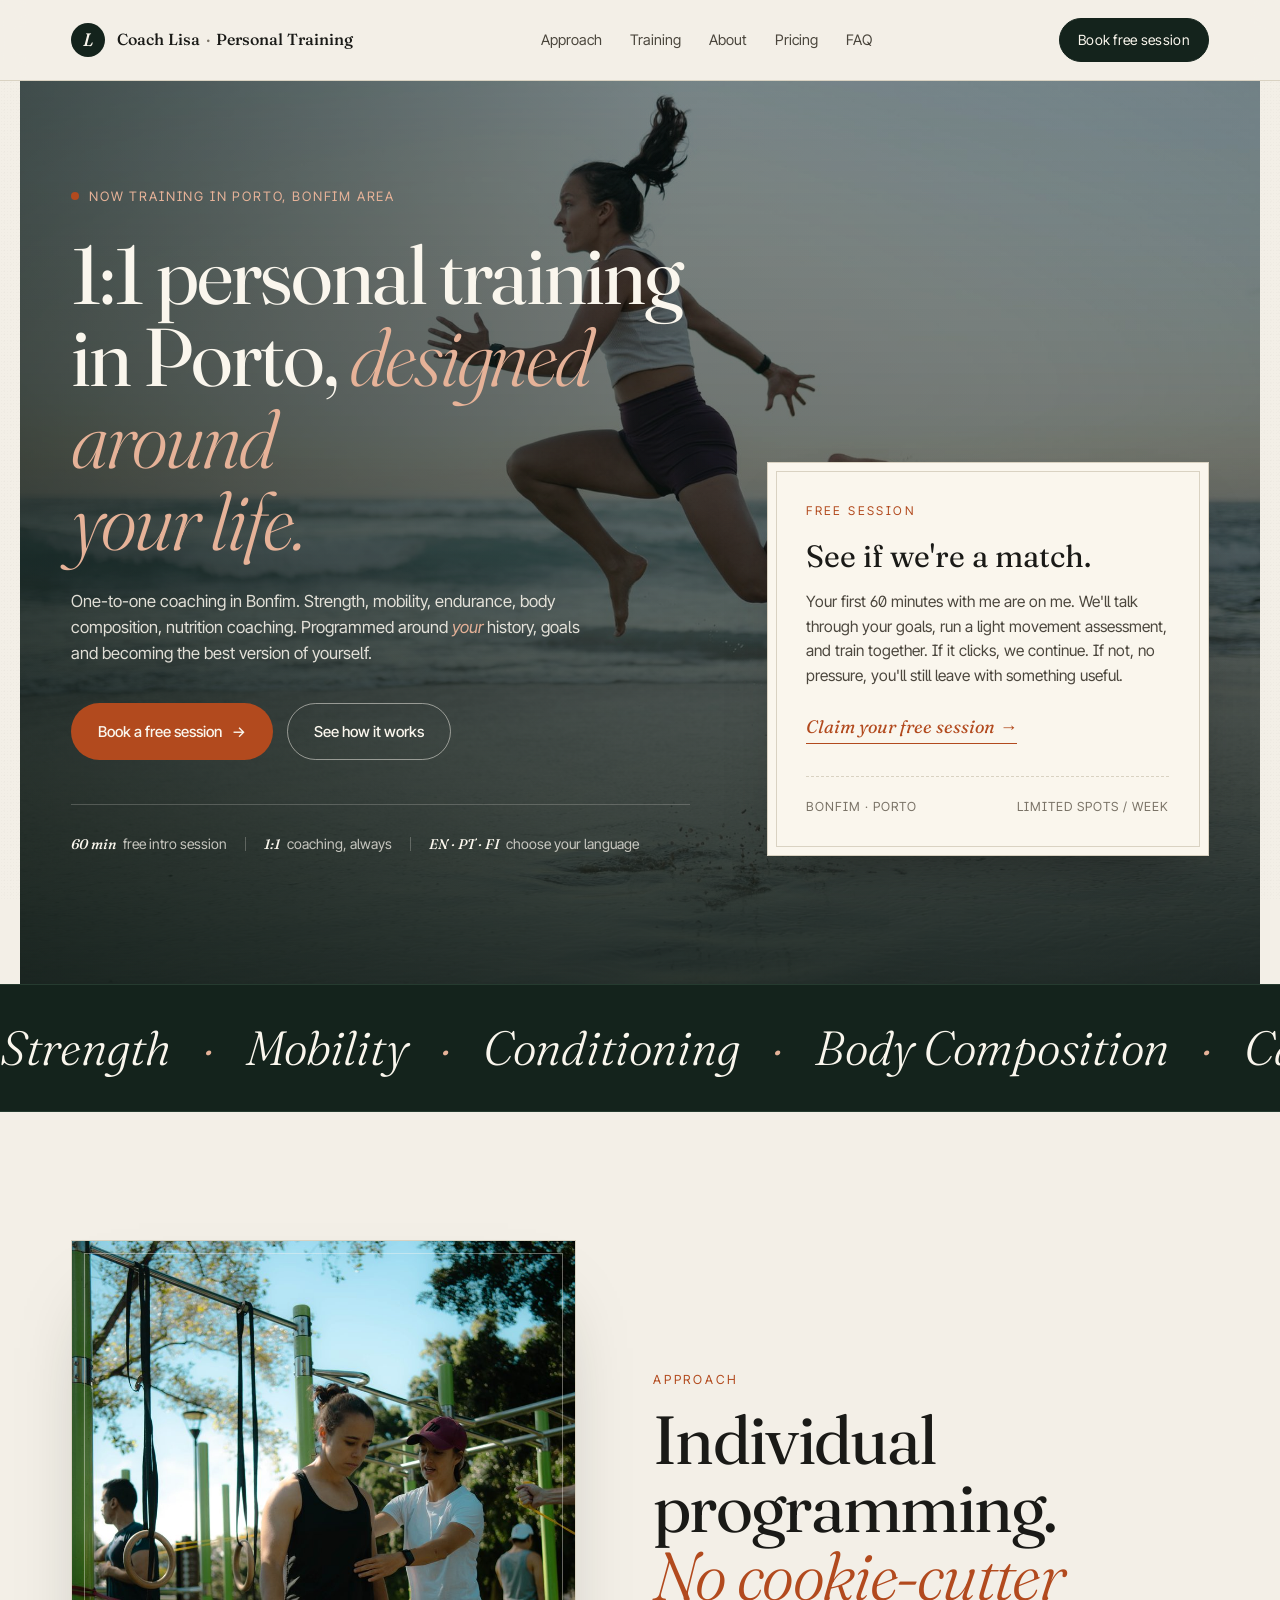
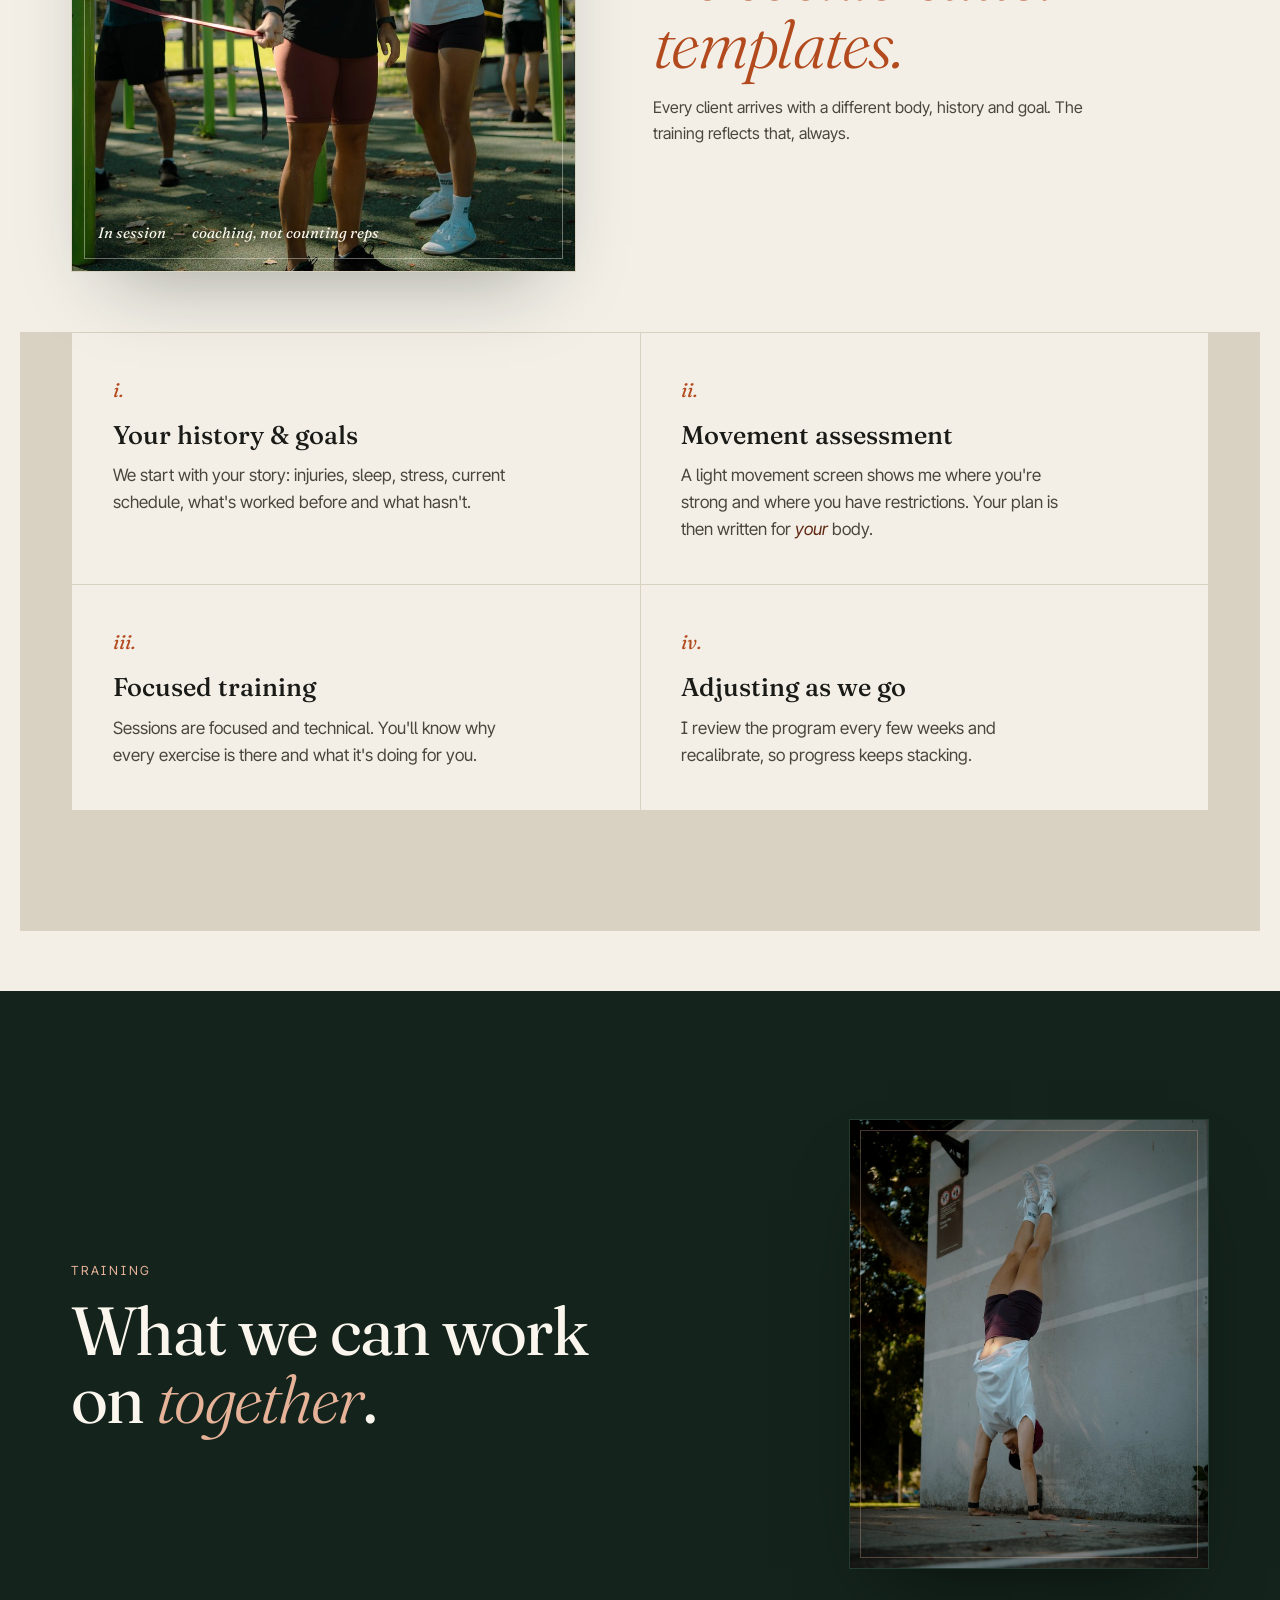
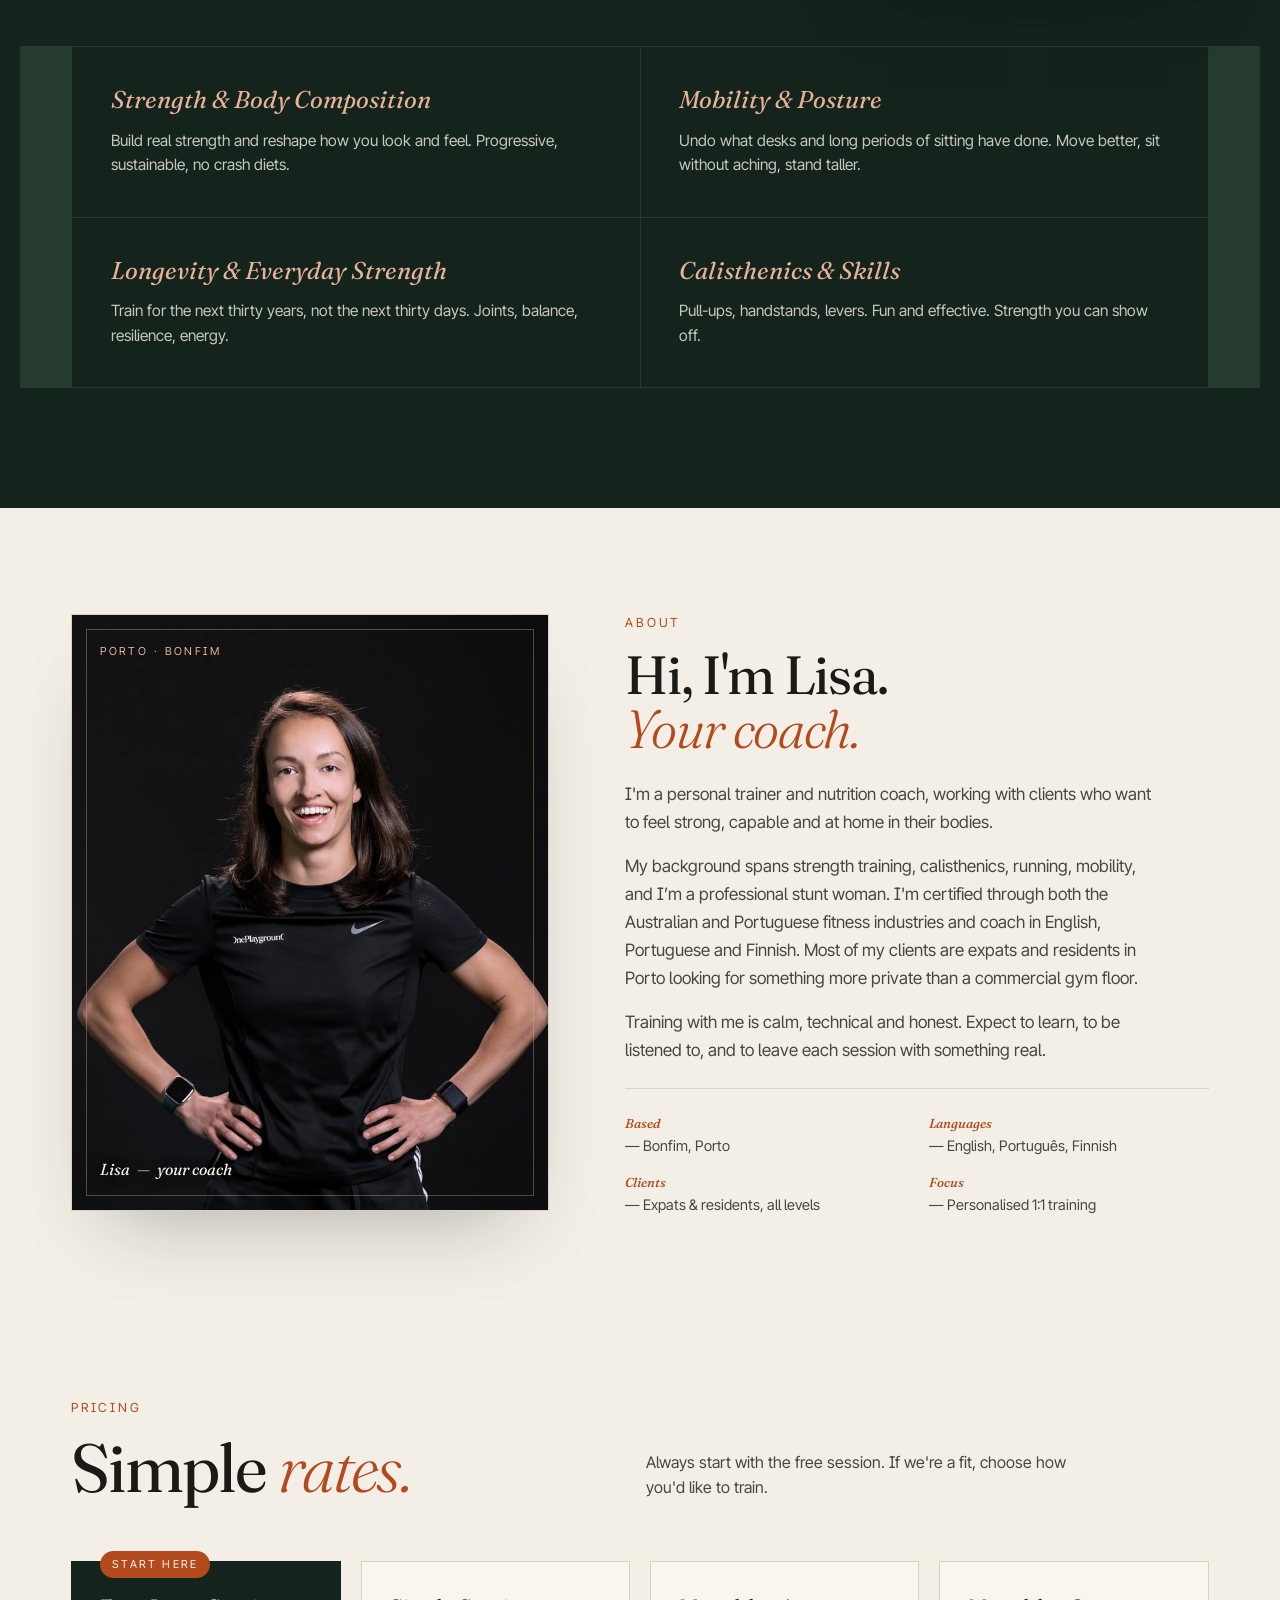
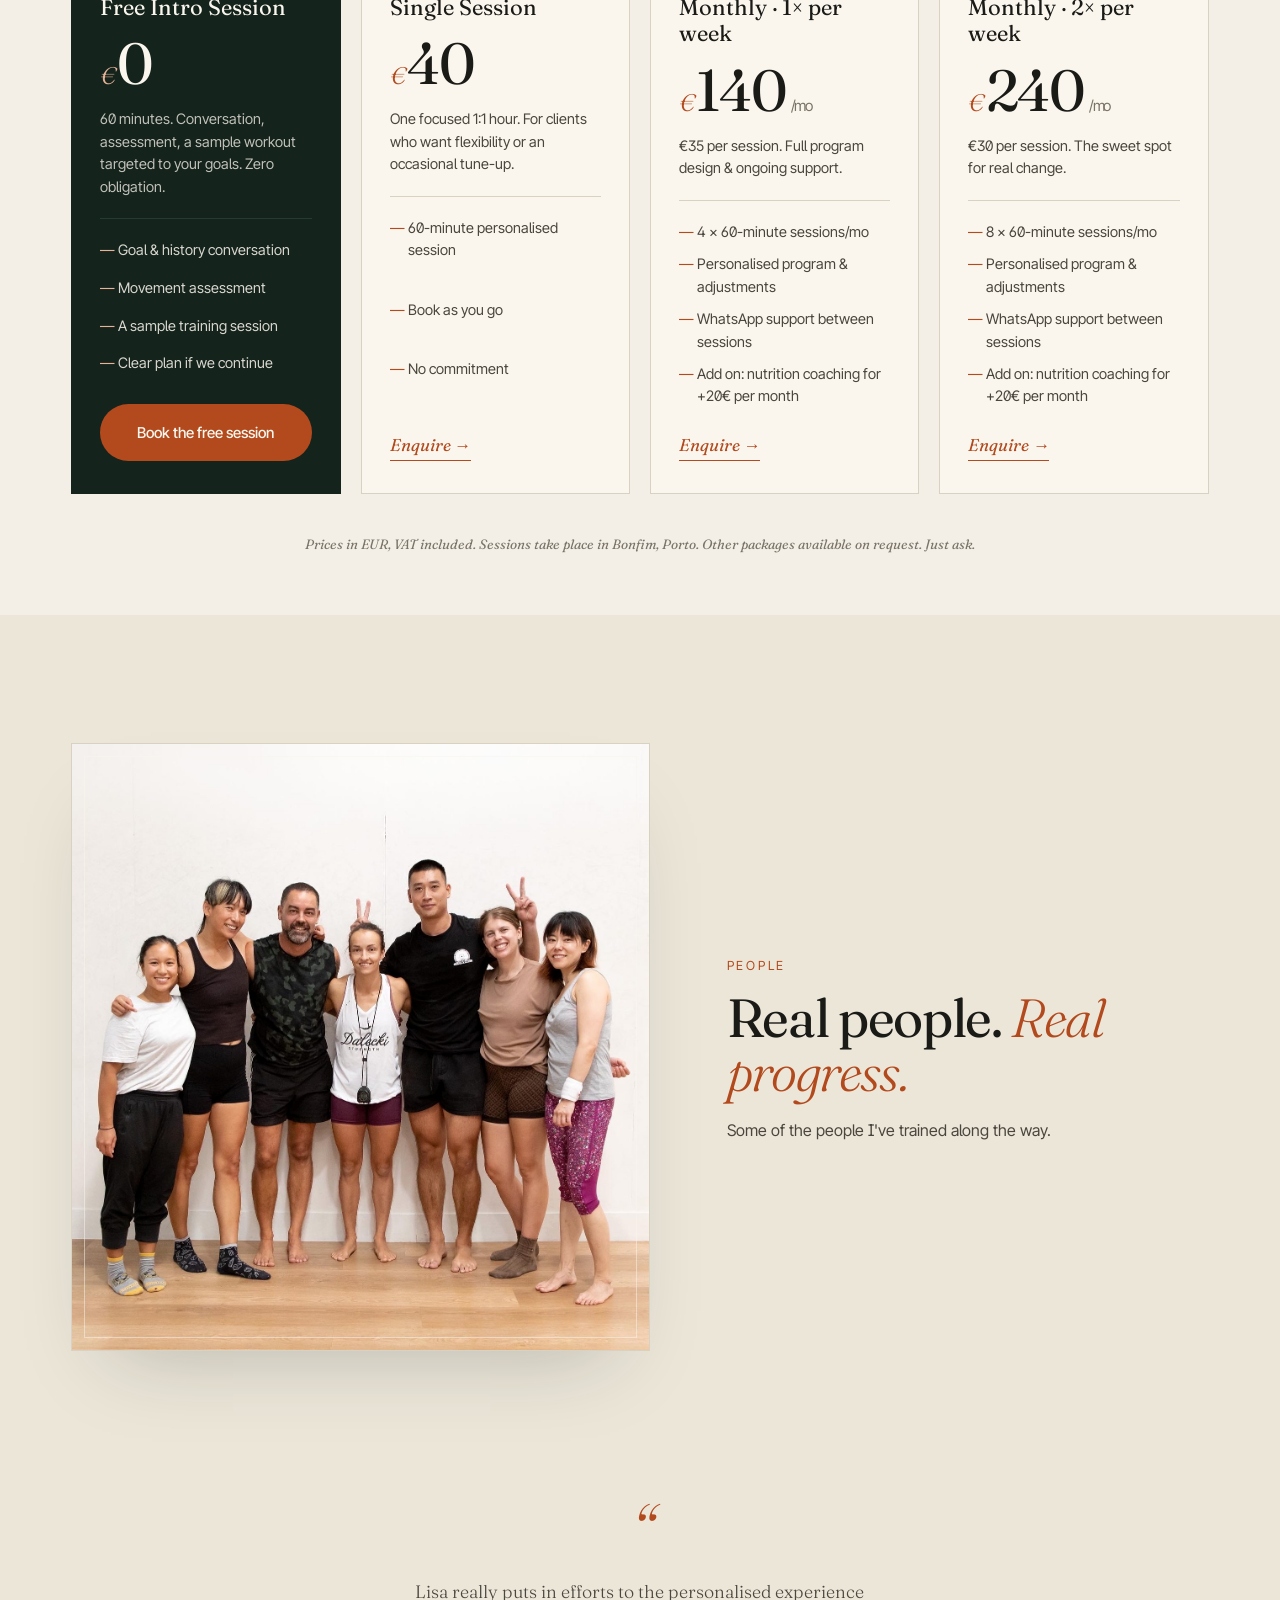
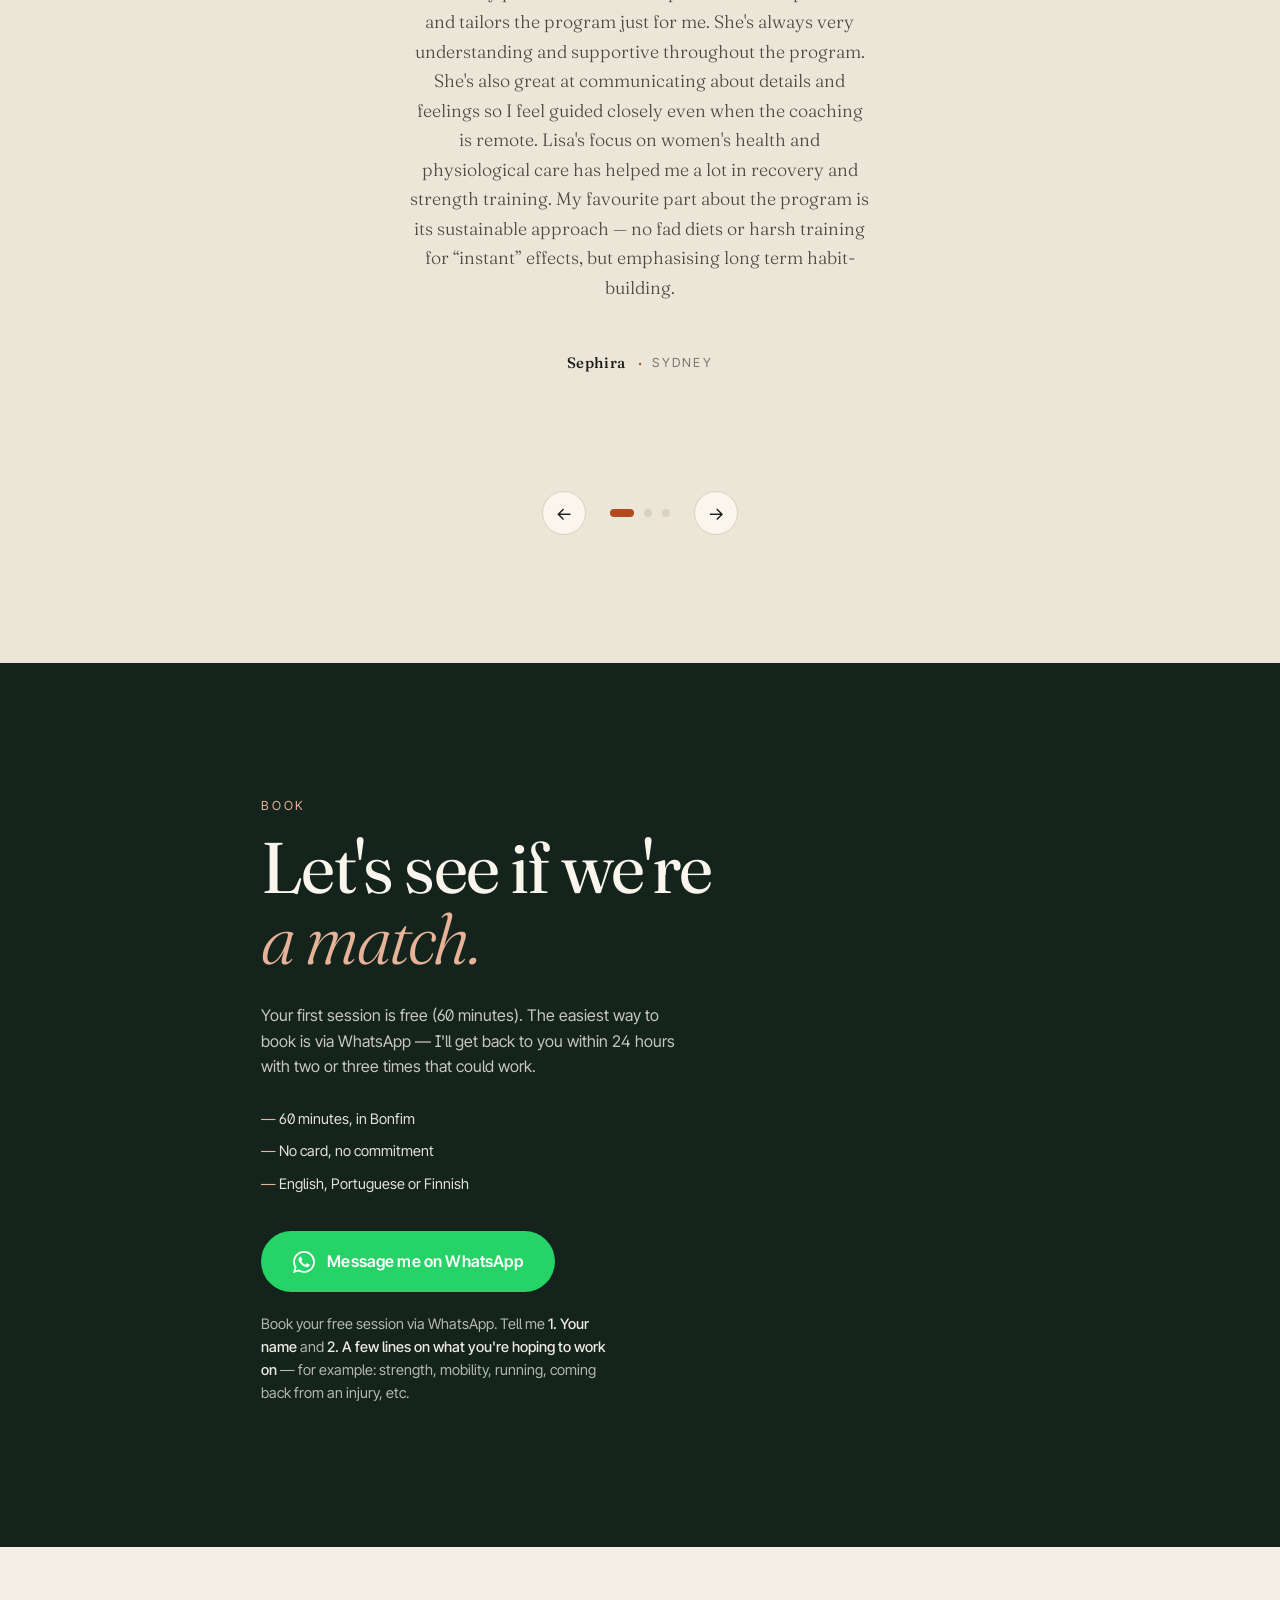
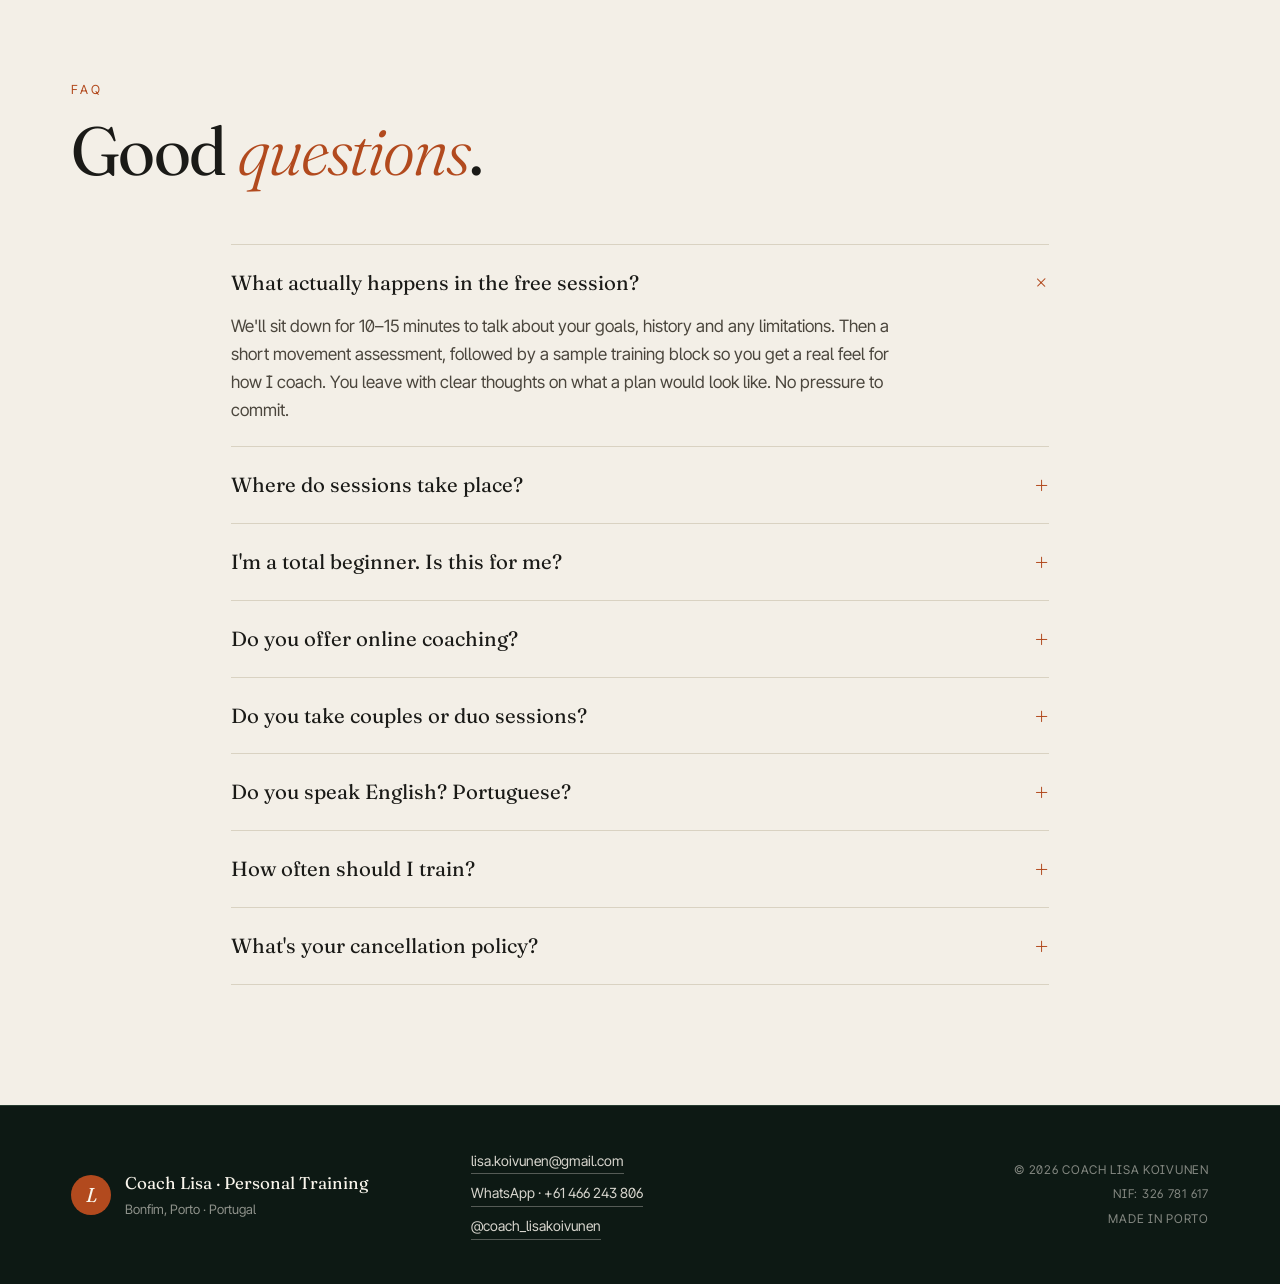
==== commit afc38f00: "Update index.html" ====
--- a/index.html
+++ b/index.html
@@ -445,51 +445,6 @@
           <span aria-hidden="true">→</span>
         </button>
       </div>
-    </div>
-  </section>
-
-  <!-- FAQ -->
-  <section class="faq" id="faq">
-    <div class="section__head">
-      <div>
-        <span class="section__kicker">FAQ</span>
-        <h2 class="section__title">Good <em>questions</em>.</h2>
-      </div>
-    </div>
-
-    <div class="faq__list">
-      <details class="faq__item" open>
-        <summary>What actually happens in the free session?</summary>
-        <p>We'll sit down for 10–15 minutes to talk about your goals, history and any limitations. Then a short movement assessment, followed by a sample training block so you get a real feel for how I coach. You leave with clear thoughts on what a plan would look like. No pressure to commit.</p>
-      </details>
-      <details class="faq__item">
-        <summary>Where do sessions take place?</summary>
-        <p>At a Personal Training studio with weight equipment in Bonfim/Campanhã, in Porto. Exact address and location details are shared once your free session is booked.</p>
-      </details>
-      <details class="faq__item">
-        <summary>I'm a total beginner. Is this for me?</summary>
-        <p>Yes. Many of my clients haven't trained seriously before, or are coming back after years away. Personal training is arguably <em>more</em> useful when you're starting. We get the foundations right so nothing hurts later.</p>
-      </details>
-      <details class="faq__item">
-        <summary>Do you offer online coaching?</summary>
-        <p>Yes. I can build you a personalised program delivered through my coaching app, or run live sessions over Zoom. Prices are adjusted accordingly. <a href="#book">Message me</a> for details.</p>
-      </details>
-      <details class="faq__item">
-        <summary>Do you take couples or duo sessions?</summary>
-        <p>Yes. Training with a partner or friend can be a great way to stay consistent and accountable. Duo sessions are programmed and priced per pair. Get in touch for current rates.</p>
-      </details>
-      <details class="faq__item">
-        <summary>Do you speak English? Portuguese?</summary>
-        <p>Both. Sessions can be in either English, Portuguese or Finnish.</p>
-      </details>
-      <details class="faq__item">
-        <summary>How often should I train?</summary>
-        <p>Most clients benefit most from 2 sessions per week. We'll decide together based on your goals, schedule, budget and what your body can recover from.</p>
-      </details>
-      <details class="faq__item">
-        <summary>What's your cancellation policy?</summary>
-        <p>Cancellations or reschedules with at least 24 hours' notice are free. Later than that, the session is charged.</p>
-      </details>
     </div>
   </section>
 
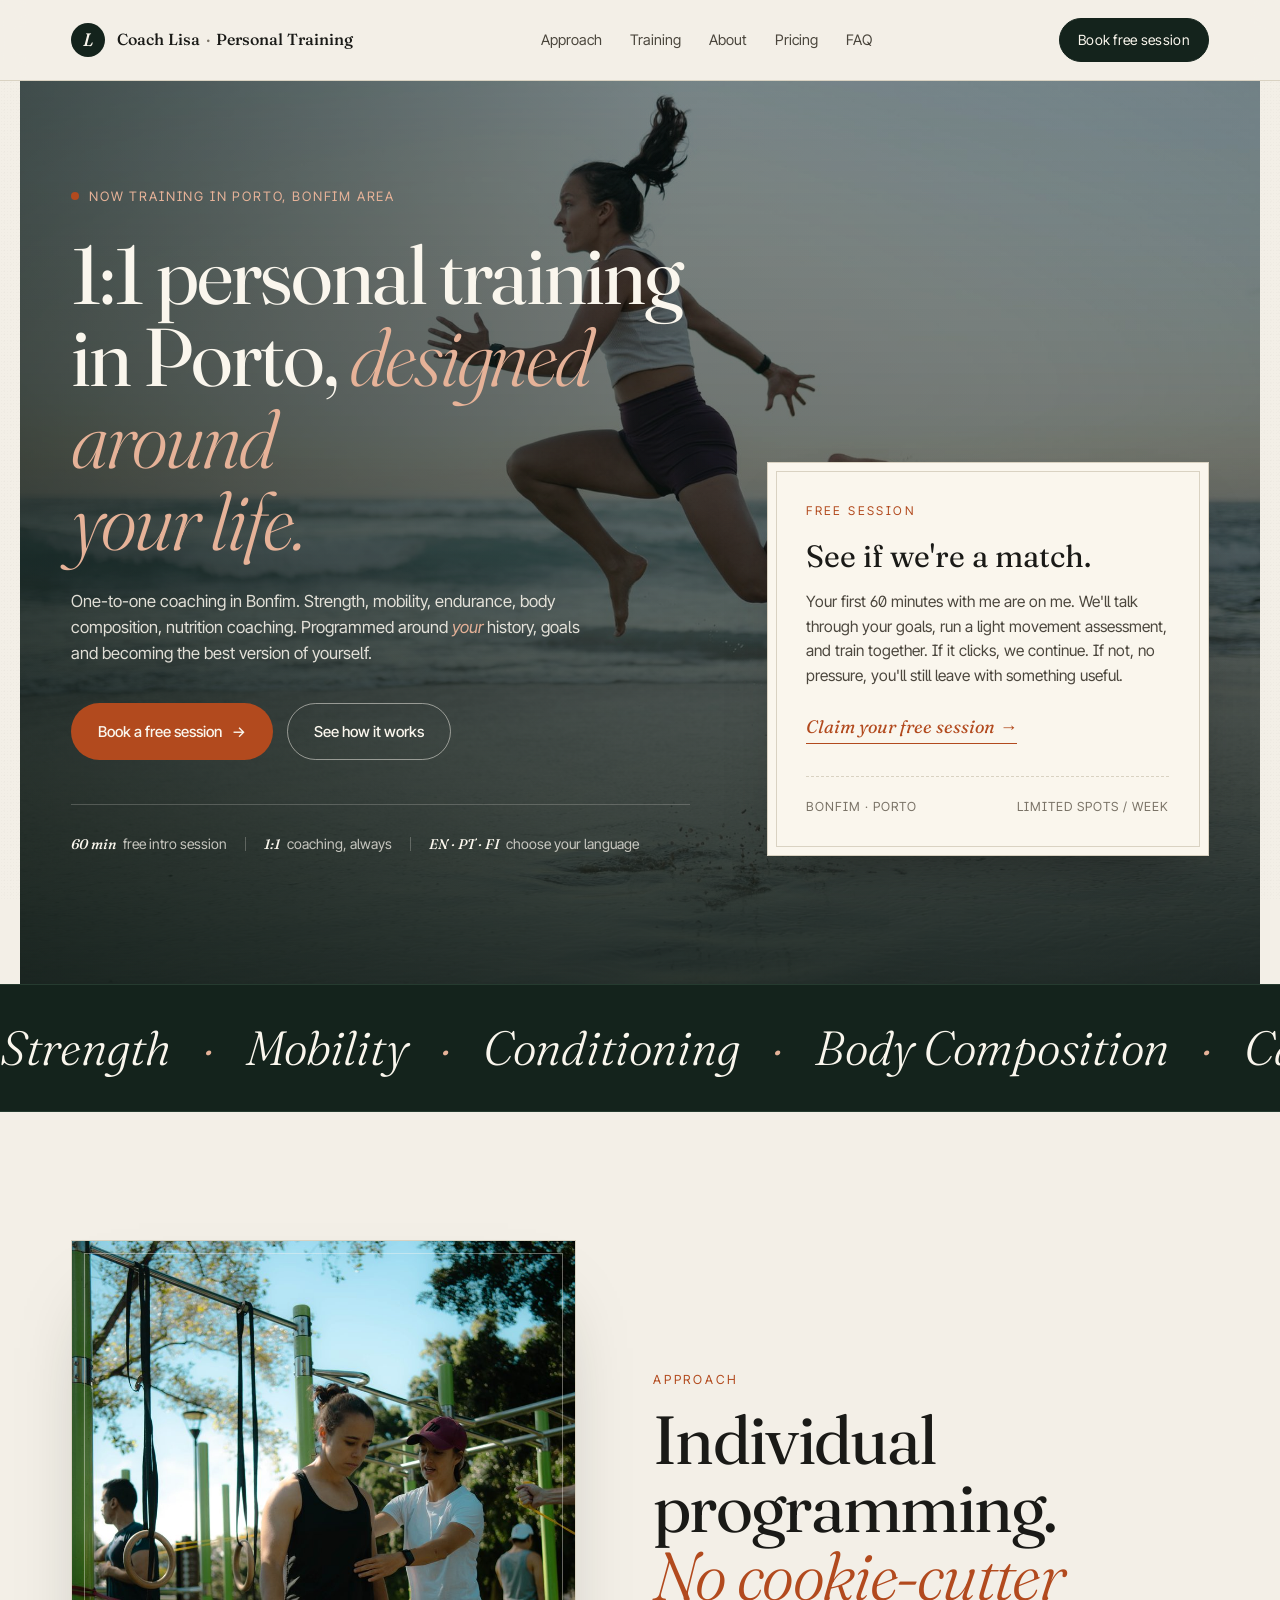
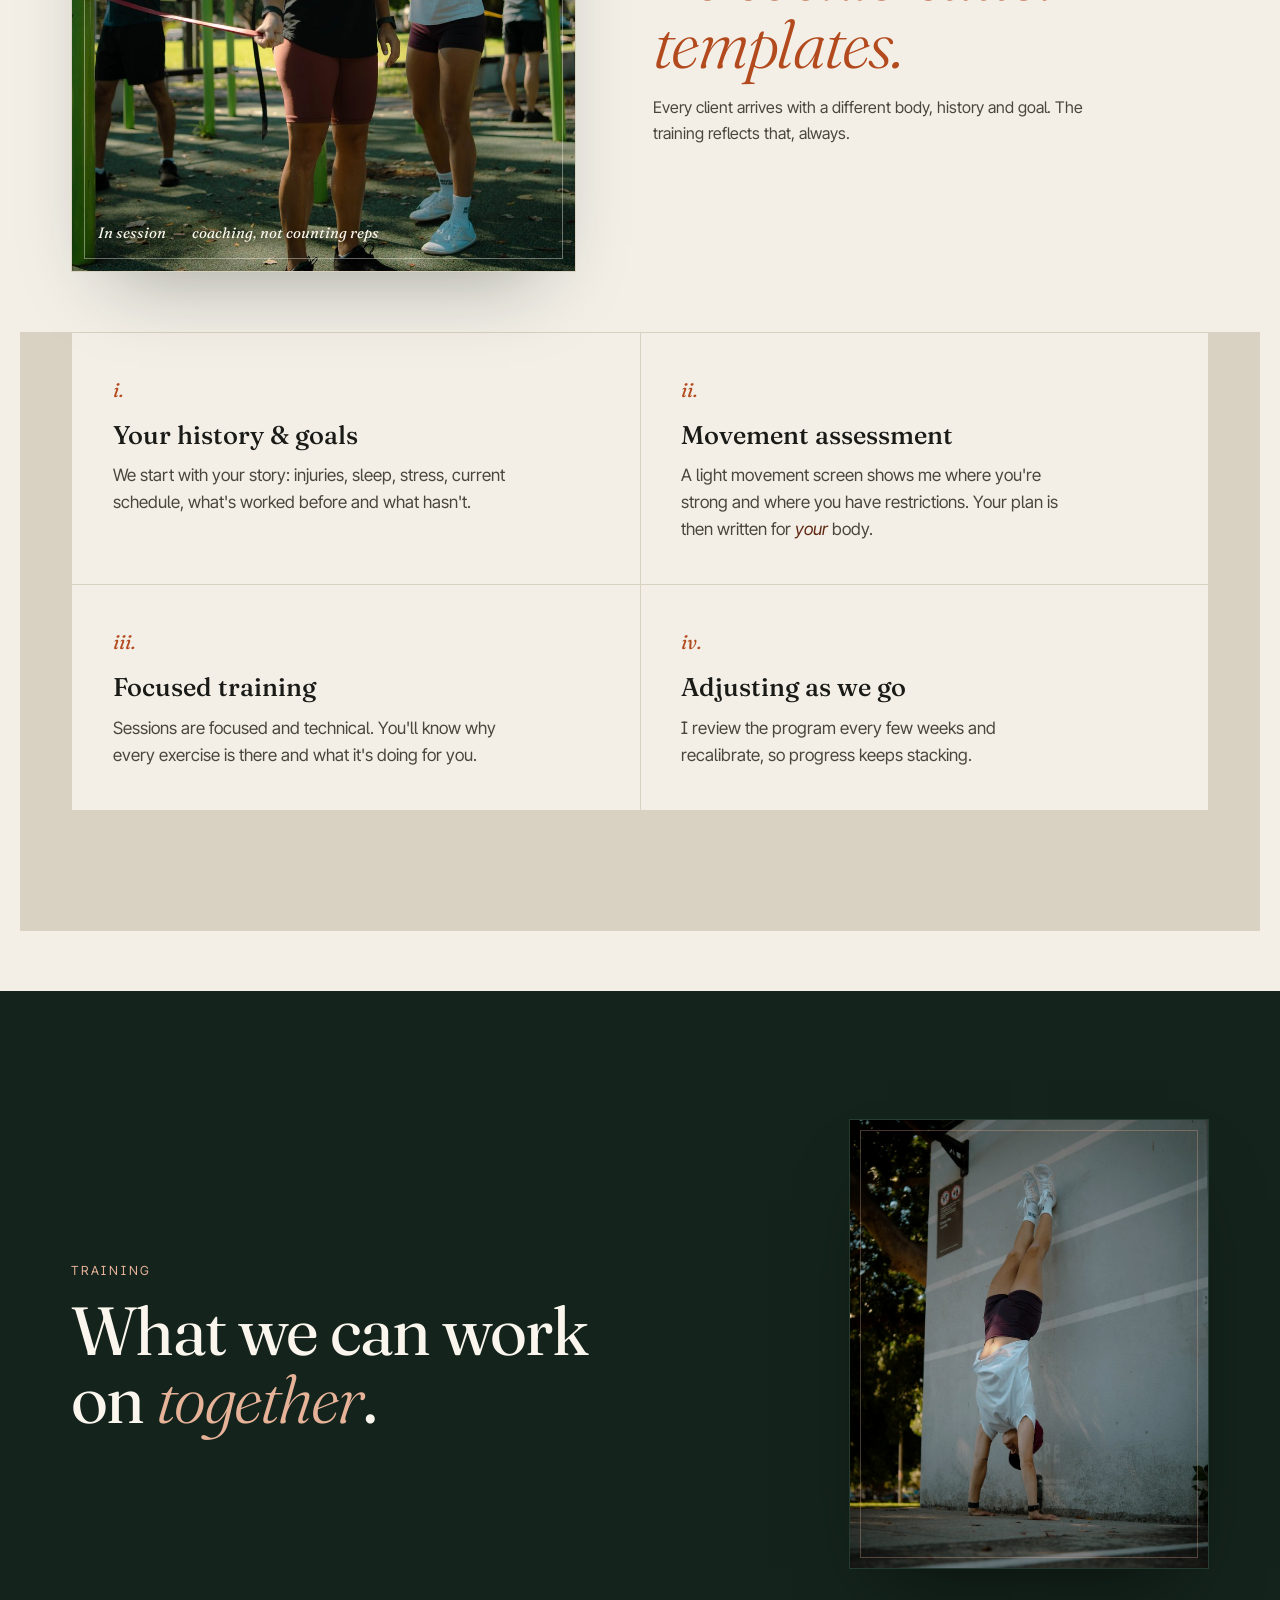
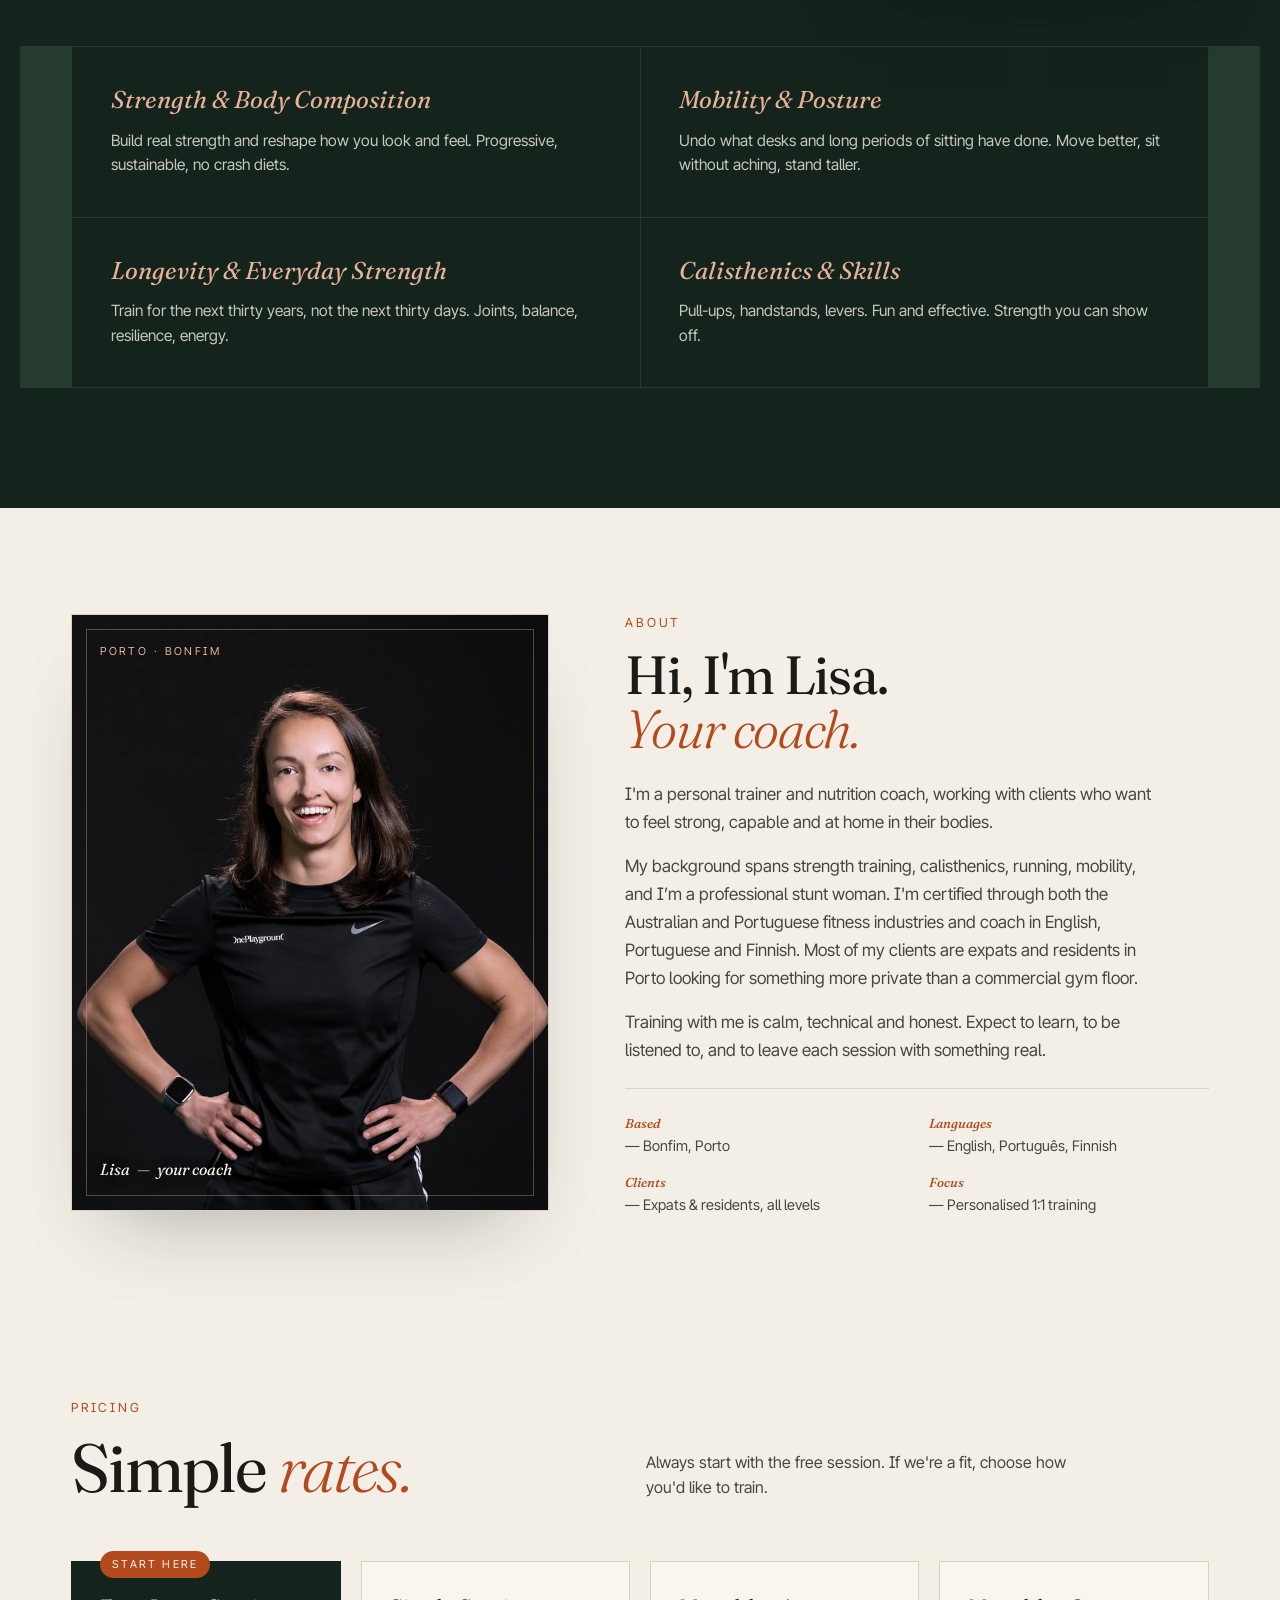
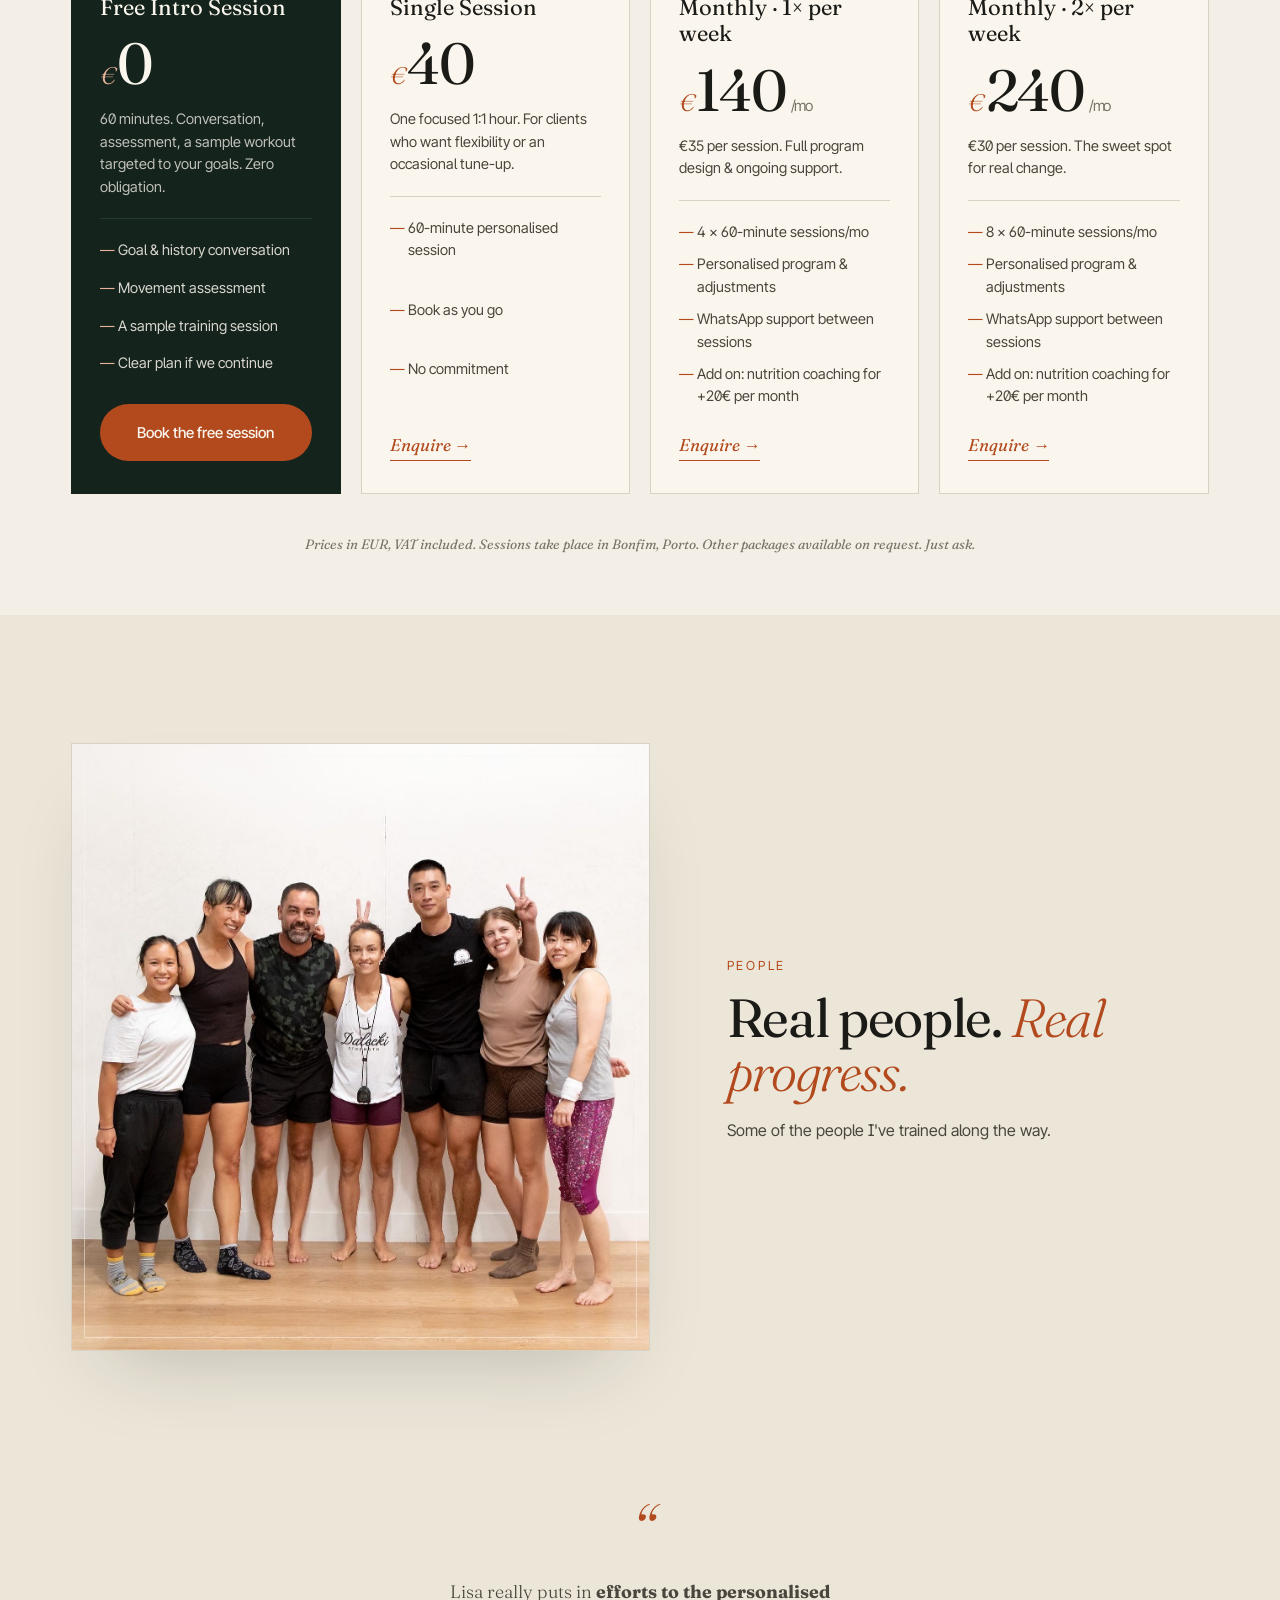
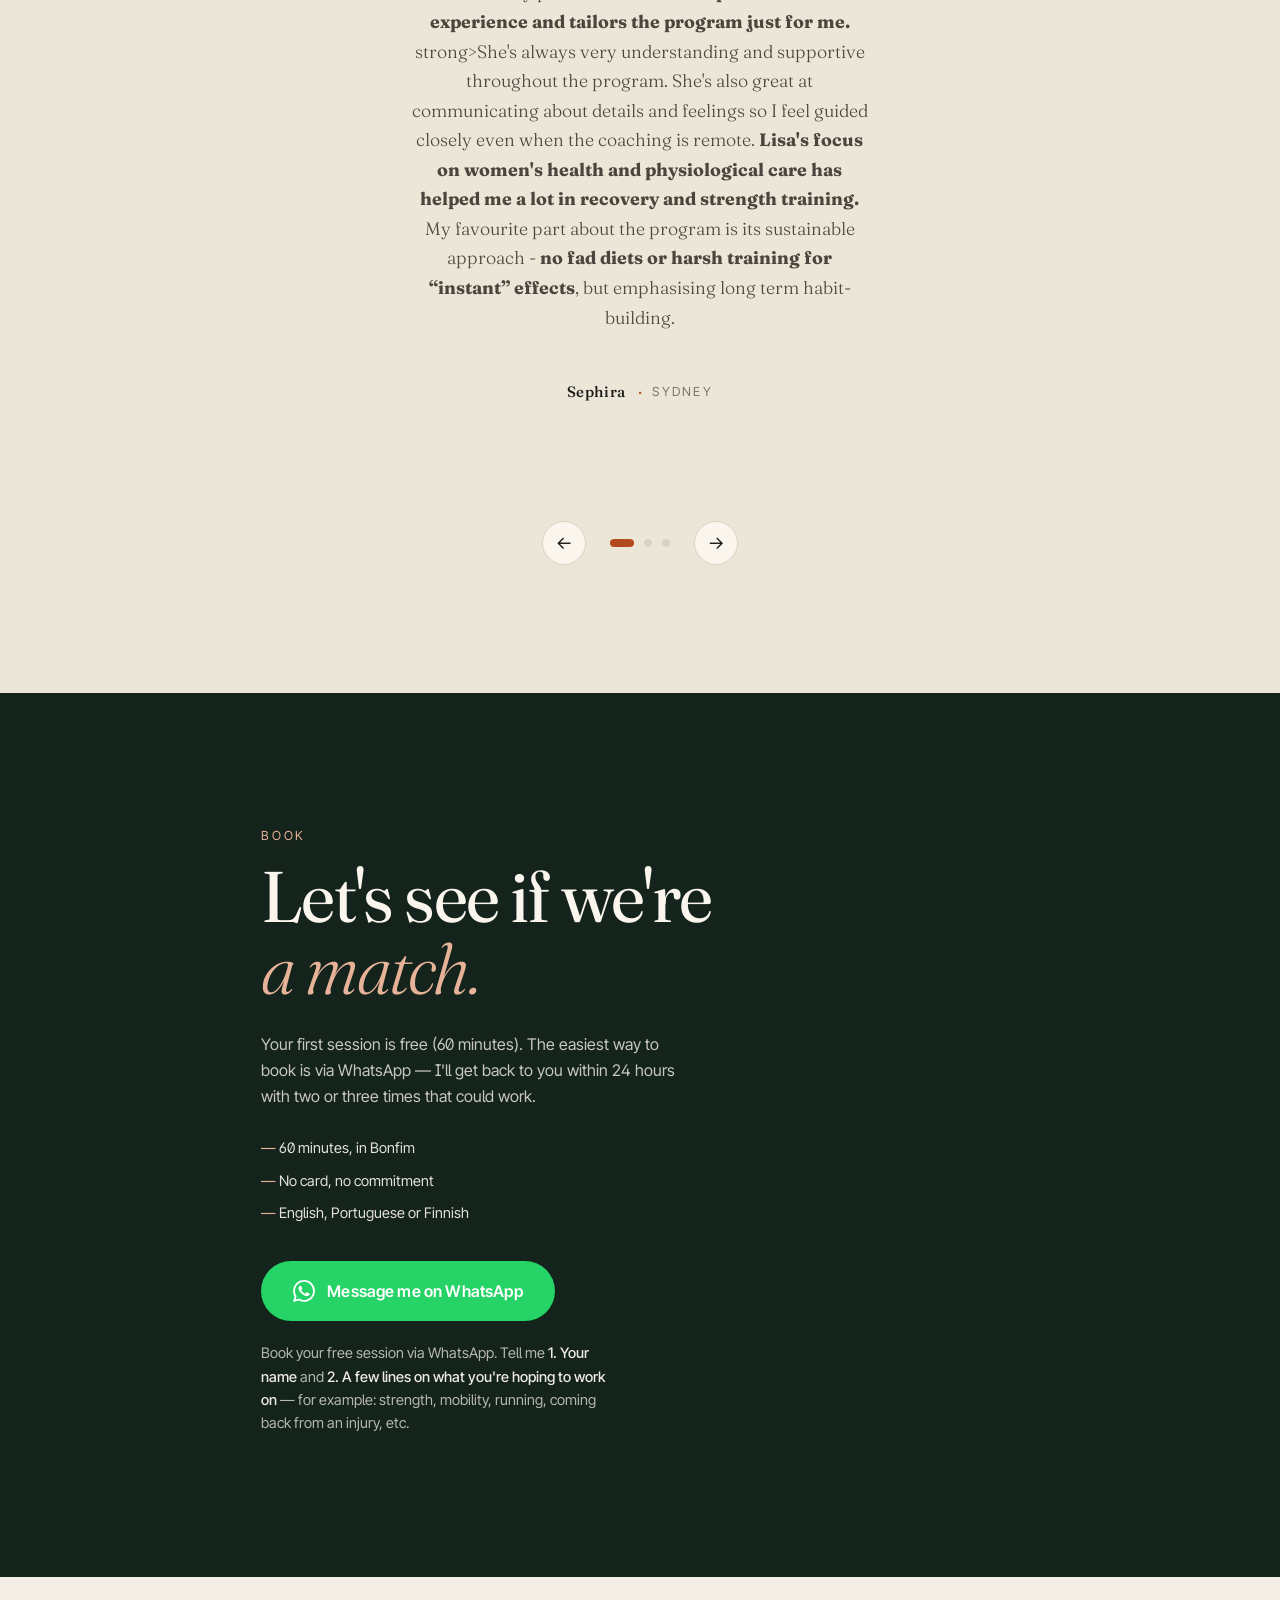
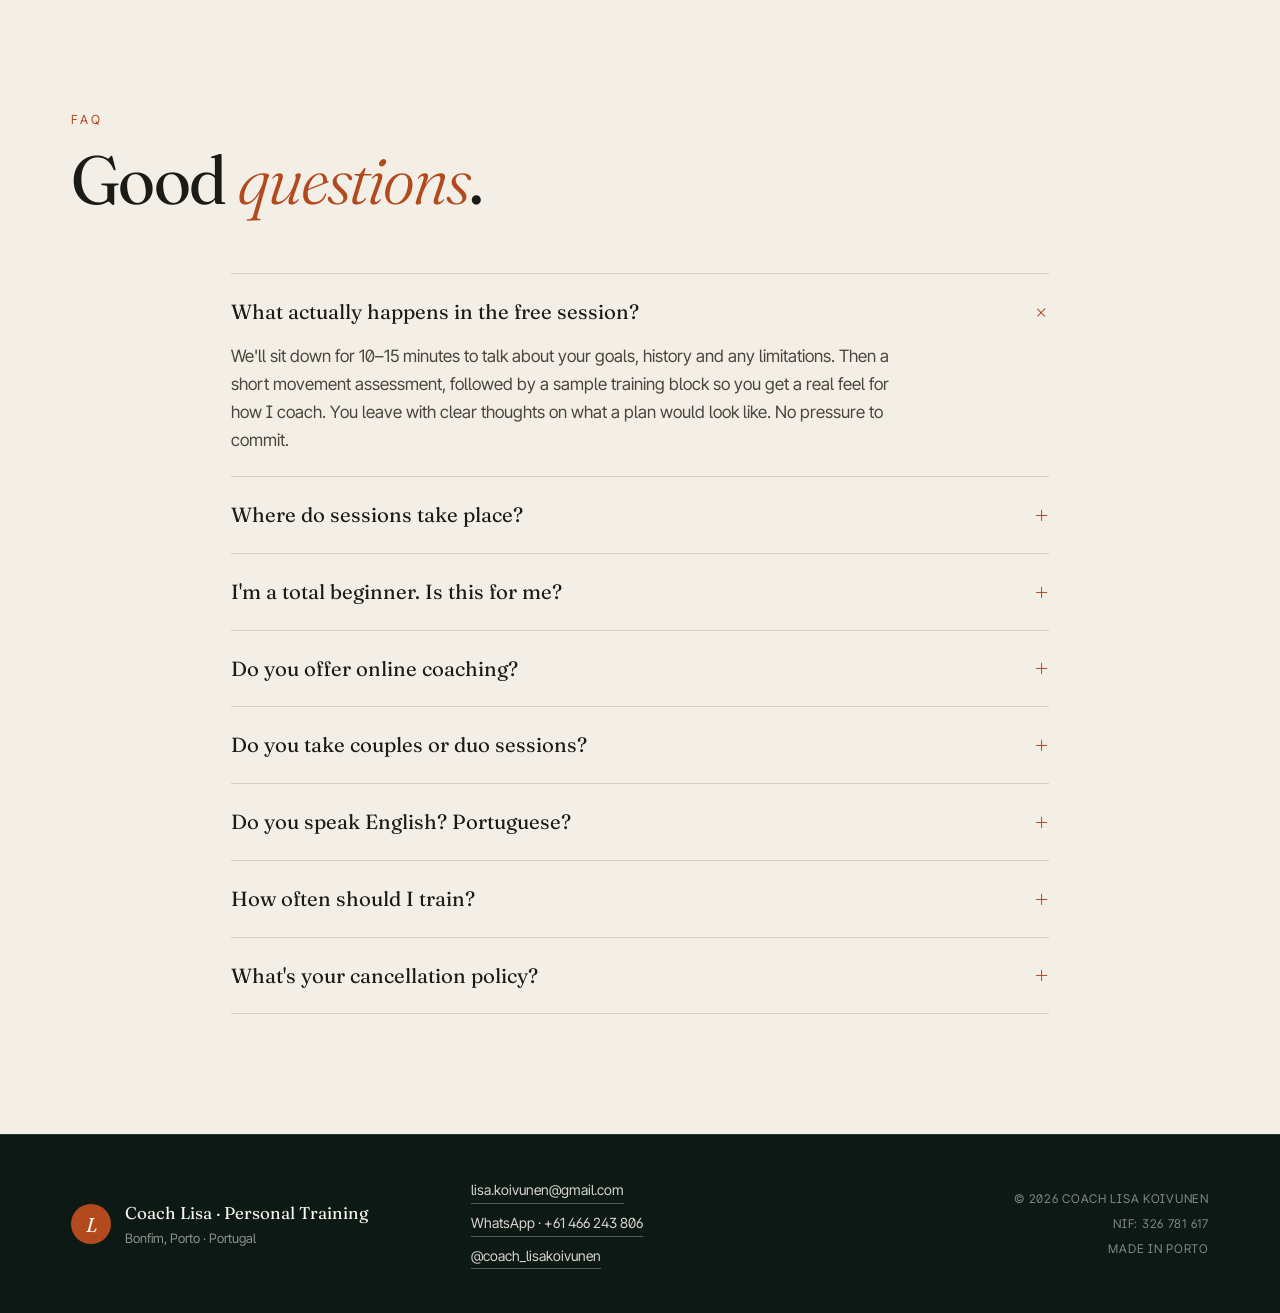
==== commit 3a284414: "Update index.html" ====
--- a/index.html
+++ b/index.html
@@ -382,12 +382,12 @@
         <blockquote class="testimonial" data-index="0">
           <span class="testimonial__mark" aria-hidden="true">&ldquo;</span>
           <p class="testimonial__text">
-            Lisa really puts in efforts to the personalised experience and tailors the program
-            just for me. She's always very understanding and supportive throughout the program.
+            Lisa really puts in <strong>efforts to the personalised experience and tailors the program
+            just for me. </strong>strong>She's always very understanding and supportive throughout the program.
             She's also great at communicating about details and feelings so I feel guided closely
-            even when the coaching is remote. Lisa's focus on women's health and physiological care
-            has helped me a lot in recovery and strength training. My favourite part about the program
-            is its sustainable approach &mdash; no fad diets or harsh training for &ldquo;instant&rdquo; effects,
+            even when the coaching is remote. <strong>Lisa's focus on women's health and physiological care
+            has helped me a lot in recovery and strength training.</strong> My favourite part about the program
+            is its sustainable approach - <strong>no fad diets or harsh training for &ldquo;instant&rdquo; effects</strong>,
             but emphasising long term habit-building.
           </p>
           <footer class="testimonial__author">
@@ -399,11 +399,11 @@
         <blockquote class="testimonial" data-index="1">
           <span class="testimonial__mark" aria-hidden="true">&ldquo;</span>
           <p class="testimonial__text">
-            I've been training with Lisa for several months, and it's been great. She's super kind
-            and brings a sense of humour to every session, making workouts genuinely enjoyable.
-            What I especially appreciate is her ability to adapt to my needs &mdash; whether my energy is low
+            I've been training with Lisa for several months, and it's been great. She's <strong>super kind
+            and brings a sense of humour to every session, making workouts genuinely enjoyable.</strong>
+            What I especially appreciate is her <strong>ability to adapt to my needs &mdash; whether my energy is low
             or I'm on my period, she adjusts the workout thoughtfully &mdash; while still gently pushing me
-            beyond my comfort zone. Training with Lisa is challenging, empowering, and truly fun.
+            beyond my comfort zone.</strong> Training with Lisa is challenging, empowering, and truly fun.
             I highly recommend her.
           </p>
           <footer class="testimonial__author">
@@ -417,10 +417,10 @@
           <p class="testimonial__text">
             I'm a busy working mum, who sits at my desk all day and then pours all my energy
             into the needs of my daughter. There is little to no time to prioritise myself and movement.
-            Lisa has made it so easy for me to navigate how to build strength in as little as 30 minutes
-            a day (during my lunch break). The exercises are super clear, consistent and I already feel
-            my body getting stronger. Since working with Lisa, my mood has shifted to be more uplifted
-            and happy. I'm also more motivated to eat well and even move more outside our sessions.
+            <strong>Lisa has made it so easy for me to navigate how to build strength in as little as 30 minutes
+            a day (during my lunch break)</strong>. The exercises are super clear, consistent and I already feel
+            my body getting stronger. <strong>Since working with Lisa, my mood has shifted to be more uplifted
+            and happy. I'm also more motivated to eat well and even move more outside our sessions.</strong>
             I've never been a gym goer and Lisa completely breaks down all of the exercises, which makes
             me feel at ease and confident.
           </p>
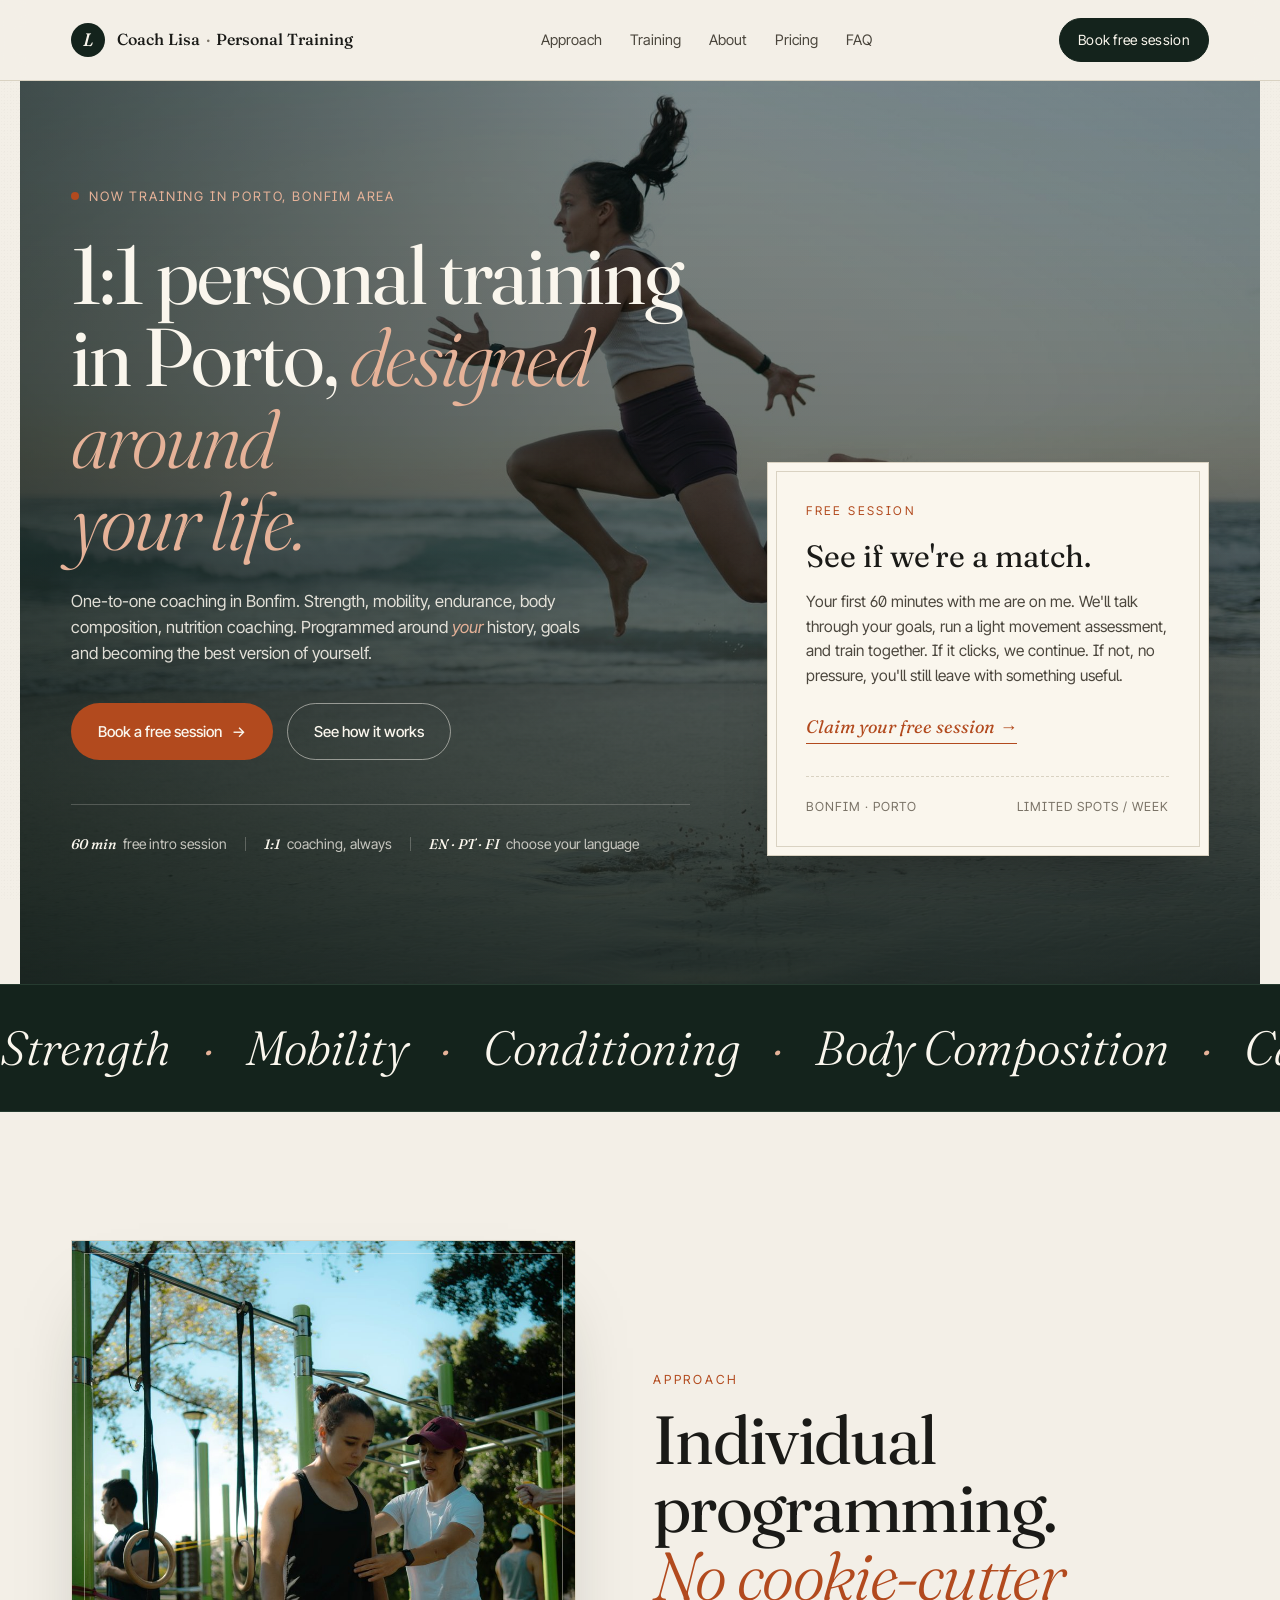
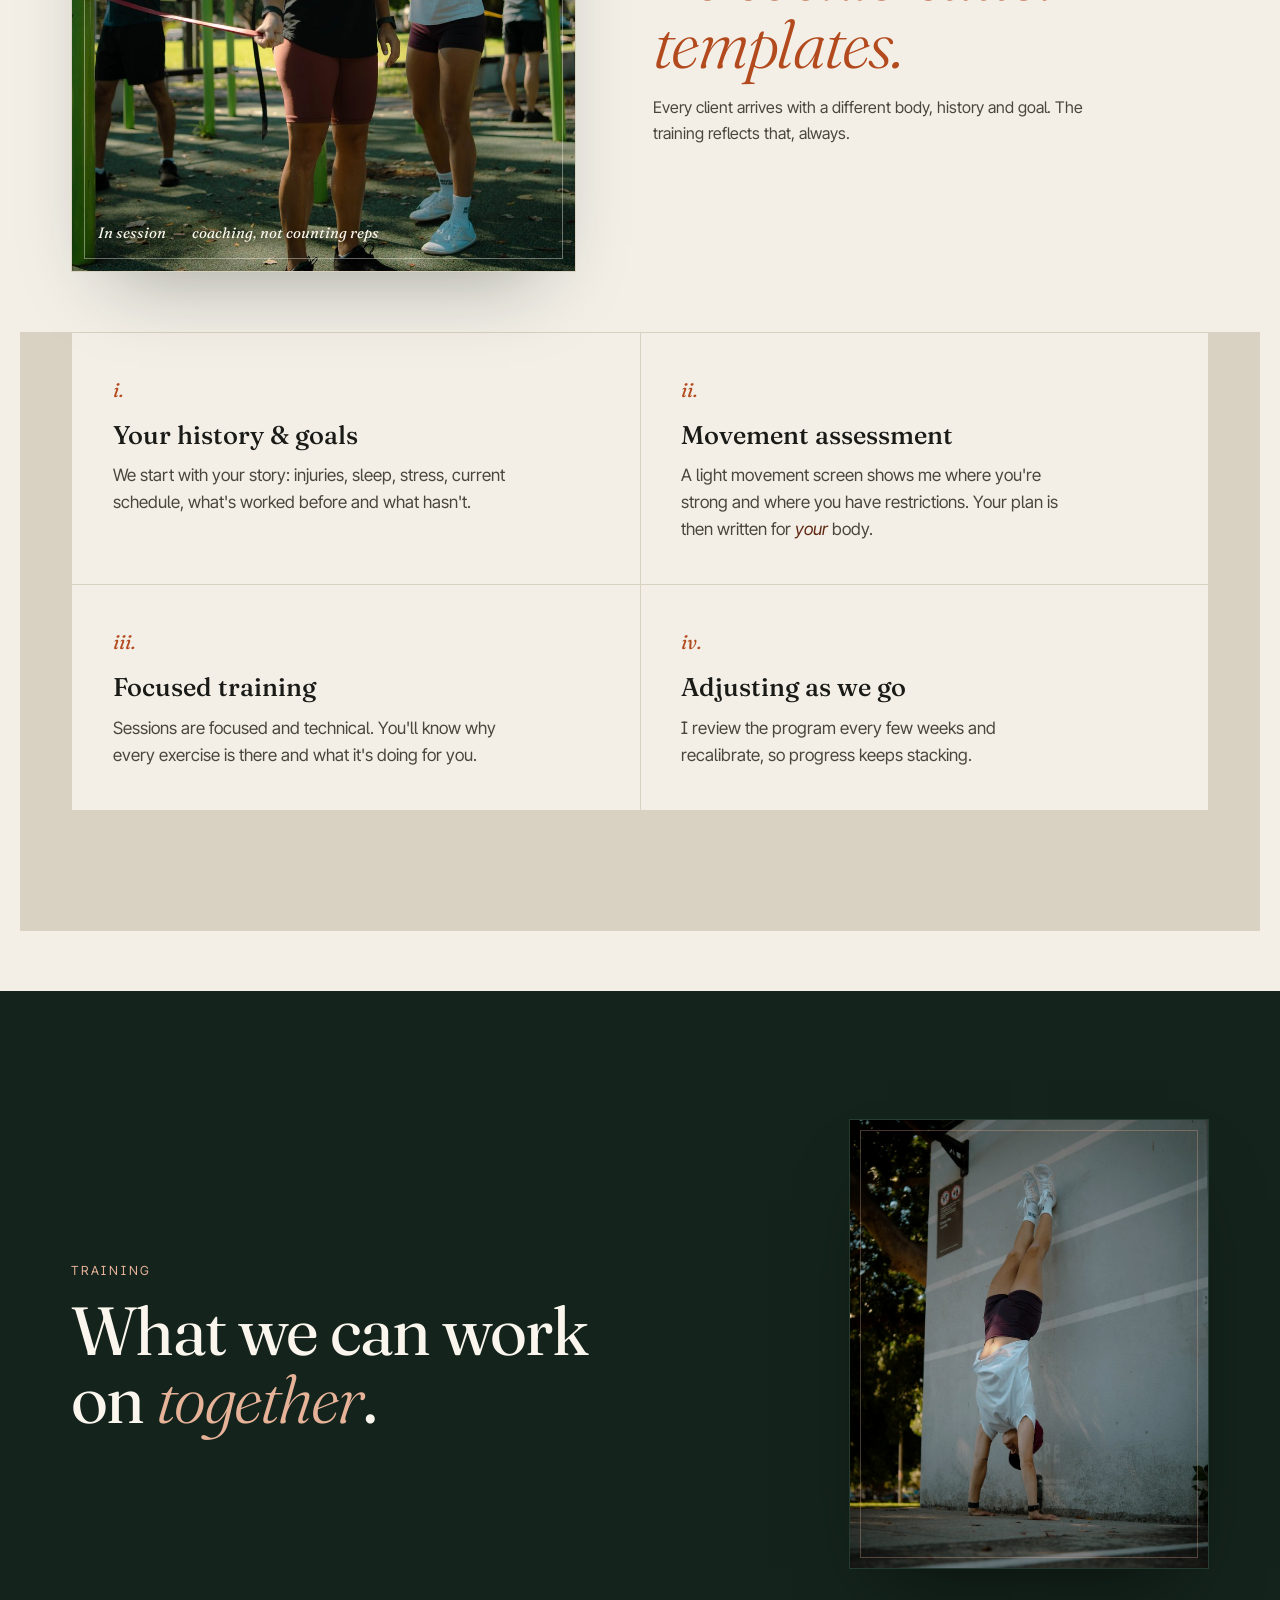
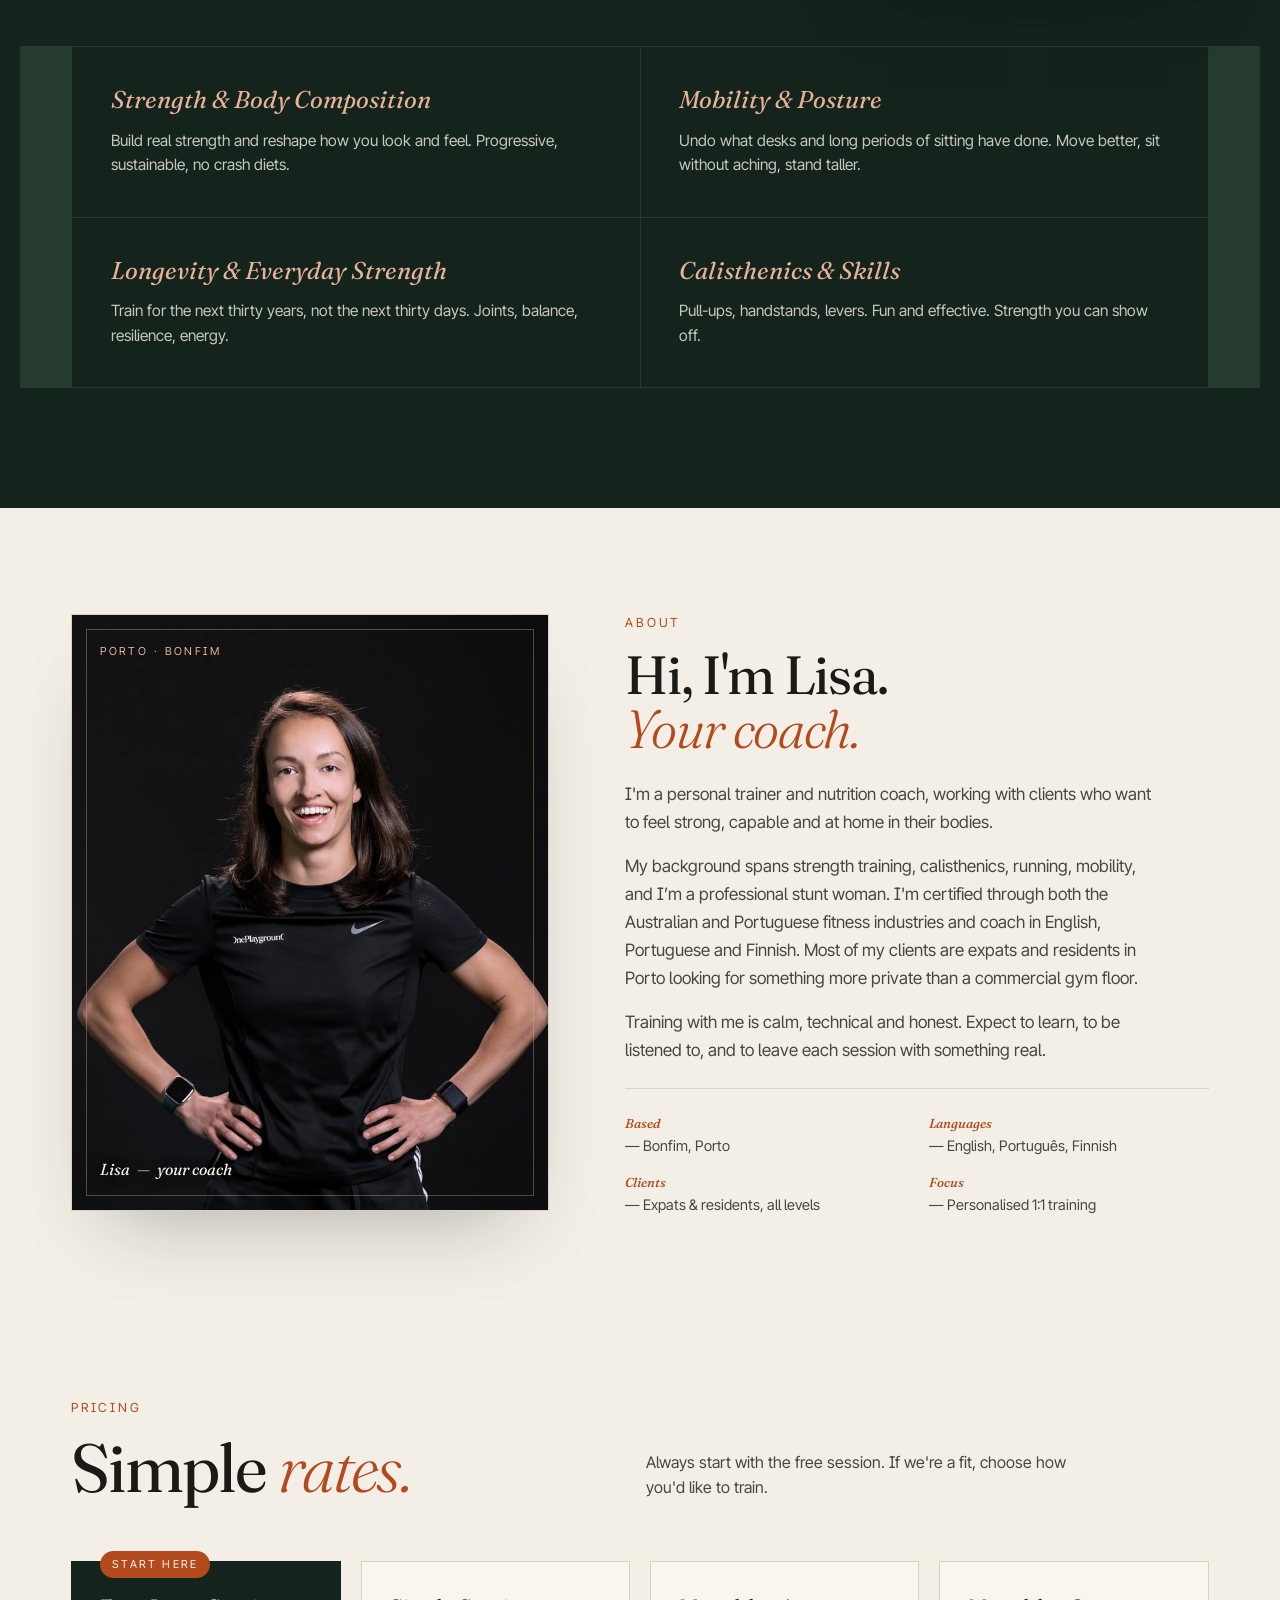
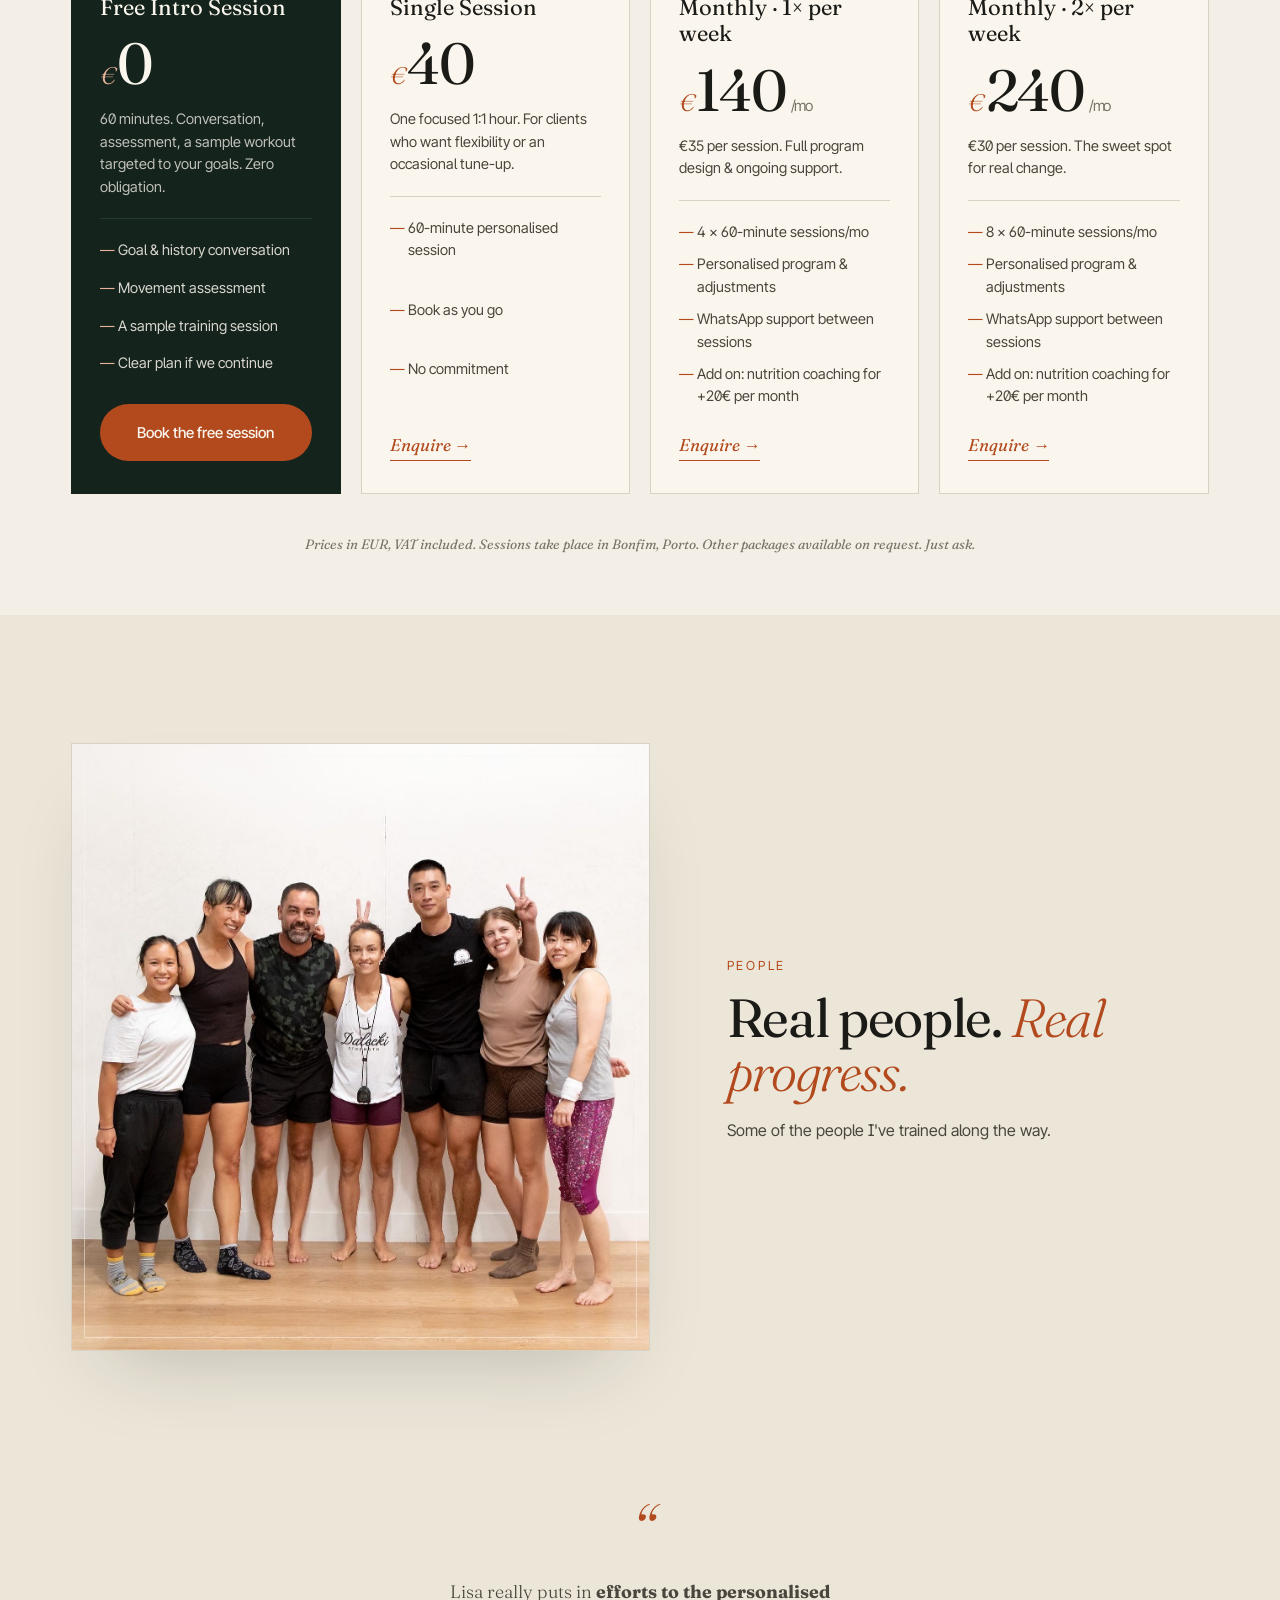
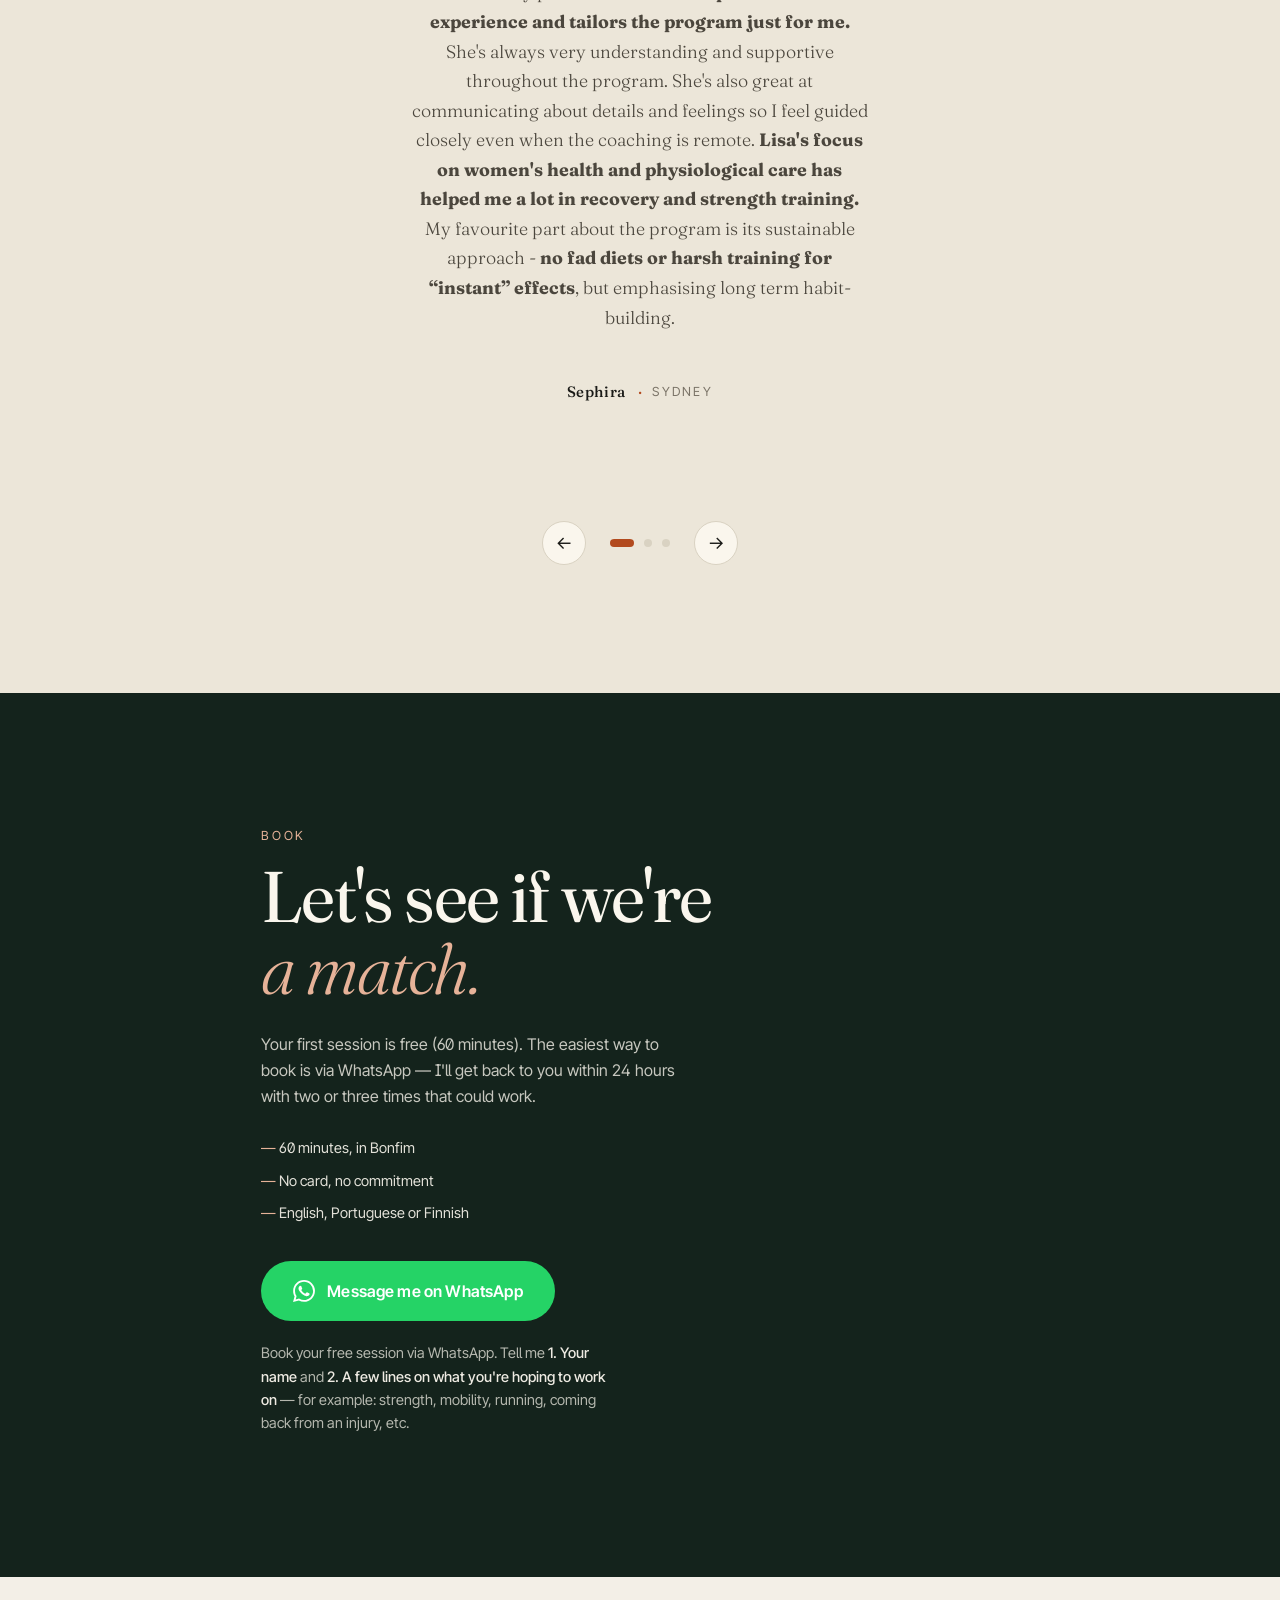
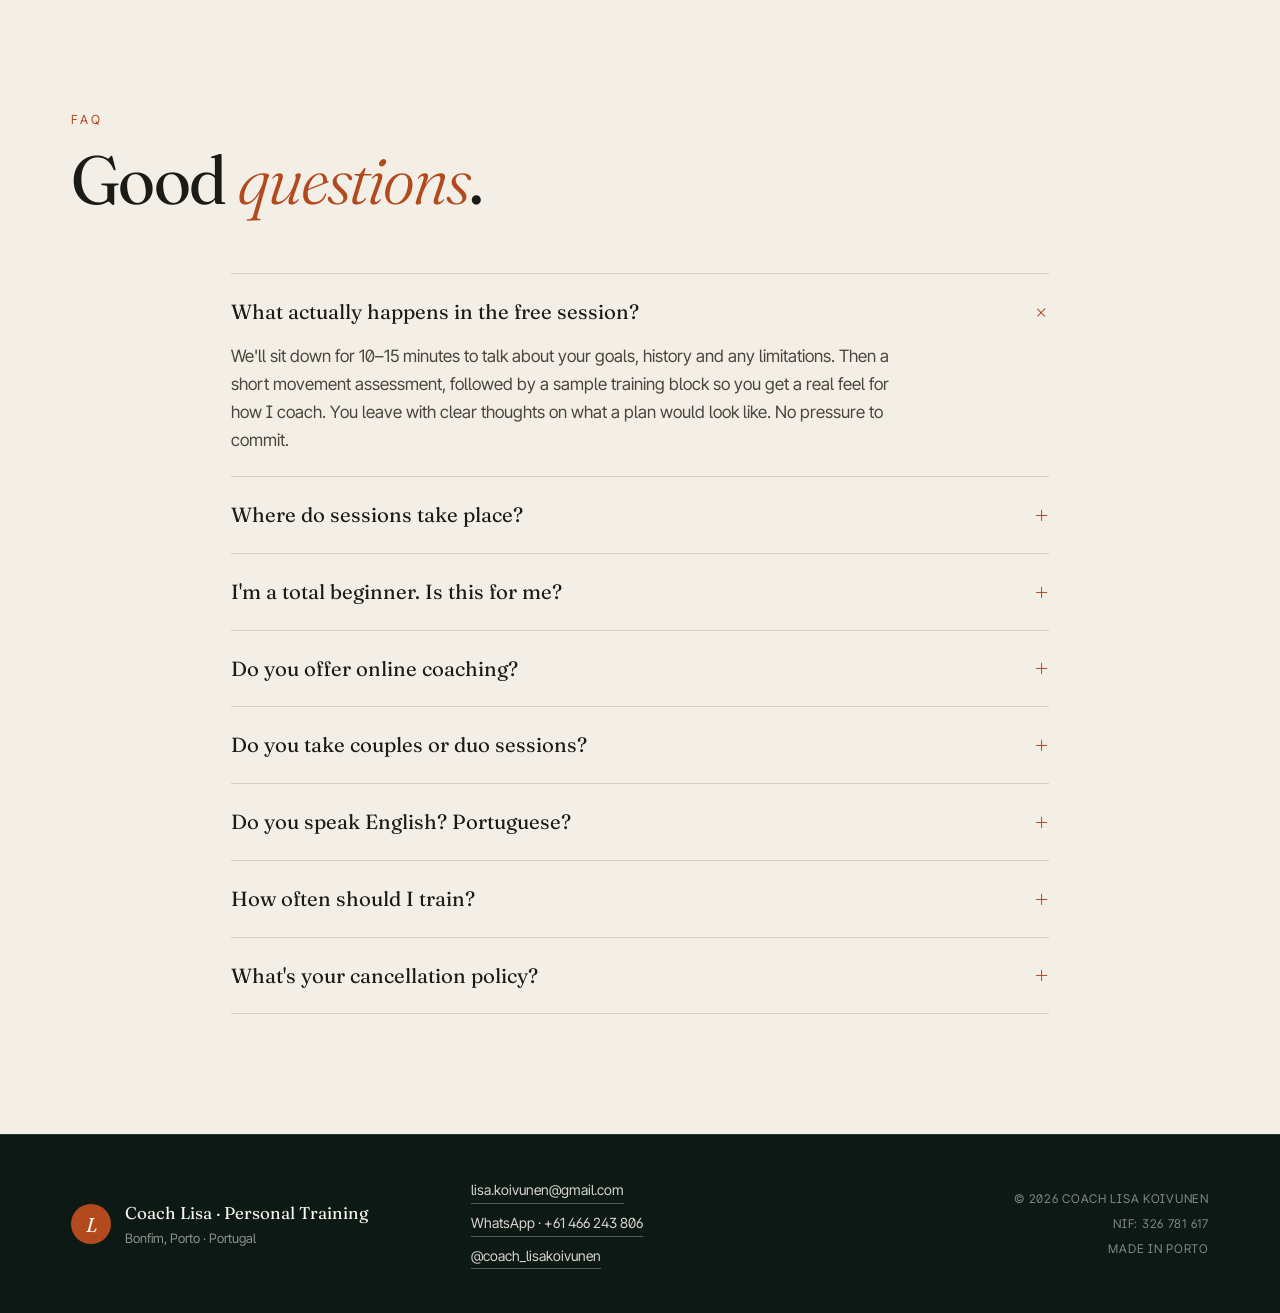
==== commit 893c5a7e: "Update index.html" ====
--- a/index.html
+++ b/index.html
@@ -383,7 +383,7 @@
           <span class="testimonial__mark" aria-hidden="true">&ldquo;</span>
           <p class="testimonial__text">
             Lisa really puts in <strong>efforts to the personalised experience and tailors the program
-            just for me. </strong>strong>She's always very understanding and supportive throughout the program.
+            just for me. </strong>She's always very understanding and supportive throughout the program.
             She's also great at communicating about details and feelings so I feel guided closely
             even when the coaching is remote. <strong>Lisa's focus on women's health and physiological care
             has helped me a lot in recovery and strength training.</strong> My favourite part about the program
@@ -401,9 +401,9 @@
           <p class="testimonial__text">
             I've been training with Lisa for several months, and it's been great. She's <strong>super kind
             and brings a sense of humour to every session, making workouts genuinely enjoyable.</strong>
-            What I especially appreciate is her <strong>ability to adapt to my needs &mdash; whether my energy is low
-            or I'm on my period, she adjusts the workout thoughtfully &mdash; while still gently pushing me
-            beyond my comfort zone.</strong> Training with Lisa is challenging, empowering, and truly fun.
+            What I especially appreciate is her ability to adapt to my needs &mdash; <strong>whether my energy is low
+            or I'm on my period, she adjusts the workout thoughtfully</strong> &mdash; while still gently pushing me
+            beyond my comfort zone. Training with Lisa is challenging, empowering, and truly fun.
             I highly recommend her.
           </p>
           <footer class="testimonial__author">
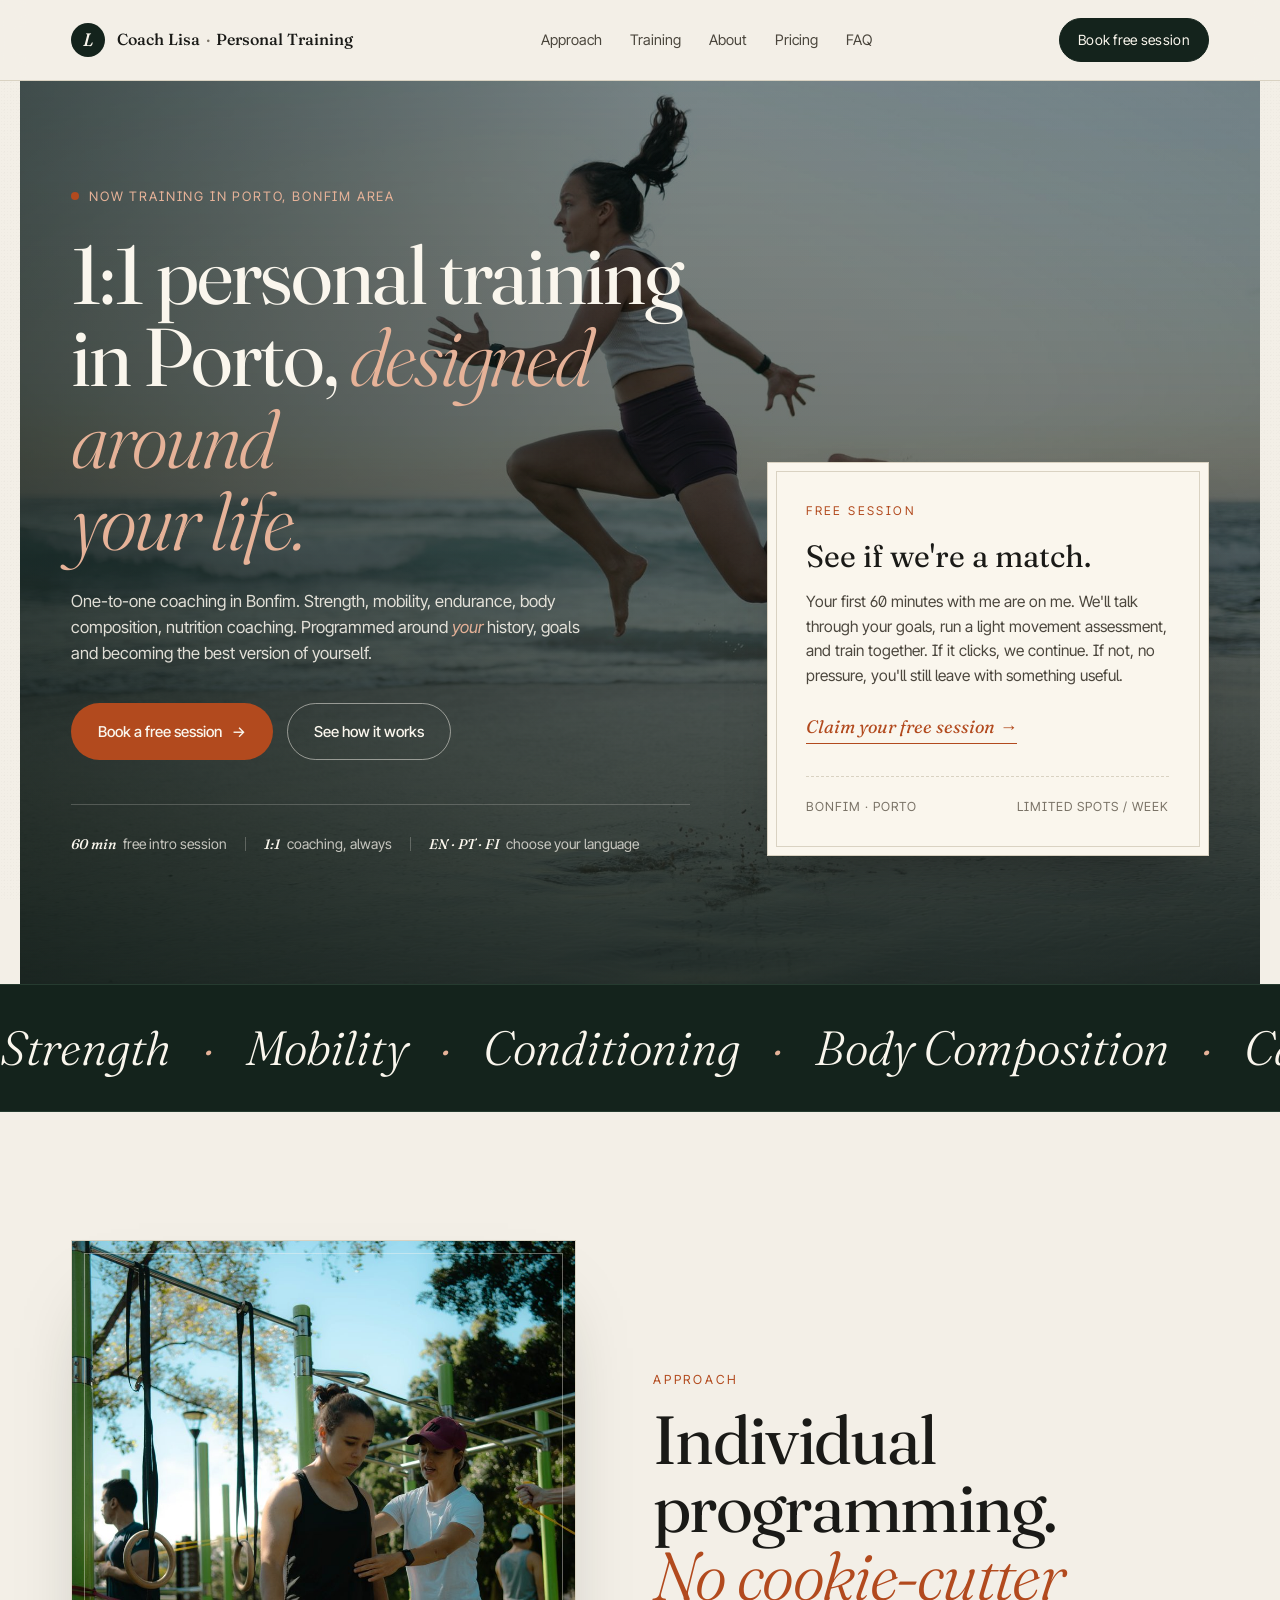
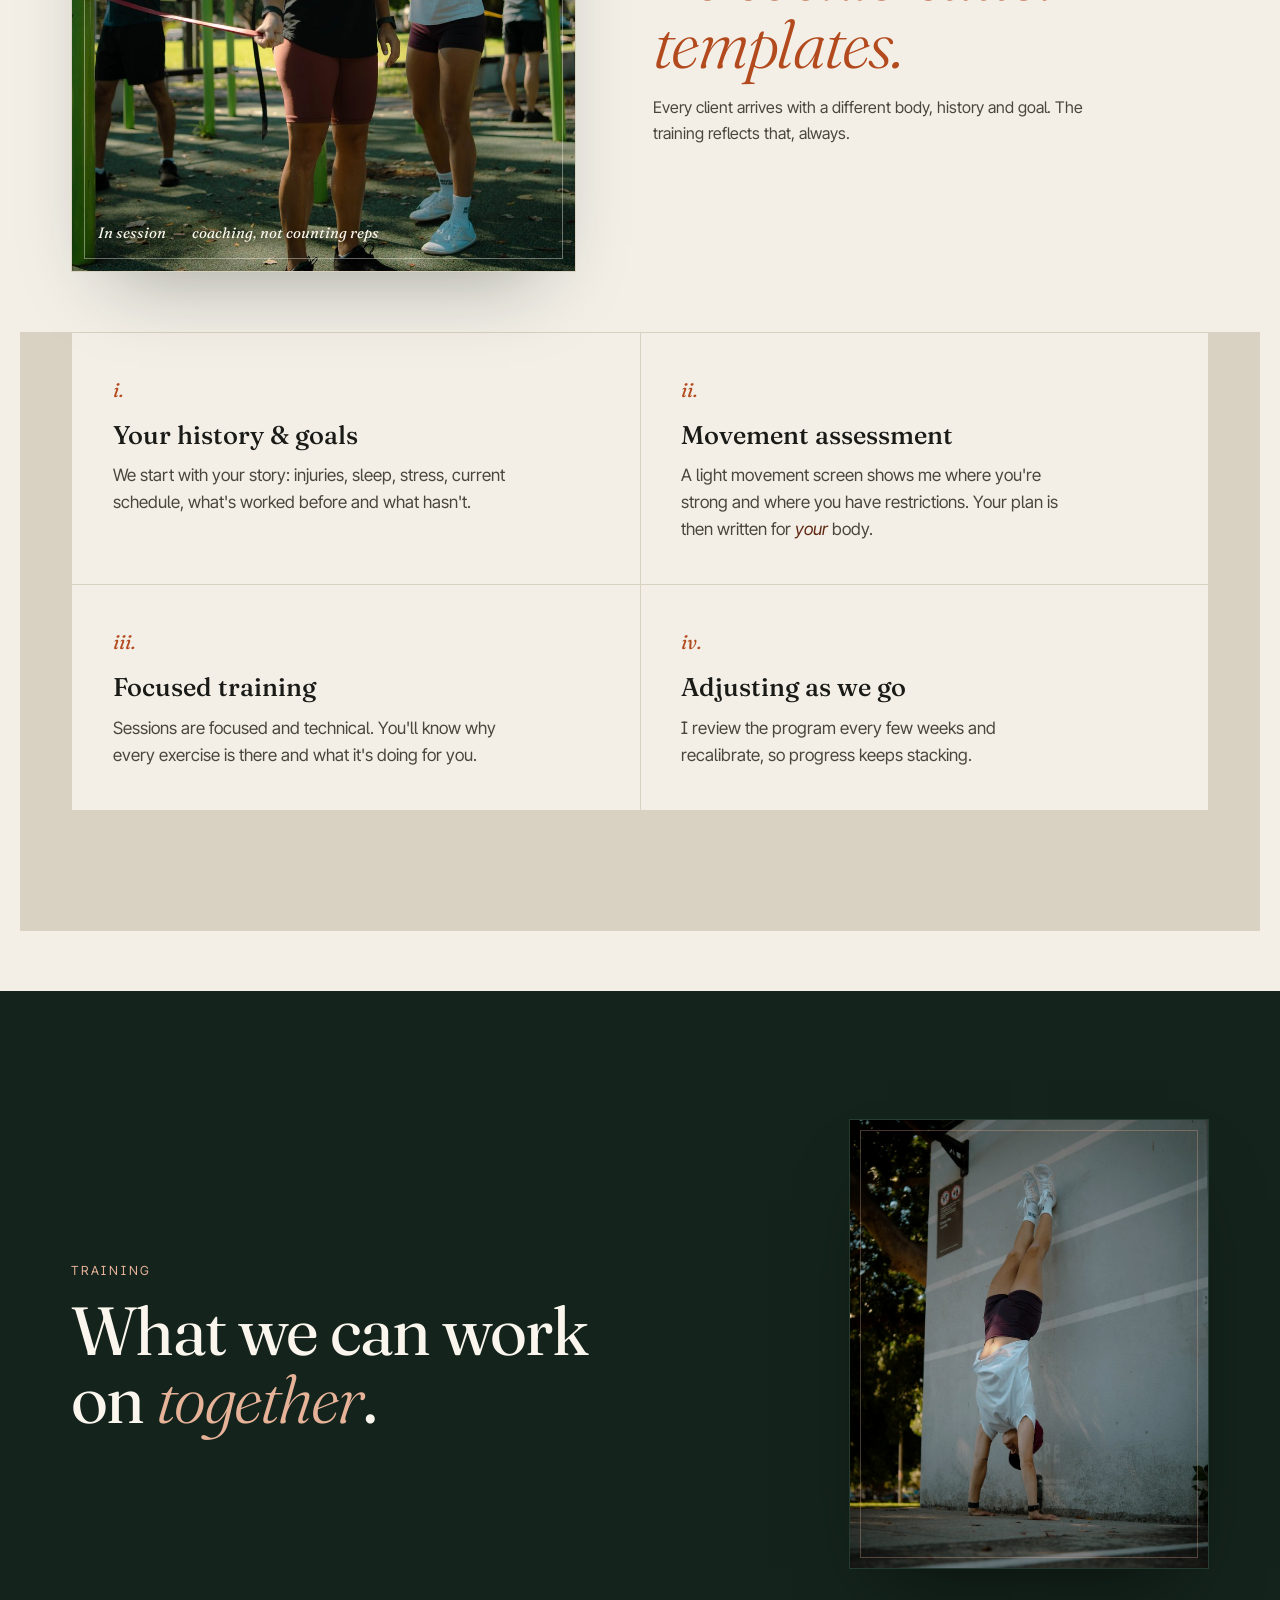
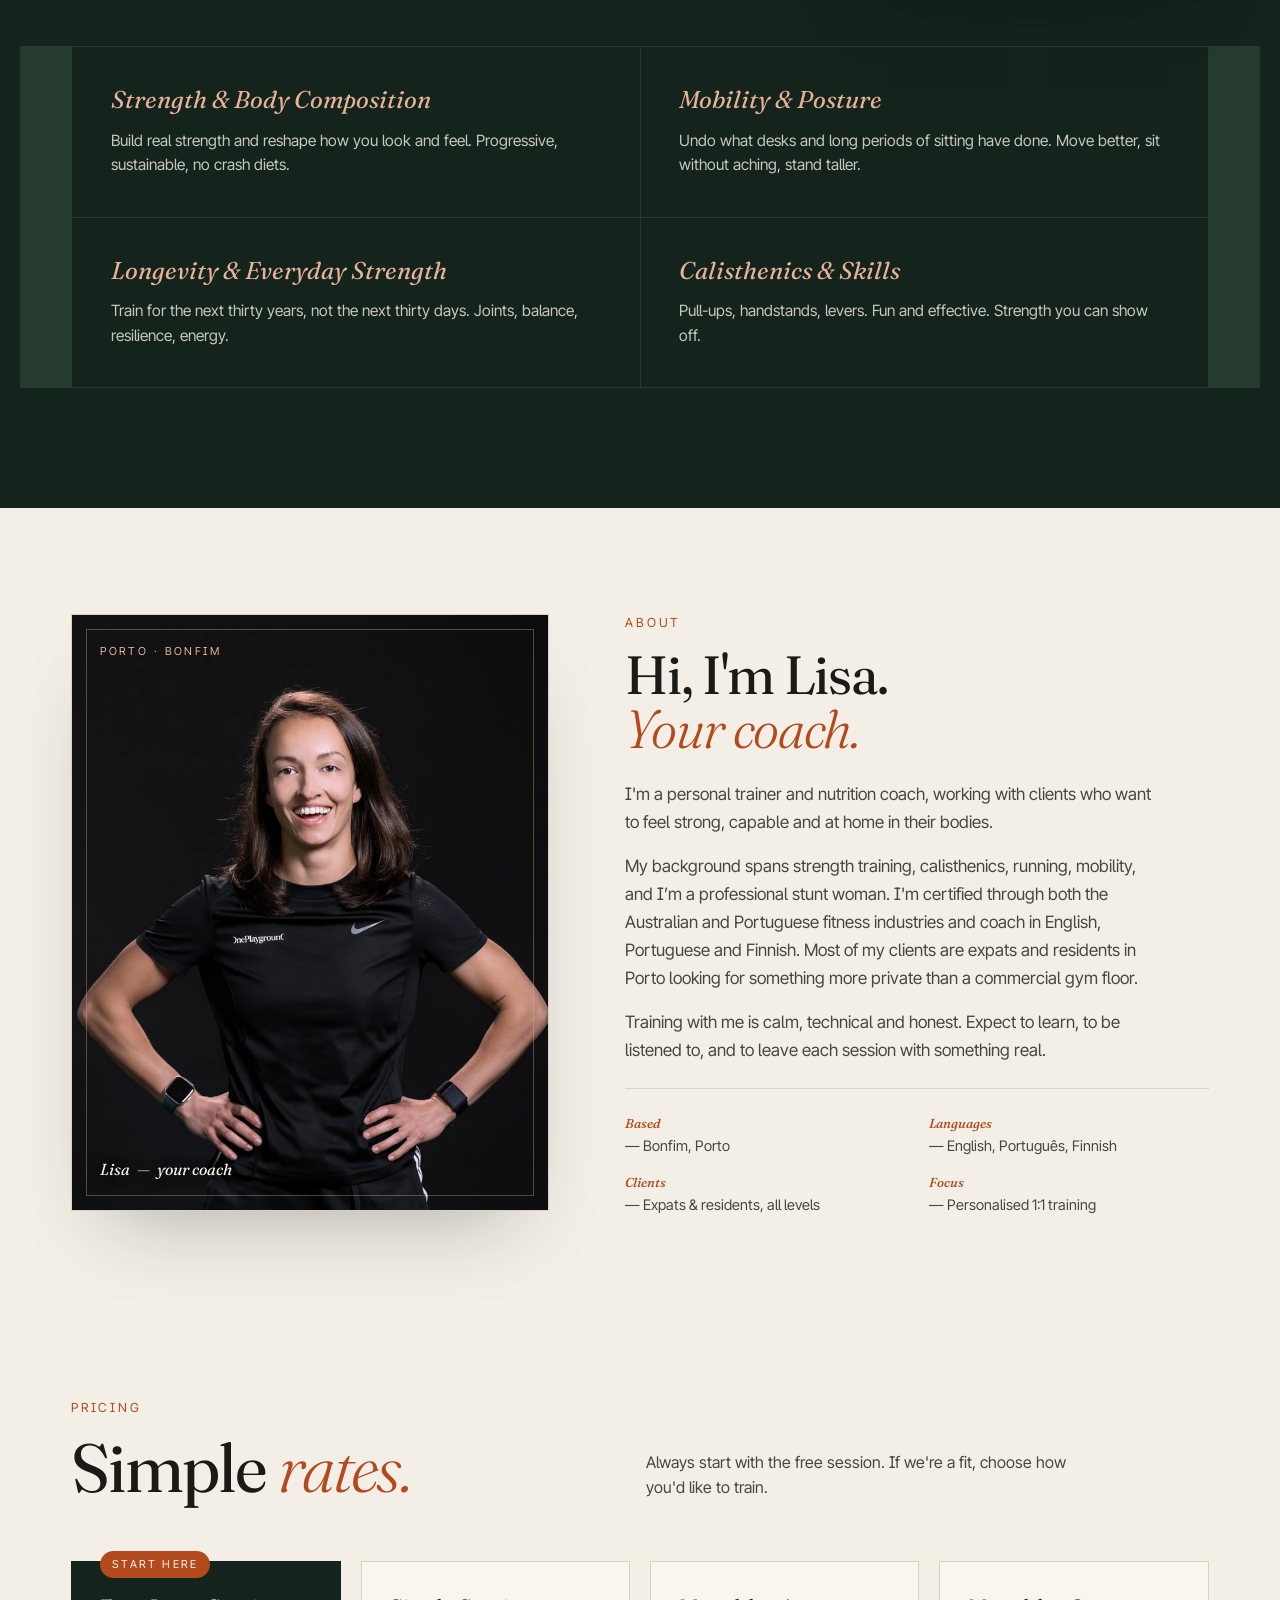
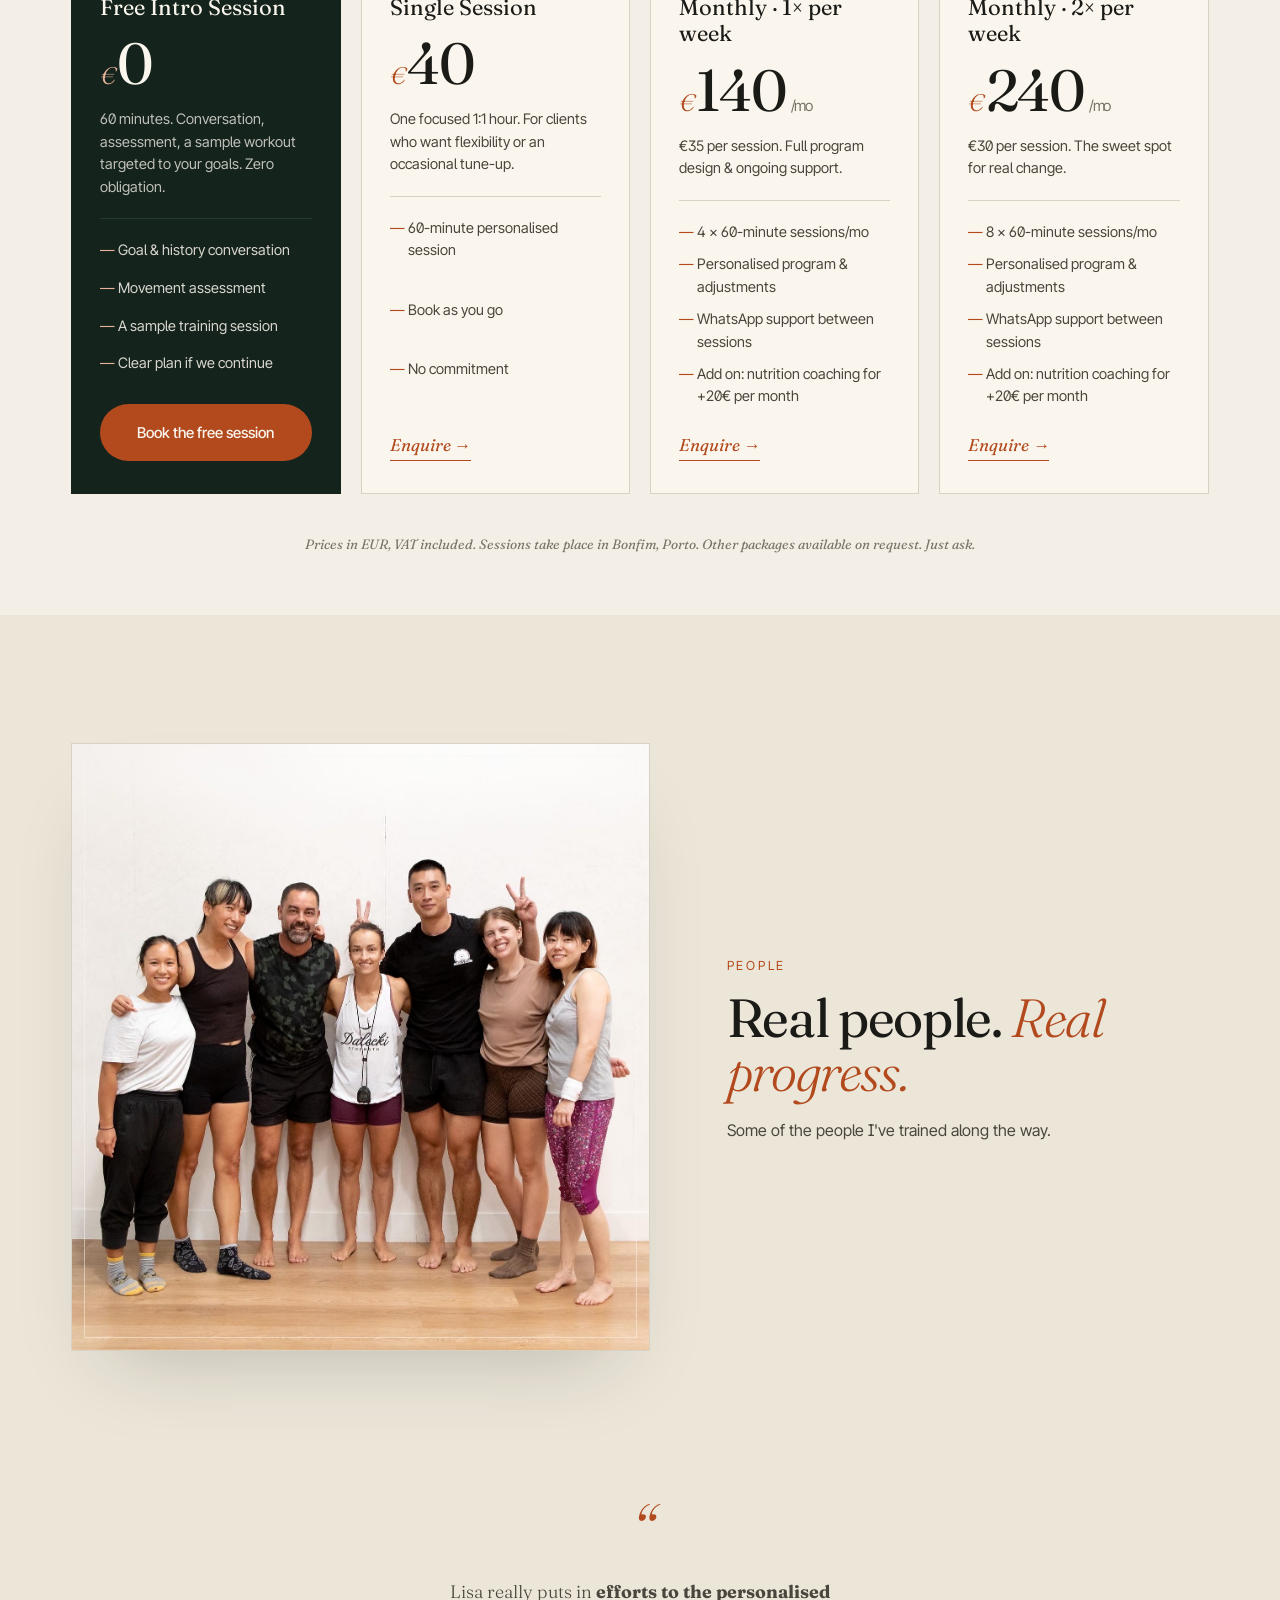
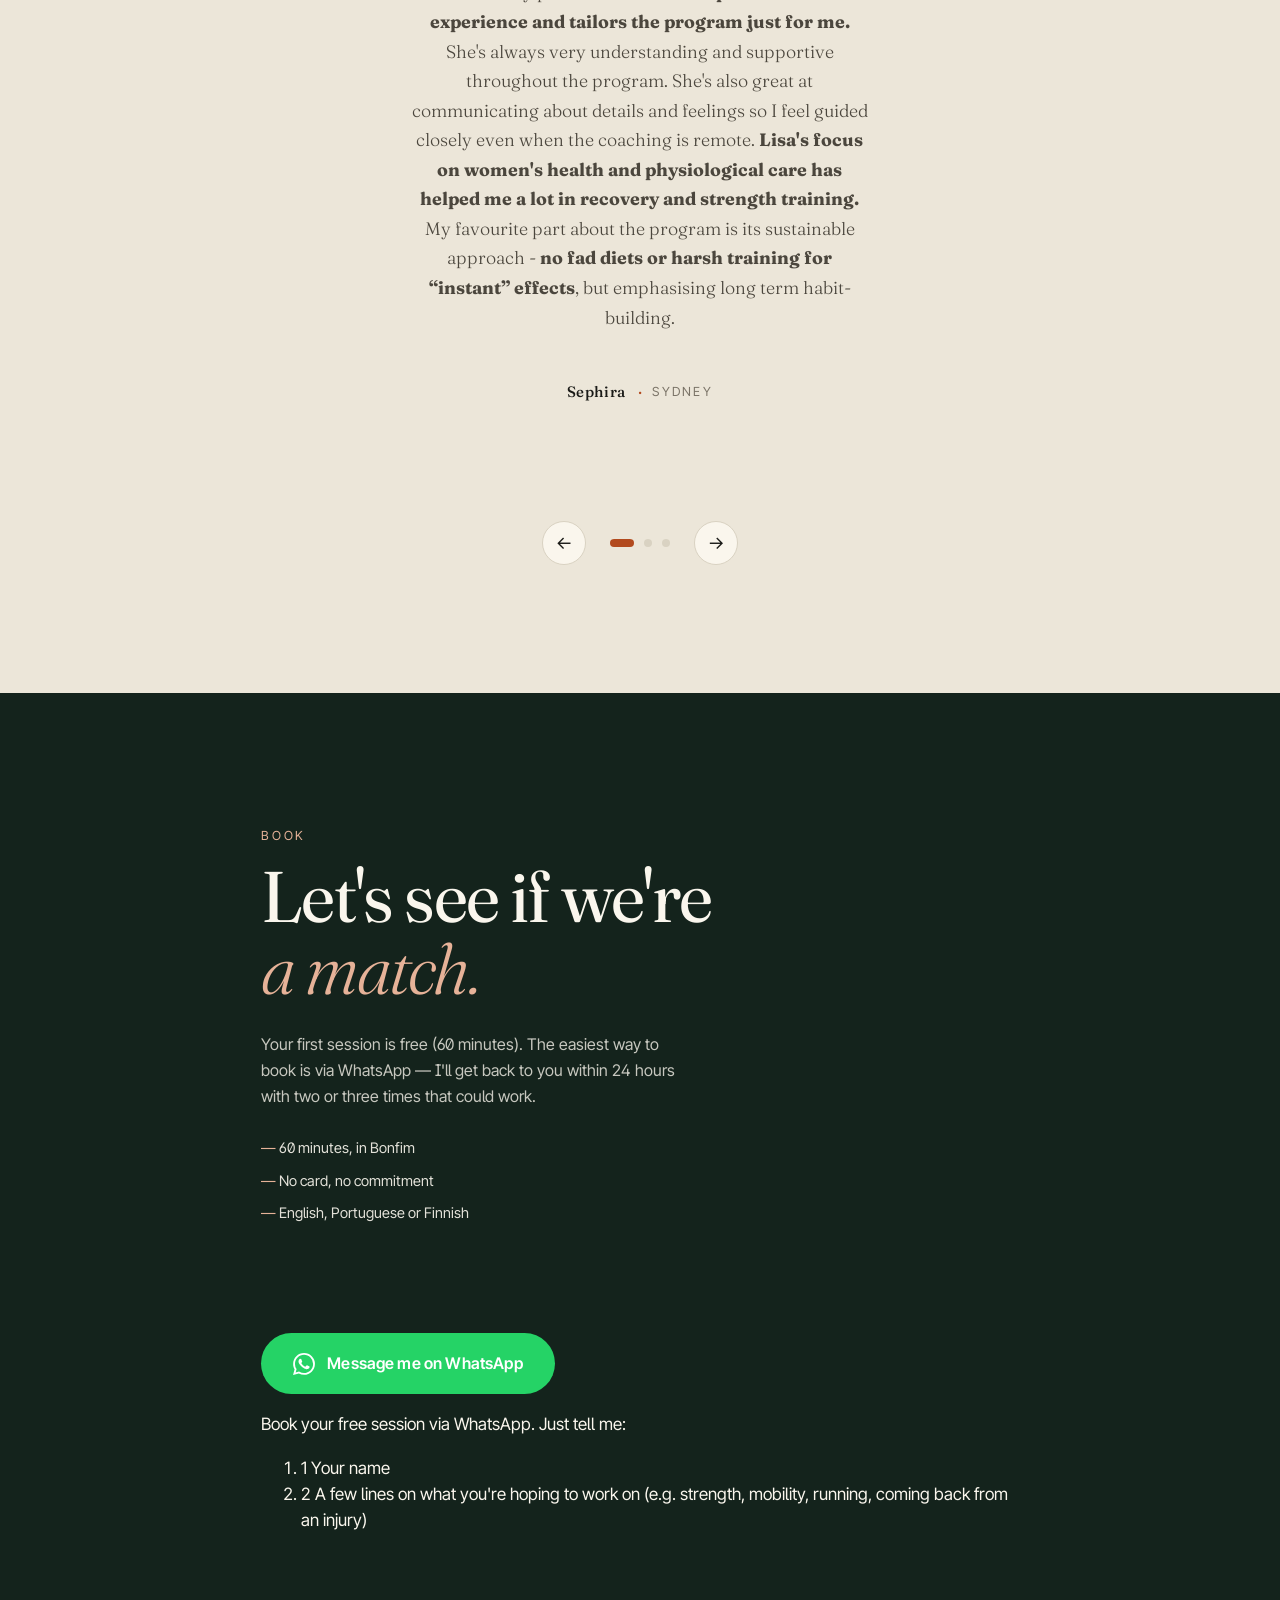
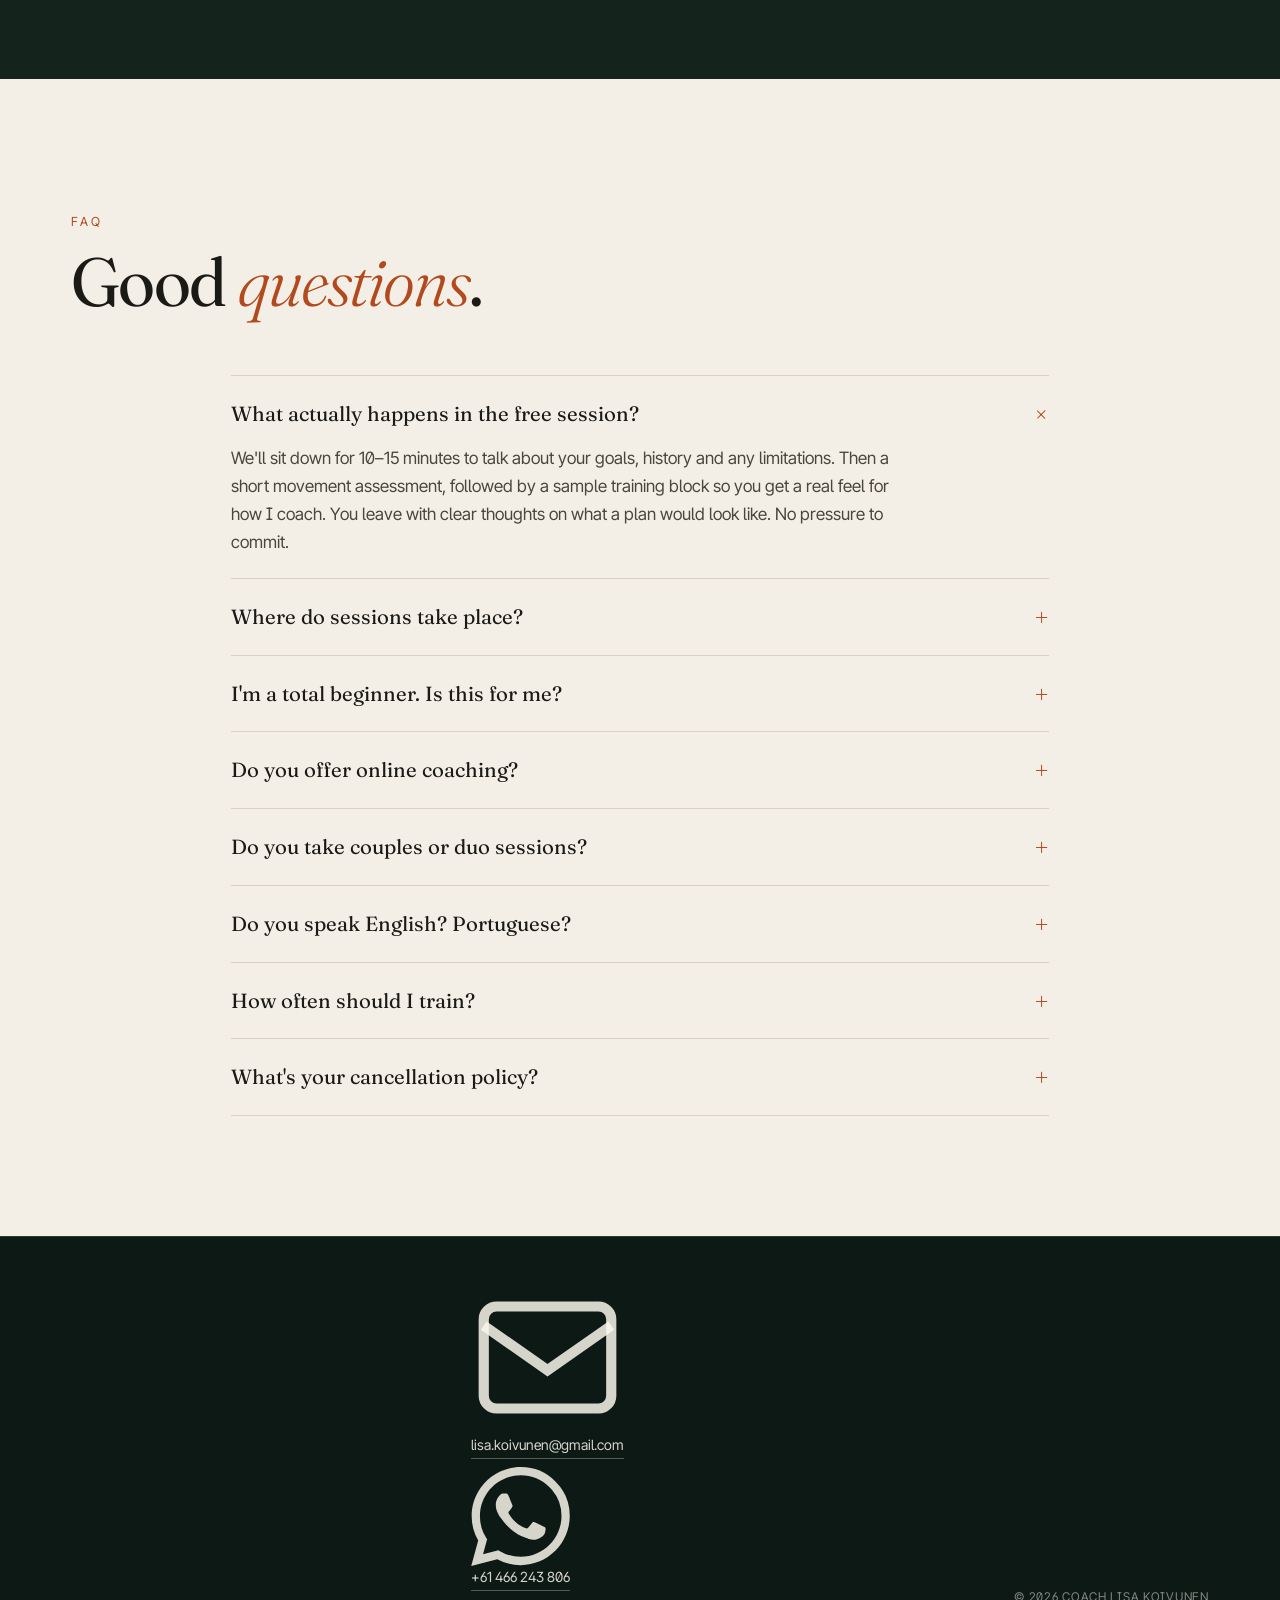
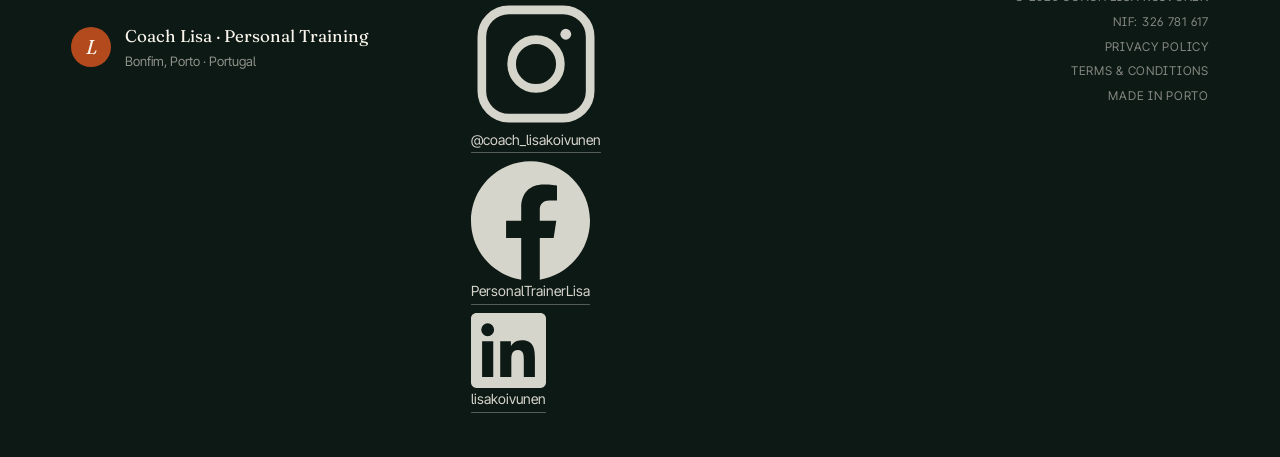
==== commit e0c45b41: "Update index.html" ====
--- a/index.html
+++ b/index.html
@@ -47,7 +47,7 @@
   <link href="https://fonts.googleapis.com/css2?family=Fraunces:ital,opsz,wght@0,9..144,300;0,9..144,400;0,9..144,500;0,9..144,600;0,9..144,700;1,9..144,400&family=Inter+Tight:wght@300;400;500;600&display=swap" rel="stylesheet">
 
   <!-- Styles -->
-  <link rel="stylesheet" href="styles.css?v=8" />
+  <link rel="stylesheet" href="styles.css?v=9" />
 
   <!-- Structured data for Google (local business) -->
   <script type="application/ld+json">
@@ -67,7 +67,11 @@
     },
     "areaServed": "Porto",
     "knowsLanguage": ["en", "pt", "fi"],
-    "sameAs": ["https://instagram.com/lisa_sonicboom"]
+    "sameAs": [
+      "https://instagram.com/coach_lisakoivunen",
+      "https://www.facebook.com/PersonalTrainerLisa",
+      "https://linkedin.com/in/lisakoivunen"
+    ]
   }
   </script>
 </head>
@@ -334,7 +338,6 @@
           <li>Personalised program &amp; adjustments</li>
           <li>WhatsApp support between sessions</li>
           <li>Add on: nutrition coaching for +20€ per month</li>
-
         </ul>
         <a href="#book" class="price-card__cta">Enquire →</a>
       </article>
@@ -466,16 +469,21 @@
           <li>No card, no commitment</li>
           <li>English, Portuguese or Finnish</li>
         </ul>
-        <div class="book__direct">
-          <a href="https://wa.me/61466243806" target="_blank" rel="noopener" class="book__wa-btn">
-            <svg viewBox="0 0 24 24" fill="currentColor" aria-hidden="true">
-              <path d="M17.472 14.382c-.297-.149-1.758-.867-2.03-.967-.273-.099-.471-.148-.67.15-.197.297-.767.966-.94 1.164-.173.199-.347.223-.644.075-.297-.15-1.255-.463-2.39-1.475-.883-.788-1.48-1.761-1.653-2.059-.173-.297-.018-.458.13-.606.134-.133.298-.347.446-.52.149-.174.198-.298.298-.497.099-.198.05-.371-.025-.52-.075-.149-.669-1.612-.916-2.207-.242-.579-.487-.5-.669-.51-.173-.008-.371-.01-.57-.01-.198 0-.52.074-.792.372-.272.297-1.04 1.016-1.04 2.479 0 1.462 1.065 2.875 1.213 3.074.149.198 2.096 3.2 5.077 4.487.709.306 1.262.489 1.694.625.712.227 1.36.195 1.871.118.571-.085 1.758-.719 2.006-1.413.248-.694.248-1.289.173-1.413-.074-.124-.272-.198-.57-.347m-5.421 7.403h-.004a9.87 9.87 0 01-5.031-1.378l-.361-.214-3.741.982.998-3.648-.235-.374a9.86 9.86 0 01-1.51-5.26c.001-5.45 4.436-9.884 9.888-9.884 2.64 0 5.122 1.03 6.988 2.898a9.825 9.825 0 012.893 6.994c-.003 5.45-4.437 9.884-9.885 9.884m8.413-18.297A11.815 11.815 0 0012.05 0C5.495 0 .16 5.335.157 11.892c0 2.096.547 4.142 1.588 5.945L.057 24l6.305-1.654a11.882 11.882 0 005.683 1.448h.005c6.554 0 11.89-5.335 11.893-11.893a11.821 11.821 0 00-3.48-8.413z"/>
-            </svg>
-            Message me on WhatsApp
-          </a>
-          <p class="book__wa-instructions">
-            Book your free session via WhatsApp. Tell me <strong>1. Your name</strong> and <strong>2. A few lines on what you're hoping to work on</strong> — for example: strength, mobility, running, coming back from an injury, etc.
-          </p>
+      </div>
+
+      <div class="book__panel">
+        <a href="https://wa.me/61466243806" target="_blank" rel="noopener" class="book__wa-btn">
+          <svg viewBox="0 0 24 24" fill="currentColor" aria-hidden="true">
+            <path d="M17.472 14.382c-.297-.149-1.758-.867-2.03-.967-.273-.099-.471-.148-.67.15-.197.297-.767.966-.94 1.164-.173.199-.347.223-.644.075-.297-.15-1.255-.463-2.39-1.475-.883-.788-1.48-1.761-1.653-2.059-.173-.297-.018-.458.13-.606.134-.133.298-.347.446-.52.149-.174.198-.298.298-.497.099-.198.05-.371-.025-.52-.075-.149-.669-1.612-.916-2.207-.242-.579-.487-.5-.669-.51-.173-.008-.371-.01-.57-.01-.198 0-.52.074-.792.372-.272.297-1.04 1.016-1.04 2.479 0 1.462 1.065 2.875 1.213 3.074.149.198 2.096 3.2 5.077 4.487.709.306 1.262.489 1.694.625.712.227 1.36.195 1.871.118.571-.085 1.758-.719 2.006-1.413.248-.694.248-1.289.173-1.413-.074-.124-.272-.198-.57-.347m-5.421 7.403h-.004a9.87 9.87 0 01-5.031-1.378l-.361-.214-3.741.982.998-3.648-.235-.374a9.86 9.86 0 01-1.51-5.26c.001-5.45 4.436-9.884 9.888-9.884 2.64 0 5.122 1.03 6.988 2.898a9.825 9.825 0 012.893 6.994c-.003 5.45-4.437 9.884-9.885 9.884m8.413-18.297A11.815 11.815 0 0012.05 0C5.495 0 .16 5.335.157 11.892c0 2.096.547 4.142 1.588 5.945L.057 24l6.305-1.654a11.882 11.882 0 005.683 1.448h.005c6.554 0 11.89-5.335 11.893-11.893a11.821 11.821 0 00-3.48-8.413z"/>
+          </svg>
+          Message me on WhatsApp
+        </a>
+        <div class="book__steps">
+          <p class="book__steps-intro">Book your free session via WhatsApp. Just tell me:</p>
+          <ol class="book__steps-list">
+            <li><span class="book__step-num">1</span> Your name</li>
+            <li><span class="book__step-num">2</span> A few lines on what you're hoping to work on <span class="book__step-eg">(e.g. strength, mobility, running, coming back from an injury)</span></li>
+          </ol>
         </div>
       </div>
     </div>
@@ -529,6 +537,7 @@
   <!-- FOOTER -->
   <footer class="foot">
     <div class="foot__inner">
+
       <div class="foot__brand">
         <div class="foot__mark">L</div>
         <div>
@@ -536,16 +545,38 @@
           <div class="foot__loc">Bonfim, Porto · Portugal</div>
         </div>
       </div>
+
       <div class="foot__contact">
-        <a href="mailto:lisa.koivunen@gmail.com">lisa.koivunen@gmail.com</a>
-        <a href="https://wa.me/61466243806" target="_blank" rel="noopener">WhatsApp · +61 466 243 806</a>
-        <a href="https://instagram.com/coach_lisakoivunen" target="_blank" rel="noopener">@coach_lisakoivunen</a>
-      </div>
+        <a href="mailto:lisa.koivunen@gmail.com" class="foot__link">
+          <svg class="foot__icon" viewBox="0 0 24 24" fill="none" stroke="currentColor" stroke-width="1.6" aria-hidden="true"><rect x="2" y="4" width="20" height="16" rx="2"/><path d="m2 7 10 7 10-7"/></svg>
+          lisa.koivunen@gmail.com
+        </a>
+        <a href="https://wa.me/61466243806" target="_blank" rel="noopener" class="foot__link">
+          <svg class="foot__icon" viewBox="0 0 24 24" fill="currentColor" aria-hidden="true"><path d="M17.472 14.382c-.297-.149-1.758-.867-2.03-.967-.273-.099-.471-.148-.67.15-.197.297-.767.966-.94 1.164-.173.199-.347.223-.644.075-.297-.15-1.255-.463-2.39-1.475-.883-.788-1.48-1.761-1.653-2.059-.173-.297-.018-.458.13-.606.134-.133.298-.347.446-.52.149-.174.198-.298.298-.497.099-.198.05-.371-.025-.52-.075-.149-.669-1.612-.916-2.207-.242-.579-.487-.5-.669-.51-.173-.008-.371-.01-.57-.01-.198 0-.52.074-.792.372-.272.297-1.04 1.016-1.04 2.479 0 1.462 1.065 2.875 1.213 3.074.149.198 2.096 3.2 5.077 4.487.709.306 1.262.489 1.694.625.712.227 1.36.195 1.871.118.571-.085 1.758-.719 2.006-1.413.248-.694.248-1.289.173-1.413-.074-.124-.272-.198-.57-.347m-5.421 7.403h-.004a9.87 9.87 0 01-5.031-1.378l-.361-.214-3.741.982.998-3.648-.235-.374a9.86 9.86 0 01-1.51-5.26c.001-5.45 4.436-9.884 9.888-9.884 2.64 0 5.122 1.03 6.988 2.898a9.825 9.825 0 012.893 6.994c-.003 5.45-4.437 9.884-9.885 9.884m8.413-18.297A11.815 11.815 0 0012.05 0C5.495 0 .16 5.335.157 11.892c0 2.096.547 4.142 1.588 5.945L.057 24l6.305-1.654a11.882 11.882 0 005.683 1.448h.005c6.554 0 11.89-5.335 11.893-11.893a11.821 11.821 0 00-3.48-8.413z"/></svg>
+          +61 466 243 806
+        </a>
+        <a href="https://instagram.com/coach_lisakoivunen" target="_blank" rel="noopener" class="foot__link">
+          <svg class="foot__icon" viewBox="0 0 24 24" fill="none" stroke="currentColor" stroke-width="1.6" aria-hidden="true"><rect x="2" y="2" width="20" height="20" rx="5"/><circle cx="12" cy="12" r="4.5"/><circle cx="17.5" cy="6.5" r="1" fill="currentColor" stroke="none"/></svg>
+          @coach_lisakoivunen
+        </a>
+        <a href="https://www.facebook.com/PersonalTrainerLisa" target="_blank" rel="noopener" class="foot__link">
+          <svg class="foot__icon" viewBox="0 0 24 24" fill="currentColor" aria-hidden="true"><path d="M24 12.073c0-6.627-5.373-12-12-12s-12 5.373-12 12c0 5.99 4.388 10.954 10.125 11.854v-8.385H7.078v-3.47h3.047V9.43c0-3.007 1.792-4.669 4.533-4.669 1.312 0 2.686.235 2.686.235v2.953H15.83c-1.491 0-1.956.925-1.956 1.874v2.25h3.328l-.532 3.47h-2.796v8.385C19.612 23.027 24 18.062 24 12.073z"/></svg>
+          PersonalTrainerLisa
+        </a>
+        <a href="https://linkedin.com/in/lisakoivunen" target="_blank" rel="noopener" class="foot__link">
+          <svg class="foot__icon" viewBox="0 0 24 24" fill="currentColor" aria-hidden="true"><path d="M20.447 20.452h-3.554v-5.569c0-1.328-.027-3.037-1.852-3.037-1.853 0-2.136 1.445-2.136 2.939v5.667H9.351V9h3.414v1.561h.046c.477-.9 1.637-1.85 3.37-1.85 3.601 0 4.267 2.37 4.267 5.455v6.286zM5.337 7.433a2.062 2.062 0 01-2.063-2.065 2.064 2.064 0 112.063 2.065zm1.782 13.019H3.555V9h3.564v11.452zM22.225 0H1.771C.792 0 0 .774 0 1.729v20.542C0 23.227.792 24 1.771 24h20.451C23.2 24 24 23.227 24 22.271V1.729C24 .774 23.2 0 22.222 0h.003z"/></svg>
+          lisakoivunen
+        </a>
+      </div>
+
       <div class="foot__meta">
         <span>© <span id="yr">2026</span> Coach Lisa Koivunen</span>
         <span>NIF: 326 781 617</span>
+        <a href="privacy-policy.html" class="foot__legal">Privacy Policy</a>
+        <a href="terms.html" class="foot__legal">Terms &amp; Conditions</a>
         <span>Made in Porto</span>
       </div>
+
     </div>
   </footer>
 
